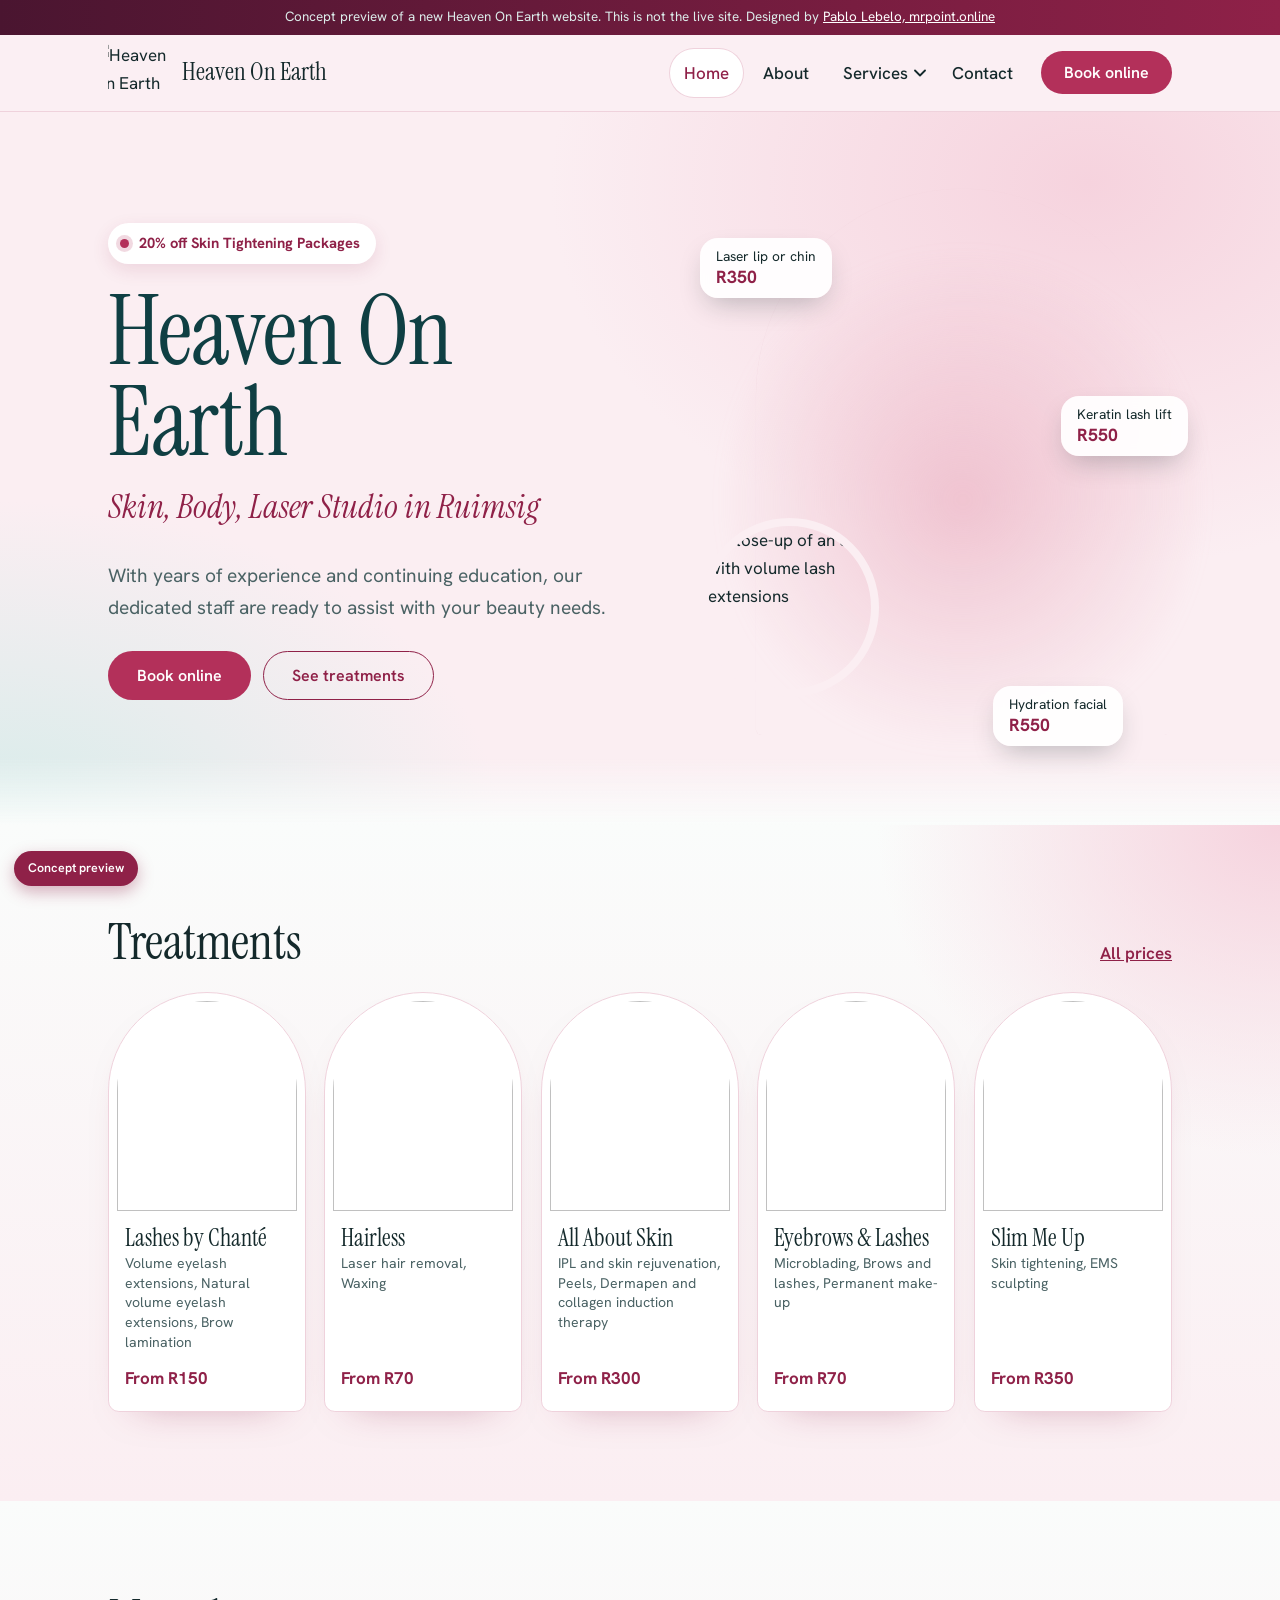
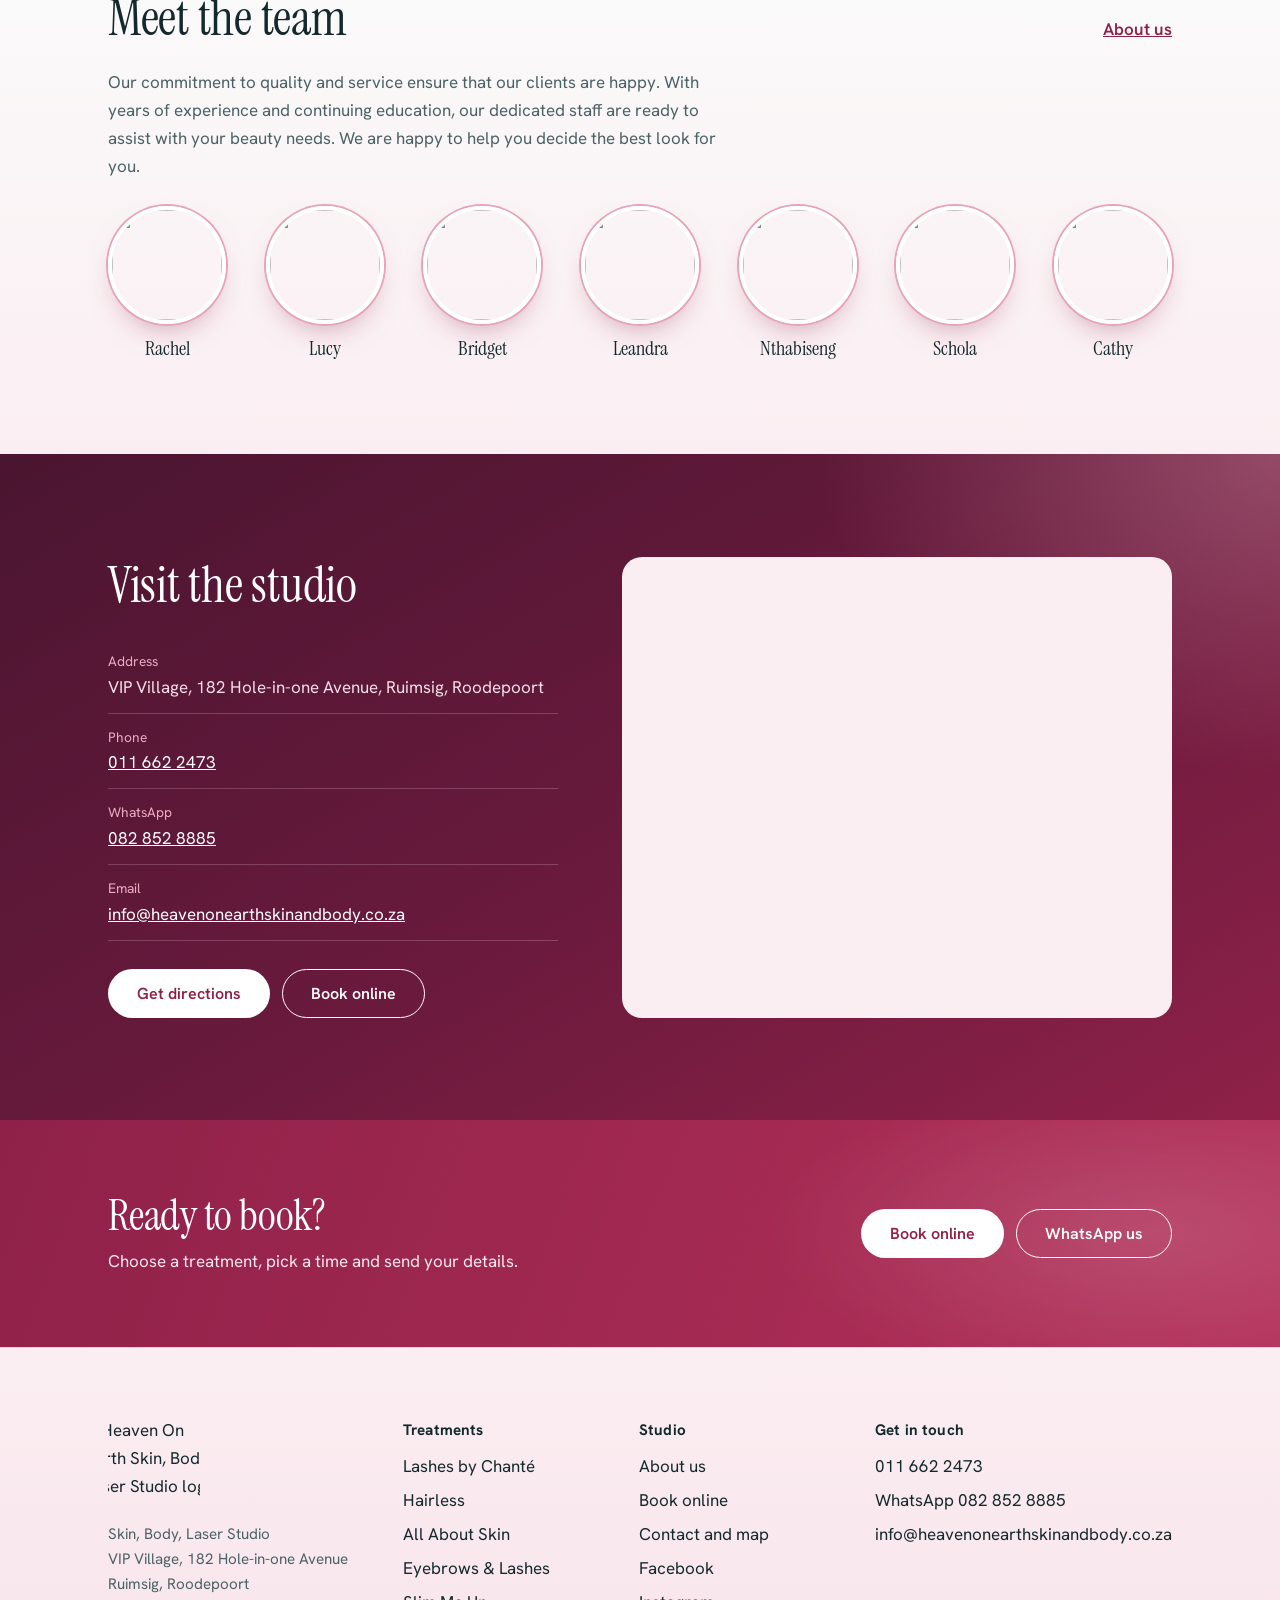
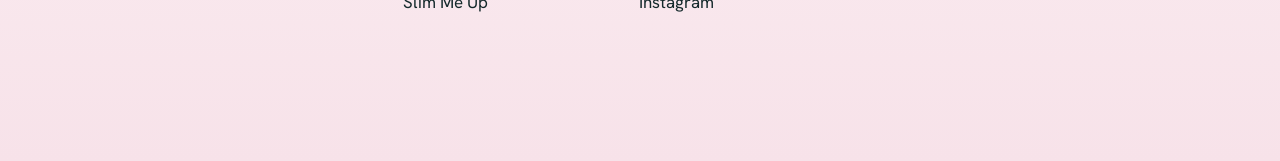
==== index.html @ bbfa70f4 "Make Book now buttons on every price row stand out Solid flamingo pill buttons with a soft glow, ber" ====
<!doctype html>
<html lang="en-ZA">
<head>
<meta charset="utf-8">
<meta name="viewport" content="width=device-width, initial-scale=1">
<title>Skin, body and laser studio in Ruimsig | Heaven On Earth (concept)</title>
<meta name="description" content="Concept website for Heaven On Earth Skin, Body, Laser Studio in Ruimsig, Roodepoort: laser hair removal, skin treatments, lashes, brows and body sculpting.">
<meta name="robots" content="noindex, nofollow">
<meta name="theme-color" content="#0f3f43">
<link rel="icon" href="data:image/svg+xml,%3Csvg xmlns='http://www.w3.org/2000/svg' viewBox='0 0 64 64'%3E%3Ccircle cx='38' cy='26' r='24' fill='%231d7a7f'/%3E%3Ccircle cx='22' cy='42' r='16' fill='%23ebe7e3'/%3E%3C/svg%3E">
<link rel="preconnect" href="https://fonts.googleapis.com"><link rel="preconnect" href="https://fonts.gstatic.com" crossorigin><link rel="stylesheet" href="https://fonts.googleapis.com/css2?family=Hanken+Grotesk:wght@400;500;600;700&family=Instrument+Serif:ital@0;1&display=swap">
<link rel="stylesheet" href="styles.css?v=467ca9be">

</head>
<body>
<a class="skip" href="#main">Skip to content</a>
<div class="concept-bar" role="note">Concept preview of a new Heaven On Earth website. This is not the live site. Designed by <a href="https://mrpoint.online">Pablo Lebelo, mrpoint.online</a></div>
<header class="site-header">
  <div class="wrap bar">
    <a class="brand" href="./" aria-label="Heaven On Earth, home"><span class="logo-crop"><img src="https://heavenonearthskinandbody.co.za/wp-content/uploads/2019/10/Logo-Full-Colour-600x424.png" width="600" height="424" alt="Heaven On Earth Skin, Body, Laser Studio logo"></span><span class="brand-name">Heaven On Earth</span></a>
    <button class="menu-btn" type="button" aria-expanded="false" aria-controls="nav">Menu</button>
    <nav id="nav" aria-label="Main">
      <ul class="nav-list">
        <li><a class="nav-link" href="./" aria-current="page">Home</a></li>
        <li><a class="nav-link" href="about">About</a></li>
        <li class="has-sub">
          <a class="nav-link" href="services">Services</a>
          <button class="sub-toggle" type="button" aria-expanded="false" aria-controls="sub-services"><span class="sr">Show treatment pages</span><svg width="12" height="8" viewBox="0 0 12 8" aria-hidden="true"><path d="M1 1.5l5 5 5-5" fill="none" stroke="currentColor" stroke-width="1.8" stroke-linecap="round" stroke-linejoin="round"/></svg></button>
          <ul class="sub" id="sub-services"><li><a href="lashes-by-chante">Lashes by Chanté</a></li><li><a href="hairless">Hairless</a></li><li><a href="all-about-skin">All About Skin</a></li><li><a href="eyebrows-and-lashes">Eyebrows &amp; Lashes</a></li><li><a href="slim-me-up">Slim Me Up</a></li><li class="sub-all"><a href="services">All treatments</a></li></ul>
        </li>
        <li><a class="nav-link" href="contact">Contact</a></li>
      </ul>
      <a class="btn btn-solid nav-cta" href="book">Book online</a>
    </nav>
  </div>
</header>
<main id="main">
<section class="h2-hero">
  <div class="wrap h2-grid">
    <div class="h2-copy">
      <a class="h2-offer" href="slim-me-up"><span class="dot" aria-hidden="true"></span>20% off Skin Tightening Packages</a>
      <h1>Heaven On Earth</h1>
      <p class="strap">Skin, Body, Laser Studio in Ruimsig</p>
      <p class="lede">With years of experience and continuing education, our dedicated staff are ready to assist with your beauty needs.</p>
      <div class="btn-row"><a class="btn btn-solid" href="book">Book online</a><a class="btn btn-line" href="services">See treatments</a></div>
    </div>
    <div class="h2-visual">
      <div class="arch"><img src="https://heavenonearthskinandbody.co.za/wp-content/uploads/2023/02/Slider_bg3.jpg" width="1280" height="958" alt="Facial treatment being given with a handheld device"></div>
      <div class="h2-orb"><img src="https://heavenonearthskinandbody.co.za/wp-content/uploads/2022/04/Service_Lashes.jpg" width="1080" height="1080" alt="Close-up of an eye with volume lash extensions"></div>
      <a class="chip c1" href="hairless"><span>Laser lip or chin</span><b>R350</b></a><a class="chip c2" href="eyebrows-and-lashes"><span>Keratin lash lift</span><b>R550</b></a><a class="chip c3" href="all-about-skin"><span>Hydration facial</span><b>R550</b></a>
    </div>
  </div>
</section>
<section class="h2-section" aria-labelledby="t-h">
  <div class="wrap">
    <div class="h2-head"><h2 id="t-h">Treatments</h2><a class="text-link" href="services">All prices</a></div>
    <p class="swipe-hint" aria-hidden="true">Swipe to see all five</p>
  </div>
  <div class="cards-wrap"><ul class="cards" aria-label="Treatment areas"><li><a class="tcard" href="lashes-by-chante"><span class="tcard-img"><img src="https://heavenonearthskinandbody.co.za/wp-content/uploads/2022/04/Service_Lashes.jpg" width="1080" height="1080" alt=""></span><span class="tcard-body"><span class="tcard-name">Lashes by Chanté</span><span class="tcard-groups">Volume eyelash extensions, Natural volume eyelash extensions, Brow lamination</span><span class="tcard-from">From R150</span></span></a></li><li><a class="tcard" href="hairless"><span class="tcard-img"><img src="https://heavenonearthskinandbody.co.za/wp-content/uploads/2019/10/WhatsApp-Image-2019-11-12-at-9.52.16-AM.jpeg" width="1080" height="1080" alt=""></span><span class="tcard-body"><span class="tcard-name">Hairless</span><span class="tcard-groups">Laser hair removal, Waxing</span><span class="tcard-from">From R70</span></span></a></li><li><a class="tcard" href="all-about-skin"><span class="tcard-img"><img src="https://heavenonearthskinandbody.co.za/wp-content/uploads/2019/10/Service_skin.jpg" width="834" height="834" alt=""></span><span class="tcard-body"><span class="tcard-name">All About Skin</span><span class="tcard-groups">IPL and skin rejuvenation, Peels, Dermapen and collagen induction therapy</span><span class="tcard-from">From R300</span></span></a></li><li><a class="tcard" href="eyebrows-and-lashes"><span class="tcard-img"><img src="https://heavenonearthskinandbody.co.za/wp-content/uploads/2019/10/Service_EyebrowLashes.jpg" width="834" height="834" alt=""></span><span class="tcard-body"><span class="tcard-name">Eyebrows &amp; Lashes</span><span class="tcard-groups">Microblading, Brows and lashes, Permanent make-up</span><span class="tcard-from">From R70</span></span></a></li><li><a class="tcard" href="slim-me-up"><span class="tcard-img"><img src="https://heavenonearthskinandbody.co.za/wp-content/uploads/2019/10/Service_Slim.jpg" width="1080" height="1080" alt=""></span><span class="tcard-body"><span class="tcard-name">Slim Me Up</span><span class="tcard-groups">Skin tightening, EMS sculpting</span><span class="tcard-from">From R350</span></span></a></li></ul></div>
</section>
<section class="h2-section h2-team" aria-labelledby="team-h">
  <div class="wrap">
    <div class="h2-head"><h2 id="team-h">Meet the team</h2><a class="text-link" href="about">About us</a></div>
    <p class="team-intro">Our commitment to quality and service ensure that our clients are happy. With years of experience and continuing education, our dedicated staff are ready to assist with your beauty needs. We are happy to help you decide the best look for you.</p>
  </div>
  <ul class="mini-team"><li><a href="about"><span class="mini-portrait"><img src="https://heavenonearthskinandbody.co.za/wp-content/uploads/2023/02/Team_Rachel.jpg" width="834" height="1250" alt="" loading="lazy" decoding="async"></span><span class="mini-nm">Rachel</span></a></li><li><a href="about"><span class="mini-portrait"><img src="https://heavenonearthskinandbody.co.za/wp-content/uploads/2023/02/Team_Lucy.jpg" width="834" height="1250" alt="" loading="lazy" decoding="async"></span><span class="mini-nm">Lucy</span></a></li><li><a href="about"><span class="mini-portrait"><img src="https://heavenonearthskinandbody.co.za/wp-content/uploads/2023/02/Team_Bridget.jpg" width="834" height="1250" alt="" loading="lazy" decoding="async"></span><span class="mini-nm">Bridget</span></a></li><li><a href="about"><span class="mini-portrait"><img src="https://heavenonearthskinandbody.co.za/wp-content/uploads/2023/02/Team_Leandra.jpg" width="834" height="1250" alt="" loading="lazy" decoding="async"></span><span class="mini-nm">Leandra</span></a></li><li><a href="about"><span class="mini-portrait"><img src="https://heavenonearthskinandbody.co.za/wp-content/uploads/2023/02/Team_Nthabiseng.jpg" width="834" height="1250" alt="" loading="lazy" decoding="async"></span><span class="mini-nm">Nthabiseng</span></a></li><li><a href="about"><span class="mini-portrait"><img src="https://heavenonearthskinandbody.co.za/wp-content/uploads/2023/02/Team_Schola.jpg" width="401" height="600" alt="" loading="lazy" decoding="async"></span><span class="mini-nm">Schola</span></a></li><li><a href="about"><span class="mini-portrait"><img src="https://heavenonearthskinandbody.co.za/wp-content/uploads/2023/02/Team_Cathy.jpg" width="700" height="1050" alt="" loading="lazy" decoding="async"></span><span class="mini-nm">Cathy</span></a></li></ul>
</section>
<section class="section visit" aria-labelledby="visit-h">
  <div class="wrap visit-grid">
    <div>
      <h2 id="visit-h">Visit the studio</h2>
      <ul class="details">
        <li><span class="k">Address</span>VIP Village, 182 Hole-in-one Avenue, Ruimsig, Roodepoort</li>
        <li><span class="k">Phone</span><a href="tel:+27116622473">011 662 2473</a></li>
        <li><span class="k">WhatsApp</span><a href="https://wa.me/27828528885" rel="noopener">082 852 8885</a></li>
        <li><span class="k">Email</span><a href="mailto:info@heavenonearthskinandbody.co.za">info@heavenonearthskinandbody.co.za</a></li>
      </ul>
      <div class="btn-row"><a class="btn btn-light" href="https://www.google.com/maps/dir/?api=1&destination=VIP+Village%2C+182+Hole-in-one+Avenue%2C+Ruimsig%2C+Roodepoort" rel="noopener">Get directions</a><a class="btn btn-line" style="border-color:#fff;color:#fff" href="book">Book online</a></div>
    </div>
    <iframe class="map" title="Map showing Heaven On Earth Skin, Body, Laser Studio" src="https://www.google.com/maps?q=VIP+Village%2C+182+Hole-in-one+Avenue%2C+Ruimsig%2C+Roodepoort&output=embed" loading="lazy" referrerpolicy="no-referrer-when-downgrade" allowfullscreen></iframe>
  </div>
</section><div class="home-cta">
<section class="cta">
  <div class="wrap">
    <div><h2>Ready to book?</h2><p>Choose a treatment, pick a time and send your details.</p></div>
    <div class="btn-row"><a class="btn btn-light" href="book">Book online</a><a class="btn btn-line" style="border-color:#fff;color:#fff" href="https://wa.me/27828528885" rel="noopener">WhatsApp us</a></div>
  </div>
</section></div>
</main>
<footer class="site-footer">
  <div class="wrap">
    <div class="foot-grid">
      <div class="foot-brand"><span class="logo-crop big"><img src="https://heavenonearthskinandbody.co.za/wp-content/uploads/2019/10/Logo-Full-Colour-600x424.png" width="600" height="424" alt="Heaven On Earth Skin, Body, Laser Studio logo"></span><p>Skin, Body, Laser Studio<br>VIP Village, 182 Hole-in-one Avenue<br>Ruimsig, Roodepoort</p></div>
      <div><h4>Treatments</h4><ul><li><a href="lashes-by-chante">Lashes by Chanté</a></li><li><a href="hairless">Hairless</a></li><li><a href="all-about-skin">All About Skin</a></li><li><a href="eyebrows-and-lashes">Eyebrows &amp; Lashes</a></li><li><a href="slim-me-up">Slim Me Up</a></li></ul></div>
      <div><h4>Studio</h4><ul>
        <li><a href="about">About us</a></li>
        <li><a href="book">Book online</a></li>
        <li><a href="contact">Contact and map</a></li>
        <li><a href="https://www.facebook.com/heavenonearthskinandbody/" rel="noopener">Facebook</a></li>
        <li><a href="https://www.instagram.com/heavenonearthskinandbodystudio/" rel="noopener">Instagram</a></li></ul></div>
      <div><h4>Get in touch</h4><ul>
        <li><a href="tel:+27116622473">011 662 2473</a></li>
        <li><a href="https://wa.me/27828528885" rel="noopener">WhatsApp 082 852 8885</a></li>
        <li><a href="mailto:info@heavenonearthskinandbody.co.za">info@heavenonearthskinandbody.co.za</a></li></ul></div>
    </div>
    <div class="legal">
      <p>Concept website by Pablo Lebelo, <a href="https://mrpoint.online">mrpoint.online</a>, 073 708 6840. Not the official site of Heaven On Earth Skin &amp; Body Studio.</p>
      <p>Treatments, prices, text, photos and logo are from the studio's current website.</p>
    </div>
  </div>
</footer>
<div class="concept-chip" aria-hidden="true">Concept preview</div>
<nav class="dock" aria-label="Quick actions">
  <a href="tel:+27116622473"><svg viewBox="0 0 24 24" aria-hidden="true"><path d="M6.6 10.8a15.1 15.1 0 006.6 6.6l2.2-2.2a1 1 0 011-.25 11.4 11.4 0 003.6.57 1 1 0 011 1V20a1 1 0 01-1 1A17 17 0 013 4a1 1 0 011-1h3.5a1 1 0 011 1c0 1.25.2 2.45.57 3.6a1 1 0 01-.25 1z" fill="currentColor"/></svg>Call</a>
  <a href="https://wa.me/27828528885" rel="noopener"><svg viewBox="0 0 24 24" aria-hidden="true"><path d="M4 20l1.3-3.9A8 8 0 1112 20a8 8 0 01-3.9-1L4 20z" fill="none" stroke="currentColor" stroke-width="1.8" stroke-linejoin="round"/></svg>WhatsApp</a>
  <a class="dock-main" href="book"><svg viewBox="0 0 24 24" aria-hidden="true"><rect x="3.5" y="5" width="17" height="15.5" rx="3" fill="none" stroke="currentColor" stroke-width="1.8"/><path d="M3.5 10h17M8 3v4M16 3v4" stroke="currentColor" stroke-width="1.8" stroke-linecap="round"/></svg>Book online</a>
</nav>
<script src="site.js?v=2053d67a" defer></script>
</body>
</html>
---- styles.css ----
/* Heaven On Earth Skin, Body, Laser Studio: concept styles
   Palette taken from the studio logo (lagoon teal, pearl silver) and the pink backdrop of the team photos. */
:root{
  --teal:#1d7a7f;
  --teal-deep:#0f3f43;
  --ink:#14292b;
  --muted:#4a6264;
  --porcelain:#fafcfb;
  --mist:#e8f1f0;
  --pearl:#ebe7e3;
  --line:#d3dedd;
  --flamingo-tint:#fbeaf0;
  --flamingo:#b3305a;
  --radius:20px;
  --serif:"Instrument Serif","Iowan Old Style",Georgia,serif;
  --sans:"Hanken Grotesk",system-ui,-apple-system,"Segoe UI",Roboto,sans-serif;
}
*,*::before,*::after{box-sizing:border-box}
html{-webkit-text-size-adjust:100%;scroll-behavior:smooth}
body{margin:0;background:var(--porcelain);color:var(--ink);font:400 1.0625rem/1.65 var(--sans);-webkit-font-smoothing:antialiased}
img{max-width:100%;display:block}
a{color:var(--teal-deep)}
a:hover{color:var(--teal)}
h1,h2,h3,h4{font-family:var(--serif);font-weight:400;line-height:1.08;margin:0 0 .5em;letter-spacing:-.005em}
h1{font-size:clamp(3rem,7.4vw,5.6rem);line-height:1}
h2{font-size:clamp(2.1rem,4.4vw,3.2rem)}
h3{font-size:clamp(1.6rem,2.6vw,2rem)}
p{margin:0 0 1em;max-width:62ch}
:focus-visible{outline:3px solid var(--teal);outline-offset:3px;border-radius:6px}
.sr{position:absolute;width:1px;height:1px;overflow:hidden;clip:rect(0 0 0 0);white-space:nowrap}
.skip{position:absolute;left:12px;top:-60px;background:var(--teal-deep);color:#fff;padding:10px 16px;border-radius:10px;z-index:100}
.skip:focus{top:12px;color:#fff}
.wrap{width:100%;max-width:1160px;margin-inline:auto;padding-inline:clamp(20px,5vw,48px)}
.lede{font-size:1.2rem;color:var(--muted);max-width:52ch}

/* concept markers */
.concept-bar{background:var(--teal-deep);color:#dcecea;font-size:.84rem;line-height:1.4;padding:8px 0;text-align:center}
.concept-bar a{color:#fff}
.concept-chip{position:fixed;left:14px;bottom:14px;z-index:60;background:var(--teal-deep);color:#fff;font-size:.78rem;font-weight:600;padding:7px 14px;border-radius:999px;box-shadow:0 4px 14px rgba(15,63,67,.3)}

/* header */
.site-header{position:sticky;top:0;z-index:50;background:rgba(250,252,251,.94);backdrop-filter:saturate(1.2) blur(10px);border-bottom:1px solid var(--line)}
.bar{display:flex;align-items:center;justify-content:space-between;gap:20px;min-height:76px}
.brand{display:flex;align-items:center;gap:14px;text-decoration:none;color:var(--ink)}
.logo-crop{display:block;position:relative;overflow:hidden;width:60px;aspect-ratio:1.02;flex:none}
.logo-crop img{position:absolute;width:152.2%;max-width:none;left:-25%;top:-4.7%;height:auto}
.logo-crop.big{width:92px}
.brand-name{font-family:var(--serif);font-size:1.55rem;line-height:1;white-space:nowrap}
.nav-list{display:flex;align-items:center;gap:6px;list-style:none;margin:0;padding:0}
.nav-list a.nav-link{display:block;padding:10px 14px;text-decoration:none;color:var(--ink);font-weight:500;border-radius:999px}
.nav-list a.nav-link:hover,.nav-list a.nav-link[aria-current="page"]{color:var(--teal);background:var(--mist)}
#nav{display:flex;align-items:center;gap:14px}
.has-sub{position:relative;display:flex;align-items:center}
.sub-toggle{border:0;background:none;padding:8px 6px 8px 0;margin-left:-8px;cursor:pointer;color:var(--ink);line-height:0}
.sub-toggle svg{transition:transform .2s}
.has-sub.open .sub-toggle svg{transform:rotate(180deg)}
.sub{display:none;position:absolute;top:100%;left:-12px;min-width:270px;list-style:none;margin:0;padding:10px;background:#fff;border:1px solid var(--line);border-radius:var(--radius);box-shadow:0 18px 40px rgba(15,63,67,.14)}
.has-sub:hover>.sub,.has-sub.open>.sub,.has-sub:focus-within>.sub{display:block}
.sub a{display:block;padding:10px 14px;border-radius:12px;text-decoration:none;color:var(--ink)}
.sub a:hover,.sub a[aria-current="page"]{background:var(--mist);color:var(--teal-deep)}
.sub .sub-all{border-top:1px solid var(--line);margin-top:6px;padding-top:6px}
.menu-btn{display:none;border:1.5px solid var(--teal-deep);background:none;color:var(--teal-deep);border-radius:999px;padding:9px 18px;font:600 .95rem var(--sans);cursor:pointer}

/* buttons */
.btn{display:inline-block;padding:14px 28px;border-radius:999px;font:600 1rem/1.2 var(--sans);text-decoration:none;border:1.5px solid transparent;cursor:pointer;transition:background .2s,color .2s,border-color .2s}
.btn-solid{background:var(--teal);color:#fff}
.btn-solid:hover{background:var(--teal-deep);color:#fff}
.btn-line{border-color:var(--teal-deep);color:var(--teal-deep);background:transparent}
.btn-line:hover{background:var(--teal-deep);color:#fff}
.btn-light{background:#fff;color:var(--teal-deep)}
.btn-light:hover{background:var(--mist);color:var(--teal-deep)}
.btn-row{display:flex;flex-wrap:wrap;gap:12px;margin-top:28px}
.nav-cta{padding:11px 22px}

/* hero + orbs (the logo is two overlapping circles, so photos sit in circles) */
.hero{padding:clamp(36px,6vw,80px) 0 clamp(48px,7vw,96px)}
.hero-grid{display:grid;grid-template-columns:1.05fr .95fr;gap:clamp(28px,5vw,72px);align-items:center}
.hero h1{margin-bottom:.18em}
.hero .strap{font-family:var(--serif);font-style:italic;font-size:clamp(1.5rem,2.6vw,2rem);color:var(--teal);margin:0 0 1em}
.hero-meta{margin-top:34px;padding-top:20px;border-top:1px solid var(--line);color:var(--muted);font-size:.98rem}
.hero-meta a{color:var(--ink);text-decoration:none;font-weight:600}
.orbs{position:relative;width:min(100%,520px);aspect-ratio:1;margin-inline:auto}
.orb{position:absolute;border-radius:50%;overflow:hidden;animation:orb-in .9s cubic-bezier(.2,.7,.2,1) both}
.orb img{width:100%;height:100%;object-fit:cover}
.orb-main{width:84%;aspect-ratio:1;top:0;right:0}
.orb-side{width:46%;aspect-ratio:1;left:0;bottom:3%;border:9px solid var(--porcelain);animation-delay:.18s;background:var(--porcelain)}
.orb-pearl{container-type:size;background:var(--pearl);display:grid;place-items:center;text-align:center;padding:6%;color:var(--teal-deep);font-family:var(--serif);font-style:italic;line-height:1.15}
.orb-pearl span{font-size:max(12.5px,14cqw);max-width:88%}
@keyframes orb-in{from{opacity:0;transform:scale(.9)}to{opacity:1;transform:none}}

/* offer */
.offer{background:var(--flamingo-tint);border-block:1px solid #f1cfdb}
.offer .wrap{display:flex;flex-wrap:wrap;align-items:center;justify-content:space-between;gap:10px 24px;padding-block:16px}
.offer p{margin:0;max-width:none;font-weight:600}
.offer strong{color:var(--flamingo)}
.offer a{font-weight:600;color:var(--flamingo)}

/* sections */
.section{padding:clamp(56px,8vw,104px) 0}
.section-tint{background:var(--mist)}
.section-head{margin-bottom:clamp(28px,4vw,48px)}
.section-head p{color:var(--muted)}

/* service rows */
.svc-list{list-style:none;margin:0;padding:0}
.svc-row{display:grid;grid-template-columns:176px 1fr auto;gap:clamp(18px,4vw,44px);align-items:center;padding:30px 0;border-top:1px solid var(--line)}
.svc-row:last-child{border-bottom:1px solid var(--line)}
.svc-orb{width:176px;aspect-ratio:1;border-radius:50%;overflow:hidden}
.svc-orb img{width:100%;height:100%;object-fit:cover}
.svc-row h3{margin-bottom:.25em}
.svc-row p{margin:0;color:var(--muted)}
.svc-row .go{font-weight:600;white-space:nowrap}

/* split blocks */
.split{display:grid;grid-template-columns:1fr 1fr;gap:clamp(28px,5vw,72px);align-items:center}
.photo{border-radius:var(--radius);overflow:hidden;background:var(--mist)}
.photo img{width:100%;height:auto}
.text-link{font-weight:600}

/* page header (inner pages) */
.page-head{padding:clamp(40px,6vw,80px) 0 clamp(24px,4vw,44px)}
.crumbs{font-size:.92rem;color:var(--muted);margin-bottom:22px}
.crumbs a{color:var(--muted)}
.crumbs span[aria-current]{color:var(--ink)}
.page-head-grid{display:grid;grid-template-columns:1.1fr .9fr;gap:clamp(24px,5vw,64px);align-items:center}
.page-head .orbs{width:min(100%,400px)}

/* treatment menu (ledger rows) */
.menu-wrap{padding:clamp(28px,4vw,56px) 0 clamp(56px,8vw,96px)}
.tablist{display:none;flex-wrap:wrap;gap:10px;margin-bottom:34px}
.js .tablist{display:flex}
.tab{border:1.5px solid var(--line);background:#fff;color:var(--ink);padding:11px 20px;border-radius:999px;font:600 .98rem var(--sans);cursor:pointer;transition:background .2s,color .2s,border-color .2s}
.tab:hover{border-color:var(--teal)}
.tab[aria-selected="true"],.tab[aria-pressed="true"]{background:var(--teal-deep);border-color:var(--teal-deep);color:#fff}
.js .tabpanel[hidden]{display:none}
.panel-title{font-size:clamp(1.8rem,3vw,2.4rem)}
.js [data-tabs] .tabpanel>.panel-title{display:none}
.menu-sub{font:600 .98rem var(--sans);color:var(--teal);margin:34px 0 4px;letter-spacing:.01em}
.menu-sub:first-of-type{margin-top:8px}
.menu-note{color:var(--muted);max-width:62ch}
.menu-list{list-style:none;margin:0;padding:0}
.menu-row{display:grid;grid-template-columns:1fr auto auto auto;gap:6px 22px;align-items:baseline;padding:15px 0;border-bottom:1px solid var(--line)}
.menu-row .nm{font-weight:500}
.menu-row .du{color:var(--muted);font-size:.94rem;min-width:4.2em;text-align:right}
.menu-row .pr{font-weight:700;font-variant-numeric:tabular-nums;min-width:5.6em;text-align:right;white-space:nowrap}
.menu-row .bk{font-size:.92rem;font-weight:600;white-space:nowrap}
.ems{background:#fff;border:1px solid var(--line);border-radius:var(--radius);padding:clamp(22px,3vw,36px);margin-top:10px}
.ems p{max-width:64ch}

/* cta band */
.cta{background:var(--teal-deep);color:#e9f3f2;padding:clamp(44px,6vw,72px) 0}
.cta .wrap{display:flex;flex-wrap:wrap;align-items:center;justify-content:space-between;gap:20px 40px}
.cta h2{color:#fff;margin:0;font-size:clamp(1.9rem,3.6vw,2.7rem)}
.cta p{margin:.5em 0 0}
.cta .btn-row{margin-top:0}

/* other treatments */
.others{display:flex;flex-wrap:wrap;gap:10px}
.others a{padding:10px 18px;border:1.5px solid var(--line);border-radius:999px;text-decoration:none;font-weight:600;color:var(--ink);background:#fff}
.others a:hover{border-color:var(--teal);color:var(--teal)}

/* team */
.team{list-style:none;margin:0;padding:0;display:grid;grid-template-columns:repeat(auto-fill,minmax(170px,1fr));gap:34px 24px}
.team li{text-align:center}
.team .portrait{width:100%;max-width:190px;aspect-ratio:1;border-radius:50%;overflow:hidden;margin:0 auto 12px;background:var(--mist)}
.team img{width:100%;height:100%;object-fit:cover;object-position:50% 22%}
.team .nm{font-family:var(--serif);font-size:1.5rem}

/* visit band */
.visit{background:var(--teal-deep);color:#e1eeec}
.visit h2{color:#fff}
.visit a{color:#fff}
.visit a:hover{color:#bfe3e0}
.visit-grid{display:grid;grid-template-columns:.9fr 1.1fr;gap:clamp(28px,5vw,64px);align-items:stretch}
.details{list-style:none;margin:0 0 8px;padding:0}
.details li{padding:12px 0;border-bottom:1px solid rgba(255,255,255,.18);overflow-wrap:anywhere}
.details .k{display:block;font-size:.86rem;color:#a9cbc8}
.map{border:0;width:100%;height:100%;min-height:360px;border-radius:var(--radius);background:var(--mist)}

/* contact page */
.contact-grid>*,.visit-grid>*,.split>*,.hero-grid>*,.page-head-grid>*{min-width:0}
.contact-grid{display:grid;grid-template-columns:1fr 1fr;gap:clamp(28px,5vw,64px);align-items:start}
.card{background:#fff;border:1px solid var(--line);border-radius:var(--radius);padding:clamp(22px,3vw,34px)}
.card .details li{border-color:var(--line)}
.card .details .k{color:var(--muted)}
.card .details a{color:var(--teal-deep);font-weight:600}
.field{margin-bottom:18px}
.field label{display:block;font-weight:600;font-size:.96rem;margin-bottom:6px}
.field input,.field textarea,.field select{width:100%;padding:13px 15px;border:1.5px solid var(--line);border-radius:14px;font:inherit;background:#fff;color:var(--ink)}
.field textarea{min-height:130px;resize:vertical}
.field input:focus,.field textarea:focus,.field select:focus{border-color:var(--teal);outline:3px solid rgba(29,122,127,.22);outline-offset:0}
.field .err{color:#a3243f;font-size:.9rem;margin-top:4px;min-height:1.2em}
.field input[aria-invalid="true"],.field textarea[aria-invalid="true"]{border-color:#a3243f}
.form-note{font-size:.92rem;color:var(--muted)}
.notice{margin-top:18px;padding:16px 18px;border-radius:14px;background:var(--mist);border:1px solid var(--line)}
.notice[hidden]{display:none}

/* booking demo */
.book-grid{display:grid;grid-template-columns:1fr 340px;gap:clamp(24px,4vw,56px);align-items:start;padding-bottom:clamp(56px,8vw,96px)}
.stepper{list-style:none;margin:0 0 30px;padding:0;display:flex;flex-wrap:wrap;gap:8px 10px}
.stepper li{display:flex;align-items:center;gap:10px;padding:8px 16px 8px 8px;border-radius:999px;border:1.5px solid var(--line);background:#fff;font-weight:600;font-size:.95rem;color:var(--muted)}
.stepper .n{display:grid;place-items:center;width:28px;height:28px;border-radius:50%;background:var(--mist);font-size:.85rem}
.stepper li[aria-current="step"]{border-color:var(--teal-deep);color:var(--ink)}
.stepper li[aria-current="step"] .n{background:var(--teal-deep);color:#fff}
.stepper li.done .n{background:var(--teal);color:#fff}
.step[hidden]{display:none}
.step h2{font-size:clamp(1.8rem,3vw,2.4rem)}
.pick{list-style:none;margin:0;padding:0}
.pick label{display:grid;grid-template-columns:auto 1fr auto auto;gap:4px 16px;align-items:baseline;padding:14px 12px;border-bottom:1px solid var(--line);cursor:pointer;border-radius:10px}
.pick label:hover{background:var(--mist)}
.pick input{accent-color:var(--teal);width:18px;height:18px;margin:0;transform:translateY(3px)}
.pick .du{color:var(--muted);font-size:.94rem}
.pick .pr{font-weight:700;font-variant-numeric:tabular-nums;white-space:nowrap}
.pick li:has(input:checked) label{background:var(--mist)}
.pick-group{font:600 .98rem var(--sans);color:var(--teal);margin:26px 0 4px}
.dates{display:flex;gap:10px;overflow-x:auto;padding:4px 2px 14px;margin-bottom:12px;scroll-snap-type:x proximity}
.date{flex:none;scroll-snap-align:start;min-width:68px;padding:10px 8px;text-align:center;border:1.5px solid var(--line);border-radius:16px;background:#fff;cursor:pointer;font:inherit;color:var(--ink);line-height:1.25}
.date .wd{display:block;font-size:.82rem;color:var(--muted)}
.date .dn{display:block;font-family:var(--serif);font-size:1.7rem;line-height:1.1}
.date .mo{display:block;font-size:.8rem;color:var(--muted)}
.date[aria-pressed="true"]{background:var(--teal-deep);border-color:var(--teal-deep);color:#fff}
.date[aria-pressed="true"] .wd,.date[aria-pressed="true"] .mo{color:#cfe6e4}
.slots{display:grid;grid-template-columns:repeat(auto-fill,minmax(92px,1fr));gap:10px}
.slot{padding:11px 6px;border:1.5px solid var(--line);border-radius:12px;background:#fff;font:600 .95rem var(--sans);cursor:pointer;color:var(--ink)}
.slot:hover:not(:disabled){border-color:var(--teal)}
.slot[aria-pressed="true"]{background:var(--teal-deep);border-color:var(--teal-deep);color:#fff}
.slot:disabled{color:#8ea3a3;background:var(--mist);text-decoration:line-through;cursor:not-allowed}
.step-actions{display:flex;flex-wrap:wrap;gap:12px;margin-top:28px;align-items:center}
.step-actions .btn[disabled]{opacity:.45;cursor:not-allowed}
.summary{position:sticky;top:96px;background:#fff;border:1px solid var(--line);border-radius:var(--radius);padding:24px}
.summary h2{font-size:1.7rem;margin-bottom:.4em}
.summary dl{margin:0}
.summary dt{font-size:.86rem;color:var(--muted);margin-top:14px}
.summary dd{margin:2px 0 0;font-weight:600}
.summary .demo{margin-top:20px;padding-top:16px;border-top:1px solid var(--line);font-size:.9rem;color:var(--muted)}
.review{list-style:none;padding:0;margin:0 0 6px}
.review li{display:flex;justify-content:space-between;gap:20px;padding:13px 0;border-bottom:1px solid var(--line)}
.review .k{color:var(--muted)}
.review .v{font-weight:600;text-align:right}
.done-box{background:var(--mist);border:1px solid var(--line);border-radius:var(--radius);padding:clamp(24px,4vw,40px)}

/* footer */
.site-footer{background:var(--porcelain);border-top:1px solid var(--line);padding:clamp(40px,6vw,72px) 0 28px}
.foot-grid{display:grid;grid-template-columns:1.3fr 1fr 1fr 1.2fr;gap:30px 40px}
.site-footer h4{font:700 .95rem var(--sans);margin:0 0 12px;letter-spacing:.01em}
.site-footer ul{list-style:none;margin:0;padding:0}
.site-footer li{margin:6px 0}
.site-footer a{text-decoration:none;color:var(--ink)}
.site-footer a:hover{color:var(--teal);text-decoration:underline}
.foot-brand p{color:var(--muted);font-size:.95rem;margin-top:12px}
.legal{margin-top:36px;padding-top:20px;border-top:1px solid var(--line);font-size:.86rem;color:var(--muted);display:flex;flex-wrap:wrap;gap:8px 28px;justify-content:space-between}
.legal p{margin:0;max-width:none}

/* responsive */
@media (max-width:1000px){
  .foot-grid{grid-template-columns:1fr 1fr}
  .book-grid{grid-template-columns:1fr}
  .summary{position:static}
}
@media (max-width:900px){
  .menu-btn{display:inline-block}
  #nav{display:none;position:absolute;left:0;right:0;top:100%;background:var(--porcelain);border-bottom:1px solid var(--line);padding:12px clamp(20px,5vw,48px) 26px;flex-direction:column;align-items:stretch;gap:12px;max-height:calc(100vh - 76px);overflow:auto}
  #nav.open{display:flex}
  .nav-list{flex-direction:column;align-items:stretch;gap:0}
  .nav-list a.nav-link{padding:14px 6px;border-radius:10px}
  .has-sub{flex-wrap:wrap}
  .has-sub>a.nav-link{flex:1}
  .sub-toggle{display:none}
  .sub{display:block;position:static;width:100%;min-width:0;border:0;box-shadow:none;padding:0 0 8px 14px;background:none}
  .nav-cta{text-align:center}
  .hero-grid,.split,.page-head-grid,.visit-grid,.contact-grid{grid-template-columns:1fr}
  .hero .orbs,.page-head .orbs{order:-1;width:min(72%,300px)}
  .svc-row{grid-template-columns:104px minmax(0,1fr);align-items:start}
  .svc-row>div{min-width:0}
  .svc-orb{width:104px}
  .svc-row .go{grid-column:2;justify-self:start;white-space:normal;text-align:center}
  .map{min-height:300px}
}
@media (max-width:640px){
  .brand-name{font-size:1.3rem}
  .logo-crop{width:52px}
  .menu-row{grid-template-columns:1fr auto;gap:2px 14px}
  .menu-row .du{grid-column:1;text-align:left;min-width:0}
  .menu-row .pr{grid-column:2;grid-row:1}
  .menu-row .bk{grid-column:2;grid-row:2;text-align:right}
  .foot-grid{grid-template-columns:1fr}
  .pick label{grid-template-columns:auto 1fr auto}
  .pick .du{grid-column:2;grid-row:2}
  .pick .pr{grid-column:3;grid-row:1}
  .concept-chip{left:10px;bottom:10px}
}
@media (max-width:380px){.brand-name{display:none}}
@media (prefers-reduced-motion:reduce){
  html{scroll-behavior:auto}
  .orb{animation:none}
  *{transition:none!important}
}

/* ===================== v2: feminine depth, pop, compact mobile ===================== */
:root{--blush:#fbeef2;--rose:#e7a3b7;--berry:#8f2148;--flamingo:#b3305a}
.btn-solid{background:var(--flamingo);color:#fff}
.btn-solid:hover{background:var(--berry);color:#fff}
.page-head{background:linear-gradient(180deg,var(--blush) 0%,var(--porcelain) 100%)}
.cta{background:linear-gradient(120deg,var(--teal-deep) 0%,#3c2a3d 55%,var(--berry) 100%)}
.visit{background:linear-gradient(160deg,var(--teal-deep) 0%,#1b3b40 60%,#3a2236 100%)}

/* hero */
.h2-hero{position:relative;overflow:hidden;background:radial-gradient(70% 90% at 85% 10%,#f6d3de 0%,rgba(246,211,222,0) 60%),radial-gradient(60% 70% at 0% 100%,#d7ecea 0%,rgba(215,236,234,0) 65%),var(--blush);padding:clamp(36px,6vw,84px) 0 clamp(44px,6vw,88px)}
.h2-grid{display:grid;grid-template-columns:1.05fr .95fr;gap:clamp(28px,5vw,72px);align-items:center}
.h2-copy>*{min-width:0}
.h2-offer{display:inline-flex;align-items:center;gap:10px;padding:8px 16px 8px 12px;border-radius:999px;background:#fff;color:var(--berry);font-weight:700;font-size:.92rem;text-decoration:none;box-shadow:0 6px 18px rgba(143,33,72,.12);margin-bottom:22px}
.h2-offer:hover{color:var(--flamingo)}
.h2-offer .dot{width:9px;height:9px;border-radius:50%;background:var(--flamingo);box-shadow:0 0 0 4px rgba(179,48,90,.18)}
.h2-hero h1{font-size:clamp(3.1rem,7.6vw,6rem);line-height:.95;margin-bottom:.12em;color:var(--teal-deep)}
.h2-hero .strap{font-family:var(--serif);font-style:italic;font-size:clamp(1.45rem,2.6vw,2.05rem);color:var(--berry);margin:0 0 .8em}
.h2-visual{position:relative;width:min(100%,470px);margin-inline:auto;aspect-ratio:.86}
.arch{position:absolute;inset:0 0 0 12%;border-radius:999px 999px 28px 28px;overflow:hidden;box-shadow:0 30px 60px -20px rgba(143,33,72,.35);animation:arch-in 1s cubic-bezier(.2,.7,.2,1) both}
.arch img{width:100%;height:100%;object-fit:cover;object-position:40% 50%}
.h2-orb{position:absolute;left:0;bottom:7%;width:38%;aspect-ratio:1;border-radius:50%;overflow:hidden;border:8px solid var(--blush);animation:orb-in .9s .25s cubic-bezier(.2,.7,.2,1) both}
.h2-orb img{width:100%;height:100%;object-fit:cover}
.chip{position:absolute;display:flex;flex-direction:column;gap:1px;padding:10px 16px;border-radius:18px;background:rgba(255,255,255,.92);backdrop-filter:blur(6px);box-shadow:0 12px 28px -8px rgba(20,41,43,.28);text-decoration:none;color:var(--ink);font-size:.86rem;line-height:1.25;animation:chip-in .7s cubic-bezier(.2,.7,.2,1) both}
.chip b{font-size:1.1rem;color:var(--berry)}
.chip:hover{transform:translateY(-2px);color:var(--ink)}
.chip.c1{top:9%;left:0;animation-delay:.45s}
.chip.c2{top:38%;right:-4%;animation-delay:.6s}
.chip.c3{bottom:-2%;right:10%;animation-delay:.75s}
@keyframes arch-in{from{opacity:0;clip-path:inset(100% 0 0 0 round 999px 999px 28px 28px)}to{opacity:1;clip-path:inset(0 0 0 0 round 999px 999px 28px 28px)}}
@keyframes chip-in{from{opacity:0;transform:translateY(12px)}to{opacity:1;transform:none}}

/* section heads */
.h2-section{padding:clamp(48px,7vw,96px) 0}
.h2-head{display:flex;align-items:baseline;justify-content:space-between;gap:16px;margin-bottom:22px}
.h2-head h2{margin:0}
.swipe-hint{display:none}

/* treatment arch cards */
.cards-wrap{width:100%;max-width:1160px;margin-inline:auto;padding-inline:clamp(20px,5vw,48px)}
.cards{list-style:none;margin:0;padding:0;display:grid;grid-template-columns:repeat(5,1fr);gap:18px}
.tcard{display:flex;flex-direction:column;height:100%;text-decoration:none;color:var(--ink);background:#fff;border-radius:200px 200px 22px 22px;overflow:hidden;border:1px solid #f0dbe2;transition:transform .25s,box-shadow .25s}
.tcard:hover{transform:translateY(-4px);box-shadow:0 22px 40px -18px rgba(143,33,72,.35);color:var(--ink)}
.tcard-img{display:block;aspect-ratio:.86;overflow:hidden;border-radius:200px 200px 0 0;margin:8px 8px 0}
.tcard-img img{width:100%;height:100%;object-fit:cover}
.tcard-body{display:flex;flex-direction:column;gap:4px;padding:14px 16px 18px;flex:1}
.tcard-name{font-family:var(--serif);font-size:1.5rem;line-height:1.05}
.tcard-groups{font-size:.88rem;color:var(--muted);line-height:1.4}
.tcard-from{margin-top:auto;padding-top:8px;font-weight:700;color:var(--berry)}

/* team strip */
.h2-team{background:linear-gradient(180deg,var(--porcelain),var(--blush))}
.team-intro{color:var(--muted);max-width:62ch;margin-bottom:26px}
.mini-team{list-style:none;margin:0 auto;padding:0 clamp(20px,5vw,48px);max-width:1160px;display:flex;justify-content:space-between;gap:16px}
.mini-team a{display:flex;flex-direction:column;align-items:center;gap:8px;text-decoration:none;color:var(--ink)}
.mini-portrait{display:block;width:118px;aspect-ratio:1;border-radius:50%;overflow:hidden;border:4px solid #fff;box-shadow:0 0 0 2px var(--rose)}
.mini-portrait img{width:100%;height:100%;object-fit:cover;object-position:50% 20%}
.mini-nm{font-family:var(--serif);font-size:1.25rem}

/* mobile dock */
.dock{display:none}

@media (max-width:1000px){.cards{grid-template-columns:repeat(3,1fr)}.mini-team{flex-wrap:wrap;justify-content:center}}
@media (max-width:900px){
  body{padding-bottom:78px}
  .concept-chip{display:none}
  .dock{display:grid;grid-template-columns:1fr 1fr 1.4fr;gap:8px;position:fixed;left:10px;right:10px;bottom:10px;z-index:70;padding:8px;border-radius:22px;background:rgba(255,255,255,.94);backdrop-filter:blur(12px);box-shadow:0 14px 34px -10px rgba(20,41,43,.38);border:1px solid #f0dbe2}
  .dock a{display:flex;flex-direction:column;align-items:center;justify-content:center;gap:2px;padding:7px 4px;border-radius:15px;text-decoration:none;color:var(--teal-deep);font-weight:600;font-size:.8rem}
  .dock svg{width:21px;height:21px}
  .dock .dock-main{flex-direction:row;gap:8px;background:var(--flamingo);color:#fff;font-size:.95rem}
  .dock .dock-main:hover{background:var(--berry);color:#fff}

  /* hero: one screen */
  .h2-hero{padding:18px 0 30px}
  .h2-grid{grid-template-columns:1fr;gap:18px}
  .h2-visual{order:-1;width:min(100%,360px);aspect-ratio:1.18}
  .arch{inset:0 4% 0 22%;border-radius:999px 999px 24px 24px}
  .h2-orb{width:36%;bottom:4%;border-width:6px}
  .chip{font-size:.78rem;padding:8px 12px;border-radius:14px}
  .chip b{font-size:.98rem}
  .chip.c1{top:4%;left:0}
  .chip.c2{top:auto;bottom:6%;right:0}
  .chip.c3{display:none}
  .h2-offer{margin-bottom:12px;font-size:.85rem}
  .h2-hero h1{font-size:clamp(2.7rem,12vw,3.4rem)}
  .h2-hero .strap{font-size:1.3rem;margin-bottom:.5em}
  .h2-hero .lede{font-size:1rem;margin-bottom:0}
  .h2-hero .btn-row{margin-top:18px;display:grid;grid-template-columns:1fr 1fr}
  .h2-hero .btn{text-align:center;padding:13px 10px}

  /* swipe rows */
  .h2-section{padding:36px 0}
  .h2-head{margin-bottom:6px}
  .h2-head h2{font-size:2rem}
  .swipe-hint{display:block;font-size:.85rem;color:var(--muted);margin:0 0 12px}
  .cards-wrap{padding-inline:0}
  .cards{display:flex;overflow-x:auto;scroll-snap-type:x mandatory;gap:12px;padding:4px 20px 12px;scroll-padding-inline:20px;scrollbar-width:none}
  .cards::-webkit-scrollbar,.mini-team::-webkit-scrollbar{display:none}
  .cards li{flex:0 0 62%;scroll-snap-align:start}
  .tcard-name{font-size:1.35rem}
  .team-intro{font-size:.98rem;margin-bottom:16px;display:-webkit-box;-webkit-line-clamp:3;-webkit-box-orient:vertical;overflow:hidden}
  .mini-team{flex-wrap:nowrap;justify-content:flex-start;overflow-x:auto;scroll-snap-type:x proximity;gap:14px;padding:4px 20px 8px;scrollbar-width:none}
  .mini-team li{flex:none;scroll-snap-align:start}
  .mini-portrait{width:84px}
  .mini-nm{font-size:1.05rem}

  /* visit: compact, map smaller, no repeat CTA on home */
  .visit.section{padding:36px 0}
  .visit .details li{padding:9px 0}
  .visit .btn-row{display:grid;grid-template-columns:1fr 1fr;margin-top:18px}
  .visit .btn{text-align:center;padding:13px 8px}
  .visit .map{min-height:220px;height:220px}
  .home-cta{display:none}

  /* compact footer */
  .site-footer{padding:32px 0 20px}
  .foot-grid{grid-template-columns:1fr 1fr;gap:20px}
  .foot-brand{grid-column:1/-1;display:flex;align-items:center;gap:14px}
  .foot-brand p{margin:0}
  .site-footer li{margin:3px 0;font-size:.95rem}
  .foot-grid>div:last-child{grid-column:1/-1}
  .legal{margin-top:20px;padding-top:14px}
}
@media (max-width:420px){.cards li{flex-basis:70%}}
@media (prefers-reduced-motion:reduce){.arch,.h2-orb,.chip{animation:none}.tcard:hover,.chip:hover{transform:none}}

/* v2 fixes */
.visit .btn-light,.cta .btn-light{color:var(--teal-deep)}
.visit .btn-light:hover,.cta .btn-light:hover{color:var(--teal-deep)}
@media (max-width:900px){
  .cards li{flex-basis:54%}
  .tcard-img{aspect-ratio:1.05}
  .tcard-body{padding:10px 14px 14px}
  .tcard-groups{display:-webkit-box;-webkit-line-clamp:2;-webkit-box-orient:vertical;overflow:hidden}
  .visit .details{display:grid;grid-template-columns:1fr 1fr;column-gap:16px}
  .visit .details li:first-child,.visit .details li:last-child{grid-column:1/-1}
  .visit .btn-row{grid-template-columns:1fr}
  .visit .btn-row .btn-line{display:none}
  .foot-grid>div:last-child{display:none}
}
@media (max-width:420px){.cards li{flex-basis:60%}}
@media (max-width:380px){.brand-name{display:inline;font-size:1.15rem}.brand{gap:10px}.logo-crop{width:46px}}
@media (max-width:330px){.brand-name{display:none}}

/* ===================== v3: warm flamingo carried through every page ===================== */
:root{--blush-2:#f6dbe4;--rose-line:#efd2dc;--plum:#4a1530}
a{color:var(--berry)}
a:hover{color:var(--flamingo)}
:focus-visible{outline-color:var(--flamingo)}
.text-link{color:var(--berry)}

/* concept bar + header */
.concept-bar{background:linear-gradient(90deg,var(--plum),var(--berry))}
.site-header{background:rgba(251,238,242,.92);border-bottom-color:var(--rose-line)}
.nav-list a.nav-link:hover,.nav-list a.nav-link[aria-current="page"]{background:#fff;color:var(--berry);box-shadow:0 0 0 1px var(--rose-line)}
.sub{border-color:var(--rose-line);box-shadow:0 18px 40px rgba(143,33,72,.16)}
.sub a:hover,.sub a[aria-current="page"]{background:var(--blush);color:var(--berry)}
.sub .sub-all{border-top-color:var(--rose-line)}
.menu-btn{border-color:var(--berry);color:var(--berry)}

/* buttons */
.btn-line{border-color:var(--berry);color:var(--berry)}
.btn-line:hover{background:var(--berry);border-color:var(--berry);color:#fff}

/* inner page heads get the same glow as the home hero */
.page-head{background:radial-gradient(60% 90% at 88% 0%,#f6d3de 0%,rgba(246,211,222,0) 62%),radial-gradient(55% 80% at 0% 100%,#d7ecea 0%,rgba(215,236,234,0) 65%),var(--blush);padding-bottom:clamp(36px,5vw,64px)}
.page-head h1{color:var(--teal-deep)}
.page-head .orb-side{border-color:var(--blush);background:var(--blush)}
.page-head .orb-main{box-shadow:0 30px 60px -24px rgba(143,33,72,.4)}
.crumbs a{color:var(--berry)}

/* price lists */
.menu-wrap{background:linear-gradient(180deg,var(--porcelain),#fff 40%)}
.tab{border-color:var(--rose-line)}
.tab:hover{border-color:var(--flamingo);color:var(--berry)}
.tab[aria-selected="true"],.tab[aria-pressed="true"]{background:var(--flamingo);border-color:var(--flamingo);color:#fff;box-shadow:0 8px 18px -8px rgba(179,48,90,.55)}
.menu-sub,.pick-group{color:var(--berry)}
.panel-title{color:var(--teal-deep)}
.menu-row{border-bottom-color:var(--rose-line)}
.menu-row .bk{color:var(--flamingo)}
.menu-row:hover{background:linear-gradient(90deg,rgba(251,238,242,0),var(--blush) 30%,rgba(251,238,242,0))}
.ems{border-color:var(--rose-line);background:var(--blush)}
.others a{border-color:var(--rose-line)}
.others a:hover{border-color:var(--flamingo);color:var(--berry)}
.section-tint{background:var(--blush)}

/* home sections */
.h2-section:not(.h2-team){background:radial-gradient(50% 60% at 100% 0%,#fbe3ea 0%,rgba(251,227,234,0) 70%),var(--porcelain)}
.tcard{border-color:var(--rose-line)}
.svc-row{border-top-color:var(--rose-line)}
.svc-row:last-child{border-bottom-color:var(--rose-line)}
.svc-orb{box-shadow:0 0 0 4px #fff,0 0 0 6px var(--rose)}

/* visit + cta bands: deep berry instead of teal */
.visit{background:radial-gradient(60% 80% at 100% 0%,rgba(231,163,183,.35),rgba(231,163,183,0) 60%),linear-gradient(150deg,var(--plum) 0%,#6a1a3d 55%,var(--berry) 100%);color:#f6dfe7}
.visit .details li{border-bottom-color:rgba(255,220,232,.22)}
.visit .details .k{color:#e9aec2}
.visit a:hover{color:#ffd3e1}
.visit .btn-light,.cta .btn-light{color:var(--berry)}
.visit .btn-light:hover,.cta .btn-light:hover{background:var(--blush);color:var(--berry)}
.cta{background:radial-gradient(50% 120% at 90% 50%,rgba(255,255,255,.14),rgba(255,255,255,0) 60%),linear-gradient(110deg,var(--berry) 0%,var(--flamingo) 100%);color:#fde9ef}

/* booking */
.stepper li{border-color:var(--rose-line)}
.stepper .n{background:var(--blush)}
.stepper li[aria-current="step"]{border-color:var(--flamingo)}
.stepper li[aria-current="step"] .n{background:var(--flamingo)}
.stepper li.done .n{background:var(--rose);color:var(--berry)}
.pick label{border-bottom-color:var(--rose-line)}
.pick label:hover,.pick-row:has(input:checked) label{background:var(--blush)}
.pick input{accent-color:var(--flamingo)}
.date,.slot{border-color:var(--rose-line)}
.slot:hover:not(:disabled),.date:hover{border-color:var(--flamingo)}
.date[aria-pressed="true"],.slot[aria-pressed="true"]{background:var(--flamingo);border-color:var(--flamingo)}
.date[aria-pressed="true"] .wd,.date[aria-pressed="true"] .mo{color:#fde0e9}
.slot:disabled{background:#f7f1f3;color:#b59aa4}
.summary{border-color:var(--rose-line);box-shadow:0 24px 50px -30px rgba(143,33,72,.45);overflow:hidden}
.summary h2{margin:-24px -24px 14px;padding:20px 24px;background:var(--blush);color:var(--berry)}
.review li{border-bottom-color:var(--rose-line)}
.done-box{background:var(--blush);border-color:var(--rose-line)}

/* contact */
.card{border-color:var(--rose-line)}
.card .details li{border-color:var(--rose-line)}
.card .details a{color:var(--berry)}
.field input,.field textarea,.field select{border-color:var(--rose-line)}
.field input:focus,.field textarea:focus,.field select:focus{border-color:var(--flamingo);outline-color:rgba(179,48,90,.2)}
.notice{background:var(--blush);border-color:var(--rose-line)}
.map{background:var(--blush)}

/* about */
.team .portrait{box-shadow:0 0 0 5px #fff,0 0 0 7px var(--rose)}
.photo{box-shadow:0 30px 60px -28px rgba(143,33,72,.4)}

/* footer */
.site-footer{background:linear-gradient(180deg,var(--blush),#f7e2e9);border-top-color:var(--rose-line)}
.site-footer a:hover{color:var(--berry)}
.legal{border-top-color:var(--rose-line)}
.dock{border-color:var(--rose-line)}

/* desktop-only extras: more glow and depth on wide screens */
@media (min-width:901px){
  .h2-hero{padding-bottom:clamp(64px,7vw,110px)}
  .h2-hero::after{content:"";position:absolute;left:0;right:0;bottom:-1px;height:70px;background:linear-gradient(180deg,rgba(250,252,251,0),var(--porcelain))}
  .tcard{box-shadow:0 18px 40px -30px rgba(143,33,72,.5)}
  .tcard:hover{box-shadow:0 30px 50px -22px rgba(143,33,72,.45);border-color:var(--rose)}
  .mini-portrait{box-shadow:0 0 0 2px var(--rose),0 14px 30px -14px rgba(143,33,72,.5)}
  .page-head-grid .orbs::before,.h2-visual::before{content:"";position:absolute;inset:8% -6% -6% 6%;border-radius:50%;background:radial-gradient(circle,rgba(231,163,183,.55),rgba(231,163,183,0) 70%);filter:blur(10px);z-index:-1}
  .page-head-grid .orbs,.h2-visual{isolation:isolate}
  .svc-row{padding:34px 24px;margin-inline:-24px;border-radius:24px;transition:background .25s}
  .svc-row:hover{background:var(--blush)}
}
.concept-chip{background:var(--berry);box-shadow:0 6px 16px rgba(143,33,72,.35)}
@media (min-width:901px){
  .menu-wrap{background:linear-gradient(180deg,var(--blush) 0%,#fdf6f8 100%);padding-top:8px}
  .menu-wrap>.wrap{background:#fff;border:1px solid var(--rose-line);border-radius:30px;padding:36px clamp(28px,4vw,52px) 44px;box-shadow:0 30px 60px -40px rgba(143,33,72,.5)}
  .h2-section:not(.h2-team){background:radial-gradient(45% 70% at 100% 0%,#f6d3de 0%,rgba(246,211,222,0) 70%),linear-gradient(180deg,var(--porcelain) 0%,var(--blush) 100%)}
  .book-grid{padding-top:8px}
}
/* grid children must be allowed to shrink, or the date strip widens the page */
.book-grid>*{min-width:0}
h1[tabindex="-1"]:focus,h2[tabindex="-1"]:focus,h3[tabindex="-1"]:focus,.done-box:focus,.notice:focus{outline:none}

/* ===================== v4: smooth motion ===================== */
:root{--ease:cubic-bezier(.22,1,.36,1);--ease-soft:cubic-bezier(.4,0,.2,1)}
html{-webkit-tap-highlight-color:transparent}
.dates{scrollbar-width:none}
.dates::-webkit-scrollbar{display:none}

/* page-to-page: content cross-fades and rises, header, banner and dock stay put */
@view-transition{navigation:auto}
.concept-bar{view-transition-name:concept-bar}
.site-header{view-transition-name:site-header}
.dock{view-transition-name:dock}
.concept-chip{view-transition-name:concept-chip}
::view-transition-old(root){animation:vt-out .22s var(--ease-soft) both}
::view-transition-new(root){animation:vt-in .5s var(--ease) both}
@keyframes vt-out{to{opacity:0;transform:translateY(-6px)}}
@keyframes vt-in{from{opacity:0;transform:translateY(16px)}}

/* page heads and hero copy rise in on load (CSS only, so nothing flickers) */
@keyframes rise{from{opacity:0;transform:translateY(18px)}to{opacity:1;transform:none}}
.page-head .crumbs,.page-head h1,.page-head .lede,.page-head .strap,.page-head .btn-row,.page-head .photo,.h2-copy>*{animation:rise .8s var(--ease) both}
.page-head h1,.h2-copy>h1{animation-delay:.06s}
.page-head .strap,.h2-copy>.strap{animation-delay:.12s}
.page-head .lede,.h2-copy>.lede{animation-delay:.18s}
.page-head .btn-row,.h2-copy>.btn-row{animation-delay:.26s}
.page-head .photo{animation-delay:.2s}
.page-head .orbs .orb{animation-duration:1s}

/* scroll reveal (classes added by site.js only for content below the fold) */
.js .rv{opacity:0;transform:translate3d(0,26px,0);transition:opacity .9s var(--ease),transform .9s var(--ease);transition-delay:calc(var(--d,0) * 85ms);will-change:opacity,transform}
.js .rv.in{opacity:1;transform:none}
.cards>.rv{transform:translate3d(0,34px,0) scale(.97)}
.cards>.rv.in{transform:none}
.mini-team>.rv,.team>.rv{transform:translate3d(0,18px,0) scale(.92)}
.mini-team>.rv.in,.team>.rv.in{transform:none}

/* images fade in as they arrive */
img{transition:opacity .7s var(--ease-soft)}
img.img-wait{opacity:0}

/* header */
.site-header{transition:box-shadow .4s var(--ease-soft),background-color .4s var(--ease-soft)}
.site-header.scrolled{box-shadow:0 10px 30px -18px rgba(143,33,72,.35);background:rgba(251,238,242,.97)}

/* buttons, links, chips: one consistent eased feel */
.btn{transition:background-color .35s var(--ease-soft),color .35s var(--ease-soft),border-color .35s var(--ease-soft),box-shadow .35s var(--ease-soft),transform .35s var(--ease)}
.btn:hover{transform:translateY(-2px)}
.btn-solid:hover{box-shadow:0 12px 24px -12px rgba(143,33,72,.6)}
.btn:active{transform:translateY(0) scale(.97);transition-duration:.1s}
.nav-list a.nav-link,.sub a,.others a,.tab,.date,.slot,.pick label,.text-link,.site-footer a,.dock a{transition:background-color .3s var(--ease-soft),color .3s var(--ease-soft),border-color .3s var(--ease-soft),box-shadow .3s var(--ease-soft),transform .3s var(--ease)}
.tab:active,.date:active,.slot:active:not(:disabled),.dock a:active,.others a:active{transform:scale(.95);transition-duration:.1s}
.tcard{transition:transform .5s var(--ease),box-shadow .5s var(--ease),border-color .4s var(--ease-soft)}
.tcard-img img,.svc-orb img,.photo img,.mini-portrait img,.team .portrait img{transition:transform .8s var(--ease),opacity .7s var(--ease-soft)}
.tcard:hover .tcard-img img,.svc-row:hover .svc-orb img,.photo:hover img{transform:scale(1.06)}
.mini-team a:hover .mini-portrait img,.team li:hover .portrait img{transform:scale(1.08)}
.mini-portrait,.team .portrait{transition:box-shadow .4s var(--ease-soft)}
.mini-team a:hover .mini-portrait{box-shadow:0 0 0 2px var(--flamingo),0 14px 30px -14px rgba(143,33,72,.6)}
.chip{transition:transform .4s var(--ease),box-shadow .4s var(--ease-soft)}
.svc-row .go{transition:background-color .35s var(--ease-soft),color .35s var(--ease-soft),transform .35s var(--ease)}

/* hero: gentle parallax on the main photo and slow floating price chips */
.arch img,.page-head .orb-main img{transform:translate3d(0,var(--py,0px),0) scale(1.1);will-change:transform}
@keyframes float{from{transform:translate3d(0,0,0)}to{transform:translate3d(0,-7px,0)}}
.chip.c1{animation:chip-in .7s .45s var(--ease) both,float 5.5s 1.4s ease-in-out infinite alternate}
.chip.c2{animation:chip-in .7s .6s var(--ease) both,float 6.5s 1.6s ease-in-out infinite alternate}
.chip.c3{animation:chip-in .7s .75s var(--ease) both,float 6s 1.8s ease-in-out infinite alternate}
.chip:hover{animation-play-state:paused}
.h2-offer .dot{animation:pulse 2.4s ease-in-out infinite}
@keyframes pulse{0%,100%{box-shadow:0 0 0 4px rgba(179,48,90,.18)}50%{box-shadow:0 0 0 7px rgba(179,48,90,.05)}}

/* desktop dropdown: fades and drops in instead of snapping */
@media (min-width:901px){
  .sub{display:block;visibility:hidden;opacity:0;transform:translate3d(0,10px,0) scale(.98);transform-origin:20% 0;transition:opacity .25s var(--ease-soft),transform .3s var(--ease),visibility 0s linear .3s;pointer-events:none}
  .has-sub:hover>.sub,.has-sub.open>.sub,.has-sub:focus-within>.sub{display:block;visibility:visible;opacity:1;transform:none;transition-delay:0s;pointer-events:auto}
  .sub li{opacity:0;transform:translate3d(0,6px,0);transition:opacity .3s var(--ease-soft),transform .35s var(--ease)}
  .has-sub:hover .sub li,.has-sub.open .sub li,.has-sub:focus-within .sub li{opacity:1;transform:none}
  .has-sub:hover .sub li:nth-child(2),.has-sub.open .sub li:nth-child(2),.has-sub:focus-within .sub li:nth-child(2){transition-delay:.03s}
  .has-sub:hover .sub li:nth-child(3),.has-sub.open .sub li:nth-child(3),.has-sub:focus-within .sub li:nth-child(3){transition-delay:.06s}
  .has-sub:hover .sub li:nth-child(4),.has-sub.open .sub li:nth-child(4),.has-sub:focus-within .sub li:nth-child(4){transition-delay:.09s}
  .has-sub:hover .sub li:nth-child(5),.has-sub.open .sub li:nth-child(5),.has-sub:focus-within .sub li:nth-child(5){transition-delay:.12s}
  .has-sub:hover .sub li:nth-child(6),.has-sub.open .sub li:nth-child(6),.has-sub:focus-within .sub li:nth-child(6){transition-delay:.15s}
  .sub-toggle svg{transition:transform .35s var(--ease)}
  .has-sub:hover .sub-toggle svg{transform:rotate(180deg)}
}

/* phone menu: slides down, links follow one after another, slides back up on close */
@media (max-width:900px){
  #nav.open{animation:nav-in .42s var(--ease) both;transform-origin:top}
  #nav.open.closing{animation:nav-out .26s var(--ease-soft) both}
  #nav.open .nav-list>li,#nav.open .nav-cta{animation:rise .5s var(--ease) both}
  #nav.open .nav-list>li:nth-child(2){animation-delay:.04s}
  #nav.open .nav-list>li:nth-child(3){animation-delay:.08s}
  #nav.open .nav-list>li:nth-child(4){animation-delay:.12s}
  #nav.open .nav-cta{animation-delay:.16s}
  #nav.open.closing .nav-list>li,#nav.open.closing .nav-cta{animation:none}
  .dock{animation:dock-in .7s .3s var(--ease) both}
  .cards{scroll-behavior:smooth}
}
@keyframes nav-in{from{opacity:0;transform:translate3d(0,-12px,0)}to{opacity:1;transform:none}}
@keyframes nav-out{from{opacity:1;transform:none}to{opacity:0;transform:translate3d(0,-10px,0)}}
@keyframes dock-in{from{opacity:0;transform:translate3d(0,24px,0)}to{opacity:1;transform:none}}

/* tabs, booking steps, lists: content slides in from the direction you moved */
@keyframes in-right{from{opacity:0;transform:translate3d(22px,0,0)}to{opacity:1;transform:none}}
@keyframes in-left{from{opacity:0;transform:translate3d(-22px,0,0)}to{opacity:1;transform:none}}
@keyframes in-up{from{opacity:0;transform:translate3d(0,12px,0)}to{opacity:1;transform:none}}
.panel-in,.step-in{animation:in-right .5s var(--ease) both}
.panel-in-back,.step-in-back{animation:in-left .5s var(--ease) both}
#pick-list.step-in,#slots.step-in,.done-box.step-in{animation:in-up .45s var(--ease) both}
.stepper li{transition:border-color .35s var(--ease-soft),color .35s var(--ease-soft)}
.stepper .n{transition:background-color .35s var(--ease-soft),color .35s var(--ease-soft),transform .4s var(--ease)}
.stepper li[aria-current="step"] .n{transform:scale(1.08)}
@keyframes flash{0%{background:rgba(231,163,183,.55)}100%{background:rgba(231,163,183,0)}}
.summary dd.flash{animation:flash 1s var(--ease-soft);border-radius:6px}
.notice:not([hidden]){animation:in-up .45s var(--ease) both}
.field .err:not(:empty){animation:in-up .3s var(--ease) both}

/* respect people who switch motion off */
@media (prefers-reduced-motion:reduce){
  ::view-transition-group(*),::view-transition-old(*),::view-transition-new(*){animation:none!important}
  *,*::before,*::after{animation:none!important;transition:none!important}
  .arch img,.page-head .orb-main img{transform:none}
  .js .rv{opacity:1;transform:none}
  img.img-wait{opacity:1}
}
/* slide-ins must never widen the page on phones */
main{overflow-x:clip}

/* ===================== v5: Book now buttons that pop ===================== */
.menu-row{grid-template-columns:1fr auto auto auto;align-items:center}
.menu-row .bk{display:inline-flex;align-items:center;justify-content:center;padding:9px 18px;border-radius:999px;background:var(--flamingo);color:#fff;font-weight:700;font-size:.9rem;line-height:1;text-decoration:none;white-space:nowrap;box-shadow:0 8px 18px -8px rgba(179,48,90,.7),inset 0 1px 0 rgba(255,255,255,.25);transition:background-color .3s var(--ease-soft),box-shadow .35s var(--ease-soft),transform .35s var(--ease)}
.menu-row .bk:hover,.menu-row .bk:focus-visible{background:var(--berry);color:#fff;transform:translateY(-2px);box-shadow:0 14px 24px -10px rgba(143,33,72,.75)}
.menu-row .bk:active{transform:translateY(0) scale(.96);transition-duration:.1s}
.menu-row:hover .bk{box-shadow:0 0 0 4px rgba(231,163,183,.45),0 12px 22px -10px rgba(179,48,90,.75)}
.menu-row .pr{font-size:1.05rem}
@media (max-width:640px){
  .menu-row{grid-template-columns:1fr auto;align-items:center;row-gap:8px}
  .menu-row .bk{grid-column:2;grid-row:2;justify-self:end;padding:8px 14px;font-size:.84rem}
}
@media (prefers-reduced-motion:reduce){.menu-row .bk:hover{transform:none}}
@media (max-width:640px){
  .menu-row{grid-template-columns:minmax(0,1fr) auto auto;column-gap:12px;row-gap:2px}
  .menu-row .nm{grid-column:1;grid-row:1}
  .menu-row .du{grid-column:1;grid-row:2}
  .menu-row .pr{grid-column:2;grid-row:1/span 2;align-self:center}
  .menu-row .bk{grid-column:3;grid-row:1/span 2;align-self:center;padding:8px 13px;font-size:.82rem}
}
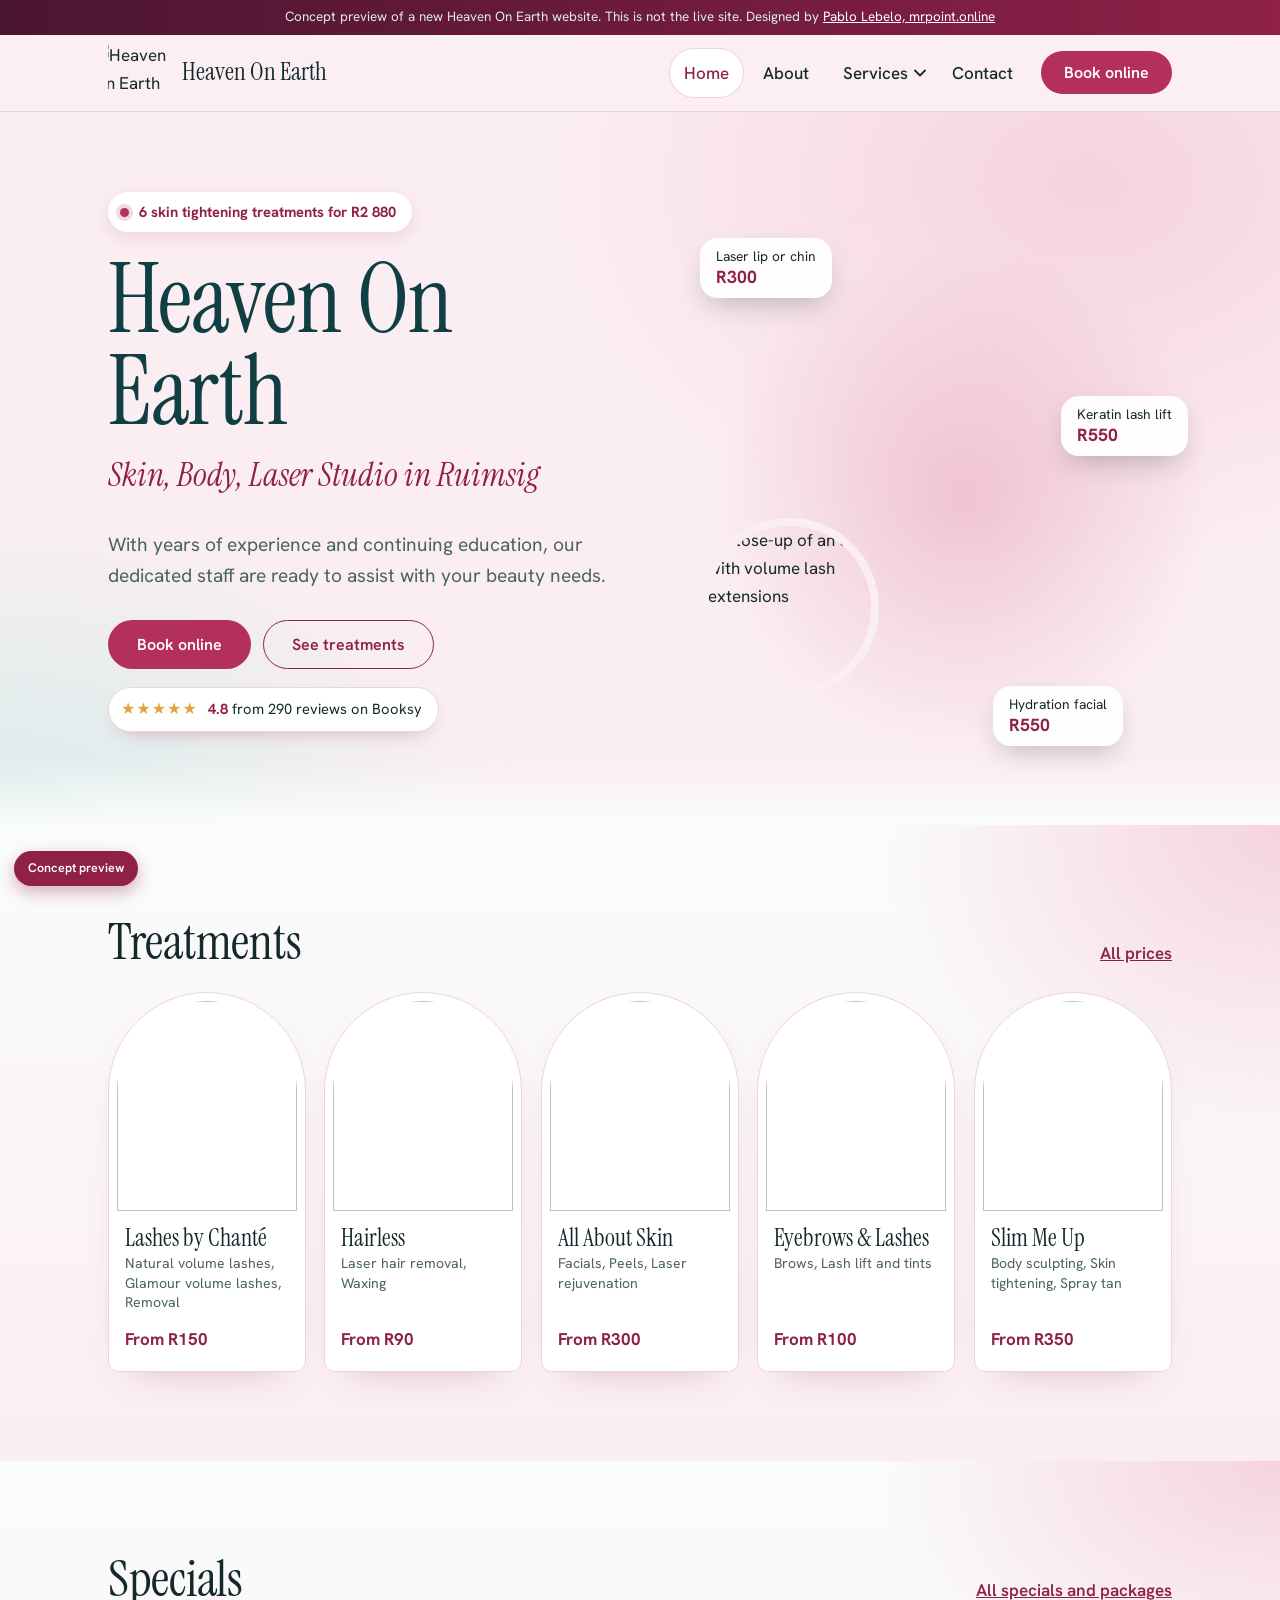
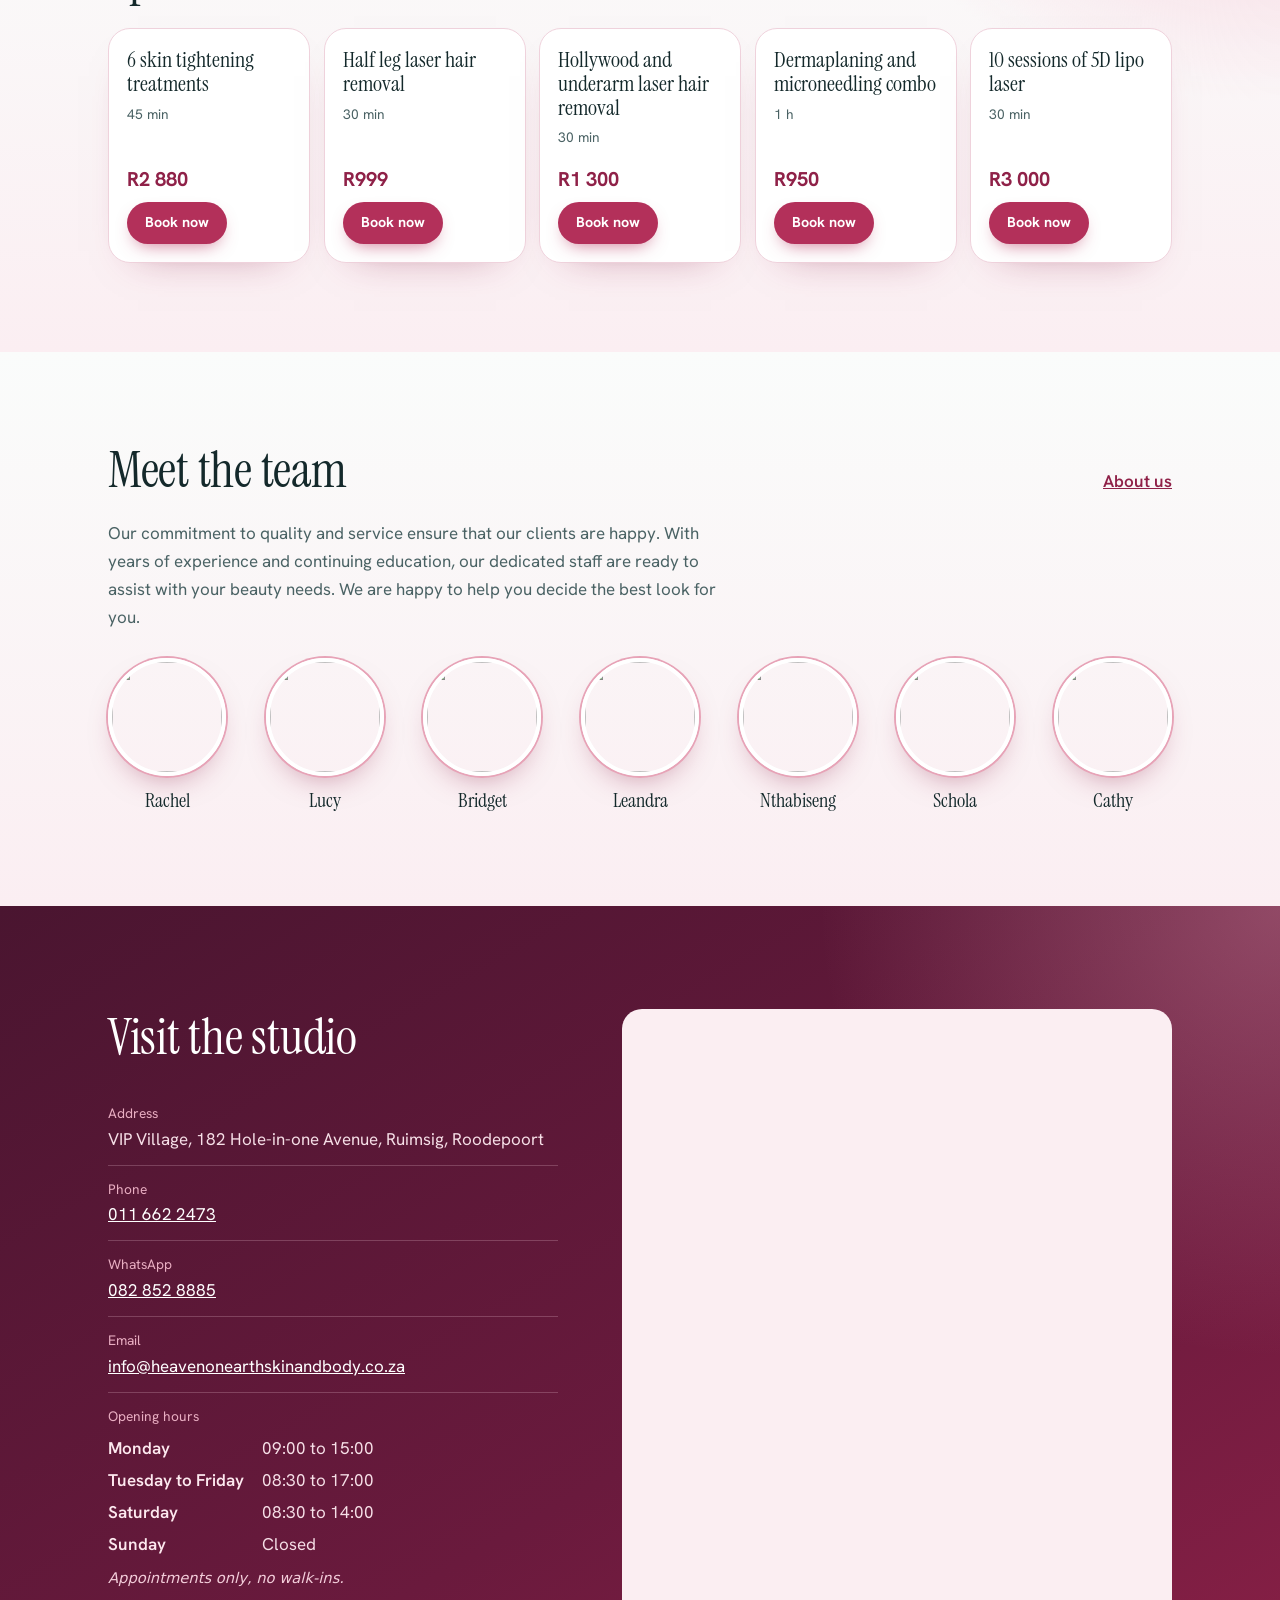
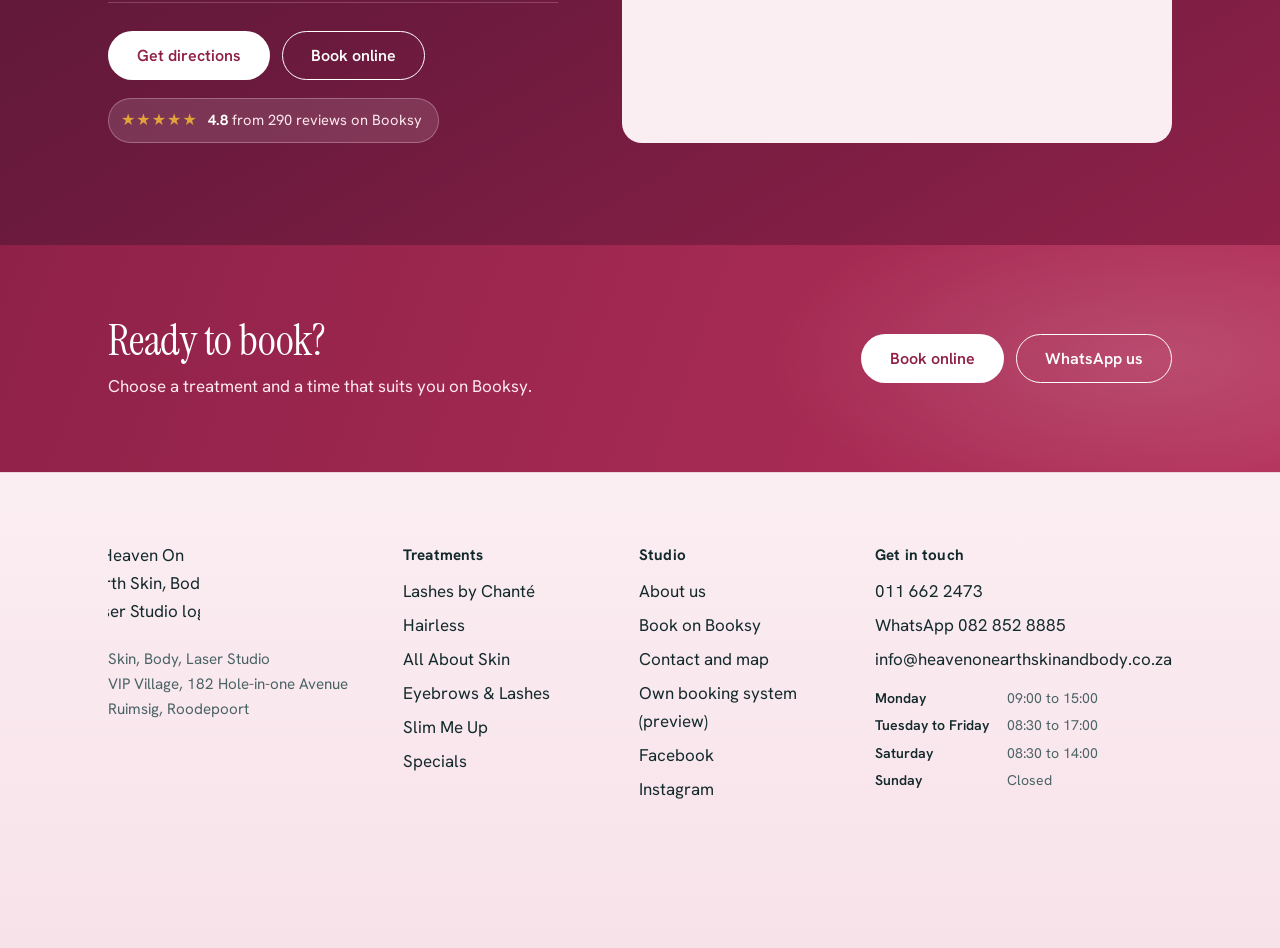
==== commit 15a23287: "Book through her Booksy, prices from her live Booksy menu - Every Book button (header, phone dock, p" ====
--- a/index.html
+++ b/index.html
@@ -9,7 +9,7 @@
 <meta name="theme-color" content="#0f3f43">
 <link rel="icon" href="data:image/svg+xml,%3Csvg xmlns='http://www.w3.org/2000/svg' viewBox='0 0 64 64'%3E%3Ccircle cx='38' cy='26' r='24' fill='%231d7a7f'/%3E%3Ccircle cx='22' cy='42' r='16' fill='%23ebe7e3'/%3E%3C/svg%3E">
 <link rel="preconnect" href="https://fonts.googleapis.com"><link rel="preconnect" href="https://fonts.gstatic.com" crossorigin><link rel="stylesheet" href="https://fonts.googleapis.com/css2?family=Hanken+Grotesk:wght@400;500;600;700&family=Instrument+Serif:ital@0;1&display=swap">
-<link rel="stylesheet" href="styles.css?v=467ca9be">
+<link rel="stylesheet" href="styles.css?v=b2cb8b64">
 
 </head>
 <body>
@@ -26,11 +26,11 @@
         <li class="has-sub">
           <a class="nav-link" href="services">Services</a>
           <button class="sub-toggle" type="button" aria-expanded="false" aria-controls="sub-services"><span class="sr">Show treatment pages</span><svg width="12" height="8" viewBox="0 0 12 8" aria-hidden="true"><path d="M1 1.5l5 5 5-5" fill="none" stroke="currentColor" stroke-width="1.8" stroke-linecap="round" stroke-linejoin="round"/></svg></button>
-          <ul class="sub" id="sub-services"><li><a href="lashes-by-chante">Lashes by Chanté</a></li><li><a href="hairless">Hairless</a></li><li><a href="all-about-skin">All About Skin</a></li><li><a href="eyebrows-and-lashes">Eyebrows &amp; Lashes</a></li><li><a href="slim-me-up">Slim Me Up</a></li><li class="sub-all"><a href="services">All treatments</a></li></ul>
+          <ul class="sub" id="sub-services"><li><a href="lashes-by-chante">Lashes by Chanté</a></li><li><a href="hairless">Hairless</a></li><li><a href="all-about-skin">All About Skin</a></li><li><a href="eyebrows-and-lashes">Eyebrows &amp; Lashes</a></li><li><a href="slim-me-up">Slim Me Up</a></li><li><a href="specials">Specials</a></li><li class="sub-all"><a href="services">All treatments</a></li></ul>
         </li>
         <li><a class="nav-link" href="contact">Contact</a></li>
       </ul>
-      <a class="btn btn-solid nav-cta" href="book">Book online</a>
+      <a class="btn btn-solid nav-cta" href="https://booksy.com/en-za/7335_heaven-on-earth-skin-body-laser-studio_skin-care_54437_roodepoort" target="_blank" rel="noopener">Book online</a>
     </nav>
   </div>
 </header>
@@ -38,16 +38,17 @@
 <section class="h2-hero">
   <div class="wrap h2-grid">
     <div class="h2-copy">
-      <a class="h2-offer" href="slim-me-up"><span class="dot" aria-hidden="true"></span>20% off Skin Tightening Packages</a>
+      <a class="h2-offer" href="specials"><span class="dot" aria-hidden="true"></span>6 skin tightening treatments for R2 880</a>
       <h1>Heaven On Earth</h1>
       <p class="strap">Skin, Body, Laser Studio in Ruimsig</p>
       <p class="lede">With years of experience and continuing education, our dedicated staff are ready to assist with your beauty needs.</p>
-      <div class="btn-row"><a class="btn btn-solid" href="book">Book online</a><a class="btn btn-line" href="services">See treatments</a></div>
+      <div class="btn-row"><a class="btn btn-solid" href="https://booksy.com/en-za/7335_heaven-on-earth-skin-body-laser-studio_skin-care_54437_roodepoort" target="_blank" rel="noopener">Book online</a><a class="btn btn-line" href="services">See treatments</a></div>
+      <a class="rating in-hero" href="https://booksy.com/en-za/7335_heaven-on-earth-skin-body-laser-studio_skin-care_54437_roodepoort" target="_blank" rel="noopener"><span class="stars" aria-hidden="true">★★★★★</span><span><b>4.8</b> from 290 reviews on Booksy</span></a>
     </div>
     <div class="h2-visual">
       <div class="arch"><img src="https://heavenonearthskinandbody.co.za/wp-content/uploads/2023/02/Slider_bg3.jpg" width="1280" height="958" alt="Facial treatment being given with a handheld device"></div>
       <div class="h2-orb"><img src="https://heavenonearthskinandbody.co.za/wp-content/uploads/2022/04/Service_Lashes.jpg" width="1080" height="1080" alt="Close-up of an eye with volume lash extensions"></div>
-      <a class="chip c1" href="hairless"><span>Laser lip or chin</span><b>R350</b></a><a class="chip c2" href="eyebrows-and-lashes"><span>Keratin lash lift</span><b>R550</b></a><a class="chip c3" href="all-about-skin"><span>Hydration facial</span><b>R550</b></a>
+      <a class="chip c1" href="hairless"><span>Laser lip or chin</span><b>R300</b></a><a class="chip c2" href="eyebrows-and-lashes"><span>Keratin lash lift</span><b>R550</b></a><a class="chip c3" href="all-about-skin"><span>Hydration facial</span><b>R550</b></a>
     </div>
   </div>
 </section>
@@ -56,7 +57,13 @@
     <div class="h2-head"><h2 id="t-h">Treatments</h2><a class="text-link" href="services">All prices</a></div>
     <p class="swipe-hint" aria-hidden="true">Swipe to see all five</p>
   </div>
-  <div class="cards-wrap"><ul class="cards" aria-label="Treatment areas"><li><a class="tcard" href="lashes-by-chante"><span class="tcard-img"><img src="https://heavenonearthskinandbody.co.za/wp-content/uploads/2022/04/Service_Lashes.jpg" width="1080" height="1080" alt=""></span><span class="tcard-body"><span class="tcard-name">Lashes by Chanté</span><span class="tcard-groups">Volume eyelash extensions, Natural volume eyelash extensions, Brow lamination</span><span class="tcard-from">From R150</span></span></a></li><li><a class="tcard" href="hairless"><span class="tcard-img"><img src="https://heavenonearthskinandbody.co.za/wp-content/uploads/2019/10/WhatsApp-Image-2019-11-12-at-9.52.16-AM.jpeg" width="1080" height="1080" alt=""></span><span class="tcard-body"><span class="tcard-name">Hairless</span><span class="tcard-groups">Laser hair removal, Waxing</span><span class="tcard-from">From R70</span></span></a></li><li><a class="tcard" href="all-about-skin"><span class="tcard-img"><img src="https://heavenonearthskinandbody.co.za/wp-content/uploads/2019/10/Service_skin.jpg" width="834" height="834" alt=""></span><span class="tcard-body"><span class="tcard-name">All About Skin</span><span class="tcard-groups">IPL and skin rejuvenation, Peels, Dermapen and collagen induction therapy</span><span class="tcard-from">From R300</span></span></a></li><li><a class="tcard" href="eyebrows-and-lashes"><span class="tcard-img"><img src="https://heavenonearthskinandbody.co.za/wp-content/uploads/2019/10/Service_EyebrowLashes.jpg" width="834" height="834" alt=""></span><span class="tcard-body"><span class="tcard-name">Eyebrows &amp; Lashes</span><span class="tcard-groups">Microblading, Brows and lashes, Permanent make-up</span><span class="tcard-from">From R70</span></span></a></li><li><a class="tcard" href="slim-me-up"><span class="tcard-img"><img src="https://heavenonearthskinandbody.co.za/wp-content/uploads/2019/10/Service_Slim.jpg" width="1080" height="1080" alt=""></span><span class="tcard-body"><span class="tcard-name">Slim Me Up</span><span class="tcard-groups">Skin tightening, EMS sculpting</span><span class="tcard-from">From R350</span></span></a></li></ul></div>
+  <div class="cards-wrap"><ul class="cards" aria-label="Treatment areas"><li><a class="tcard" href="lashes-by-chante"><span class="tcard-img"><img src="https://heavenonearthskinandbody.co.za/wp-content/uploads/2022/04/Service_Lashes.jpg" width="1080" height="1080" alt=""></span><span class="tcard-body"><span class="tcard-name">Lashes by Chanté</span><span class="tcard-groups">Natural volume lashes, Glamour volume lashes, Removal</span><span class="tcard-from">From R150</span></span></a></li><li><a class="tcard" href="hairless"><span class="tcard-img"><img src="https://heavenonearthskinandbody.co.za/wp-content/uploads/2019/10/WhatsApp-Image-2019-11-12-at-9.52.16-AM.jpeg" width="1080" height="1080" alt=""></span><span class="tcard-body"><span class="tcard-name">Hairless</span><span class="tcard-groups">Laser hair removal, Waxing</span><span class="tcard-from">From R90</span></span></a></li><li><a class="tcard" href="all-about-skin"><span class="tcard-img"><img src="https://heavenonearthskinandbody.co.za/wp-content/uploads/2019/10/Service_skin.jpg" width="834" height="834" alt=""></span><span class="tcard-body"><span class="tcard-name">All About Skin</span><span class="tcard-groups">Facials, Peels, Laser rejuvenation</span><span class="tcard-from">From R300</span></span></a></li><li><a class="tcard" href="eyebrows-and-lashes"><span class="tcard-img"><img src="https://heavenonearthskinandbody.co.za/wp-content/uploads/2019/10/Service_EyebrowLashes.jpg" width="834" height="834" alt=""></span><span class="tcard-body"><span class="tcard-name">Eyebrows &amp; Lashes</span><span class="tcard-groups">Brows, Lash lift and tints</span><span class="tcard-from">From R100</span></span></a></li><li><a class="tcard" href="slim-me-up"><span class="tcard-img"><img src="https://heavenonearthskinandbody.co.za/wp-content/uploads/2019/10/Service_Slim.jpg" width="1080" height="1080" alt=""></span><span class="tcard-body"><span class="tcard-name">Slim Me Up</span><span class="tcard-groups">Body sculpting, Skin tightening, Spray tan</span><span class="tcard-from">From R350</span></span></a></li></ul></div>
+</section>
+<section class="h2-section h2-specials" aria-labelledby="sp-h">
+  <div class="wrap">
+    <div class="h2-head"><h2 id="sp-h">Specials</h2><a class="text-link" href="specials">All specials and packages</a></div>
+  </div>
+  <div class="cards-wrap"><ul class="specs"><li><div class="spec"><span class="spec-name">6 skin tightening treatments</span><span class="spec-meta">45 min</span><span class="spec-price">R2 880</span><a class="bk" href="https://booksy.com/en-za/7335_heaven-on-earth-skin-body-laser-studio_skin-care_54437_roodepoort" target="_blank" rel="noopener" aria-label="Book 6 skin tightening treatments on Booksy (opens in a new tab)">Book now</a></div></li><li><div class="spec"><span class="spec-name">Half leg laser hair removal</span><span class="spec-meta">30 min</span><span class="spec-price">R999</span><a class="bk" href="https://booksy.com/en-za/7335_heaven-on-earth-skin-body-laser-studio_skin-care_54437_roodepoort" target="_blank" rel="noopener" aria-label="Book Half leg laser hair removal on Booksy (opens in a new tab)">Book now</a></div></li><li><div class="spec"><span class="spec-name">Hollywood and underarm laser hair removal</span><span class="spec-meta">30 min</span><span class="spec-price">R1 300</span><a class="bk" href="https://booksy.com/en-za/7335_heaven-on-earth-skin-body-laser-studio_skin-care_54437_roodepoort" target="_blank" rel="noopener" aria-label="Book Hollywood and underarm laser hair removal on Booksy (opens in a new tab)">Book now</a></div></li><li><div class="spec"><span class="spec-name">Dermaplaning and microneedling combo</span><span class="spec-meta">1 h</span><span class="spec-price">R950</span><a class="bk" href="https://booksy.com/en-za/7335_heaven-on-earth-skin-body-laser-studio_skin-care_54437_roodepoort" target="_blank" rel="noopener" aria-label="Book Dermaplaning and microneedling combo on Booksy (opens in a new tab)">Book now</a></div></li><li><div class="spec"><span class="spec-name">10 sessions of 5D lipo laser</span><span class="spec-meta">30 min</span><span class="spec-price">R3 000</span><a class="bk" href="https://booksy.com/en-za/7335_heaven-on-earth-skin-body-laser-studio_skin-care_54437_roodepoort" target="_blank" rel="noopener" aria-label="Book 10 sessions of 5D lipo laser on Booksy (opens in a new tab)">Book now</a></div></li></ul></div>
 </section>
 <section class="h2-section h2-team" aria-labelledby="team-h">
   <div class="wrap">
@@ -74,16 +81,18 @@
         <li><span class="k">Phone</span><a href="tel:+27116622473">011 662 2473</a></li>
         <li><span class="k">WhatsApp</span><a href="https://wa.me/27828528885" rel="noopener">082 852 8885</a></li>
         <li><span class="k">Email</span><a href="mailto:info@heavenonearthskinandbody.co.za">info@heavenonearthskinandbody.co.za</a></li>
+        <li class="full"><span class="k">Opening hours</span><dl class="hours-list"><dt>Monday</dt><dd>09:00 to 15:00</dd><dt>Tuesday to Friday</dt><dd>08:30 to 17:00</dd><dt>Saturday</dt><dd>08:30 to 14:00</dd><dt>Sunday</dt><dd>Closed</dd></dl><span class="policy">Appointments only, no walk-ins.</span></li>
       </ul>
-      <div class="btn-row"><a class="btn btn-light" href="https://www.google.com/maps/dir/?api=1&destination=VIP+Village%2C+182+Hole-in-one+Avenue%2C+Ruimsig%2C+Roodepoort" rel="noopener">Get directions</a><a class="btn btn-line" style="border-color:#fff;color:#fff" href="book">Book online</a></div>
+      <div class="btn-row"><a class="btn btn-light" href="https://www.google.com/maps/dir/?api=1&destination=VIP+Village%2C+182+Hole-in-one+Avenue%2C+Ruimsig%2C+Roodepoort" rel="noopener">Get directions</a><a class="btn btn-line" style="border-color:#fff;color:#fff" href="https://booksy.com/en-za/7335_heaven-on-earth-skin-body-laser-studio_skin-care_54437_roodepoort" target="_blank" rel="noopener">Book online</a></div>
+      <a class="rating on-dark" href="https://booksy.com/en-za/7335_heaven-on-earth-skin-body-laser-studio_skin-care_54437_roodepoort" target="_blank" rel="noopener"><span class="stars" aria-hidden="true">★★★★★</span><span><b>4.8</b> from 290 reviews on Booksy</span></a>
     </div>
     <iframe class="map" title="Map showing Heaven On Earth Skin, Body, Laser Studio" src="https://www.google.com/maps?q=VIP+Village%2C+182+Hole-in-one+Avenue%2C+Ruimsig%2C+Roodepoort&output=embed" loading="lazy" referrerpolicy="no-referrer-when-downgrade" allowfullscreen></iframe>
   </div>
 </section><div class="home-cta">
 <section class="cta">
   <div class="wrap">
-    <div><h2>Ready to book?</h2><p>Choose a treatment, pick a time and send your details.</p></div>
-    <div class="btn-row"><a class="btn btn-light" href="book">Book online</a><a class="btn btn-line" style="border-color:#fff;color:#fff" href="https://wa.me/27828528885" rel="noopener">WhatsApp us</a></div>
+    <div><h2>Ready to book?</h2><p>Choose a treatment and a time that suits you on Booksy.</p></div>
+    <div class="btn-row"><a class="btn btn-light" href="https://booksy.com/en-za/7335_heaven-on-earth-skin-body-laser-studio_skin-care_54437_roodepoort" target="_blank" rel="noopener">Book online</a><a class="btn btn-line" style="border-color:#fff;color:#fff" href="https://wa.me/27828528885" rel="noopener">WhatsApp us</a></div>
   </div>
 </section></div>
 </main>
@@ -91,21 +100,23 @@
   <div class="wrap">
     <div class="foot-grid">
       <div class="foot-brand"><span class="logo-crop big"><img src="https://heavenonearthskinandbody.co.za/wp-content/uploads/2019/10/Logo-Full-Colour-600x424.png" width="600" height="424" alt="Heaven On Earth Skin, Body, Laser Studio logo"></span><p>Skin, Body, Laser Studio<br>VIP Village, 182 Hole-in-one Avenue<br>Ruimsig, Roodepoort</p></div>
-      <div><h4>Treatments</h4><ul><li><a href="lashes-by-chante">Lashes by Chanté</a></li><li><a href="hairless">Hairless</a></li><li><a href="all-about-skin">All About Skin</a></li><li><a href="eyebrows-and-lashes">Eyebrows &amp; Lashes</a></li><li><a href="slim-me-up">Slim Me Up</a></li></ul></div>
+      <div><h4>Treatments</h4><ul><li><a href="lashes-by-chante">Lashes by Chanté</a></li><li><a href="hairless">Hairless</a></li><li><a href="all-about-skin">All About Skin</a></li><li><a href="eyebrows-and-lashes">Eyebrows &amp; Lashes</a></li><li><a href="slim-me-up">Slim Me Up</a></li><li><a href="specials">Specials</a></li></ul></div>
       <div><h4>Studio</h4><ul>
         <li><a href="about">About us</a></li>
-        <li><a href="book">Book online</a></li>
+        <li><a href="https://booksy.com/en-za/7335_heaven-on-earth-skin-body-laser-studio_skin-care_54437_roodepoort" target="_blank" rel="noopener">Book on Booksy</a></li>
         <li><a href="contact">Contact and map</a></li>
+        <li><a href="booking-preview">Own booking system (preview)</a></li>
         <li><a href="https://www.facebook.com/heavenonearthskinandbody/" rel="noopener">Facebook</a></li>
         <li><a href="https://www.instagram.com/heavenonearthskinandbodystudio/" rel="noopener">Instagram</a></li></ul></div>
       <div><h4>Get in touch</h4><ul>
         <li><a href="tel:+27116622473">011 662 2473</a></li>
         <li><a href="https://wa.me/27828528885" rel="noopener">WhatsApp 082 852 8885</a></li>
-        <li><a href="mailto:info@heavenonearthskinandbody.co.za">info@heavenonearthskinandbody.co.za</a></li></ul></div>
+        <li><a href="mailto:info@heavenonearthskinandbody.co.za">info@heavenonearthskinandbody.co.za</a></li></ul>
+        <dl class="hours-list foot-hours"><dt>Monday</dt><dd>09:00 to 15:00</dd><dt>Tuesday to Friday</dt><dd>08:30 to 17:00</dd><dt>Saturday</dt><dd>08:30 to 14:00</dd><dt>Sunday</dt><dd>Closed</dd></dl></div>
     </div>
     <div class="legal">
       <p>Concept website by Pablo Lebelo, <a href="https://mrpoint.online">mrpoint.online</a>, 073 708 6840. Not the official site of Heaven On Earth Skin &amp; Body Studio.</p>
-      <p>Treatments, prices, text, photos and logo are from the studio's current website.</p>
+      <p>Treatments and prices are from the studio's Booksy menu (November 2026). Text, photos and logo are from its current website.</p>
     </div>
   </div>
 </footer>
@@ -113,8 +124,8 @@
 <nav class="dock" aria-label="Quick actions">
   <a href="tel:+27116622473"><svg viewBox="0 0 24 24" aria-hidden="true"><path d="M6.6 10.8a15.1 15.1 0 006.6 6.6l2.2-2.2a1 1 0 011-.25 11.4 11.4 0 003.6.57 1 1 0 011 1V20a1 1 0 01-1 1A17 17 0 013 4a1 1 0 011-1h3.5a1 1 0 011 1c0 1.25.2 2.45.57 3.6a1 1 0 01-.25 1z" fill="currentColor"/></svg>Call</a>
   <a href="https://wa.me/27828528885" rel="noopener"><svg viewBox="0 0 24 24" aria-hidden="true"><path d="M4 20l1.3-3.9A8 8 0 1112 20a8 8 0 01-3.9-1L4 20z" fill="none" stroke="currentColor" stroke-width="1.8" stroke-linejoin="round"/></svg>WhatsApp</a>
-  <a class="dock-main" href="book"><svg viewBox="0 0 24 24" aria-hidden="true"><rect x="3.5" y="5" width="17" height="15.5" rx="3" fill="none" stroke="currentColor" stroke-width="1.8"/><path d="M3.5 10h17M8 3v4M16 3v4" stroke="currentColor" stroke-width="1.8" stroke-linecap="round"/></svg>Book online</a>
+  <a class="dock-main" href="https://booksy.com/en-za/7335_heaven-on-earth-skin-body-laser-studio_skin-care_54437_roodepoort" target="_blank" rel="noopener"><svg viewBox="0 0 24 24" aria-hidden="true"><rect x="3.5" y="5" width="17" height="15.5" rx="3" fill="none" stroke="currentColor" stroke-width="1.8"/><path d="M3.5 10h17M8 3v4M16 3v4" stroke="currentColor" stroke-width="1.8" stroke-linecap="round"/></svg>Book online</a>
 </nav>
-<script src="site.js?v=2053d67a" defer></script>
+<script src="site.js?v=cdf87589" defer></script>
 </body>
 </html>
--- a/styles.css
+++ b/styles.css
@@ -704,3 +704,53 @@
   .menu-row .pr{grid-column:2;grid-row:1/span 2;align-self:center}
   .menu-row .bk{grid-column:3;grid-row:1/span 2;align-self:center;padding:8px 13px;font-size:.82rem}
 }
+
+/* ===================== v6: Booksy content ===================== */
+/* rating badge */
+.rating{display:inline-flex;align-items:center;gap:10px;margin-top:18px;padding:8px 16px 8px 12px;border-radius:999px;background:#fff;color:var(--ink);text-decoration:none;font-size:.92rem;box-shadow:0 8px 20px -12px rgba(143,33,72,.45);border:1px solid var(--rose-line);transition:transform .35s var(--ease),box-shadow .35s var(--ease-soft)}
+.rating:hover{transform:translateY(-2px);color:var(--ink);box-shadow:0 14px 26px -14px rgba(143,33,72,.55)}
+.rating .stars{color:#e0a43a;letter-spacing:1px;font-size:1rem}
+.rating b{color:var(--berry)}
+.rating.on-dark{background:rgba(255,255,255,.12);border-color:rgba(255,220,232,.3);color:#fde9ef;box-shadow:none}
+.rating.on-dark b{color:#fff}
+.rating.on-dark:hover{background:rgba(255,255,255,.2);color:#fff}
+.h2-copy>.rating{animation:rise .8s .34s var(--ease) both}
+
+/* hours */
+.hours-list{display:grid;grid-template-columns:auto 1fr;gap:4px 18px;margin:6px 0 0}
+.hours-list dt{font-weight:600}
+.hours-list dd{margin:0}
+.visit .hours-list dt{color:#fde9ef}
+.policy{display:block;margin-top:8px;font-size:.92rem;font-style:italic;color:var(--muted)}
+.visit .policy{color:#f3cdda}
+.visit .details li.full{grid-column:1/-1}
+.foot-hours{margin-top:14px;font-size:.88rem;color:var(--muted)}
+.foot-hours dt{font-weight:600;color:var(--ink)}
+.card-sub{font-family:var(--sans);font-size:1rem;font-weight:700;margin:26px 0 8px;color:var(--berry)}
+.amenities{list-style:none;margin:0;padding:0;display:flex;flex-wrap:wrap;gap:8px}
+.amenities li{padding:6px 14px;border-radius:999px;background:var(--blush);border:1px solid var(--rose-line);font-size:.9rem}
+
+/* price rows with descriptions */
+.menu-row .nm{display:flex;flex-direction:column;gap:2px}
+.menu-row .nm-t{font-weight:500}
+.menu-row .ds{font-size:.88rem;color:var(--muted);line-height:1.45;max-width:58ch}
+.menu-row .pr:only-child{display:none}
+
+/* home specials strip */
+.h2-specials{background:radial-gradient(60% 80% at 0% 0%,#f6d3de 0%,rgba(246,211,222,0) 70%),var(--blush)}
+.specs{list-style:none;margin:0;padding:0;display:grid;grid-template-columns:repeat(5,1fr);gap:14px}
+.spec{height:100%;display:flex;flex-direction:column;gap:6px;padding:20px 18px 18px;background:#fff;border:1px solid var(--rose-line);border-radius:22px;box-shadow:0 18px 40px -30px rgba(143,33,72,.55);transition:transform .45s var(--ease),box-shadow .45s var(--ease-soft)}
+.spec:hover{transform:translateY(-4px);box-shadow:0 26px 46px -26px rgba(143,33,72,.55)}
+.spec-name{font-family:var(--serif);font-size:1.35rem;line-height:1.1}
+.spec-meta{font-size:.86rem;color:var(--muted)}
+.spec-price{margin-top:auto;padding-top:8px;font-weight:700;font-size:1.25rem;color:var(--berry)}
+.spec .bk{align-self:flex-start;display:inline-flex;padding:9px 18px;border-radius:999px;background:var(--flamingo);color:#fff;font-weight:700;font-size:.9rem;text-decoration:none;box-shadow:0 8px 18px -8px rgba(179,48,90,.7);transition:background-color .3s var(--ease-soft),transform .35s var(--ease)}
+.spec .bk:hover{background:var(--berry);color:#fff;transform:translateY(-2px)}
+@media (max-width:1000px){.specs{grid-template-columns:repeat(3,1fr)}}
+@media (max-width:900px){
+  .specs{display:flex;overflow-x:auto;scroll-snap-type:x mandatory;gap:12px;padding:4px 20px 12px;scrollbar-width:none}
+  .specs::-webkit-scrollbar{display:none}
+  .specs li{flex:0 0 64%;scroll-snap-align:start}
+  .h2-copy>.rating{margin-top:14px;font-size:.86rem}
+  .menu-row .ds{font-size:.84rem}
+}
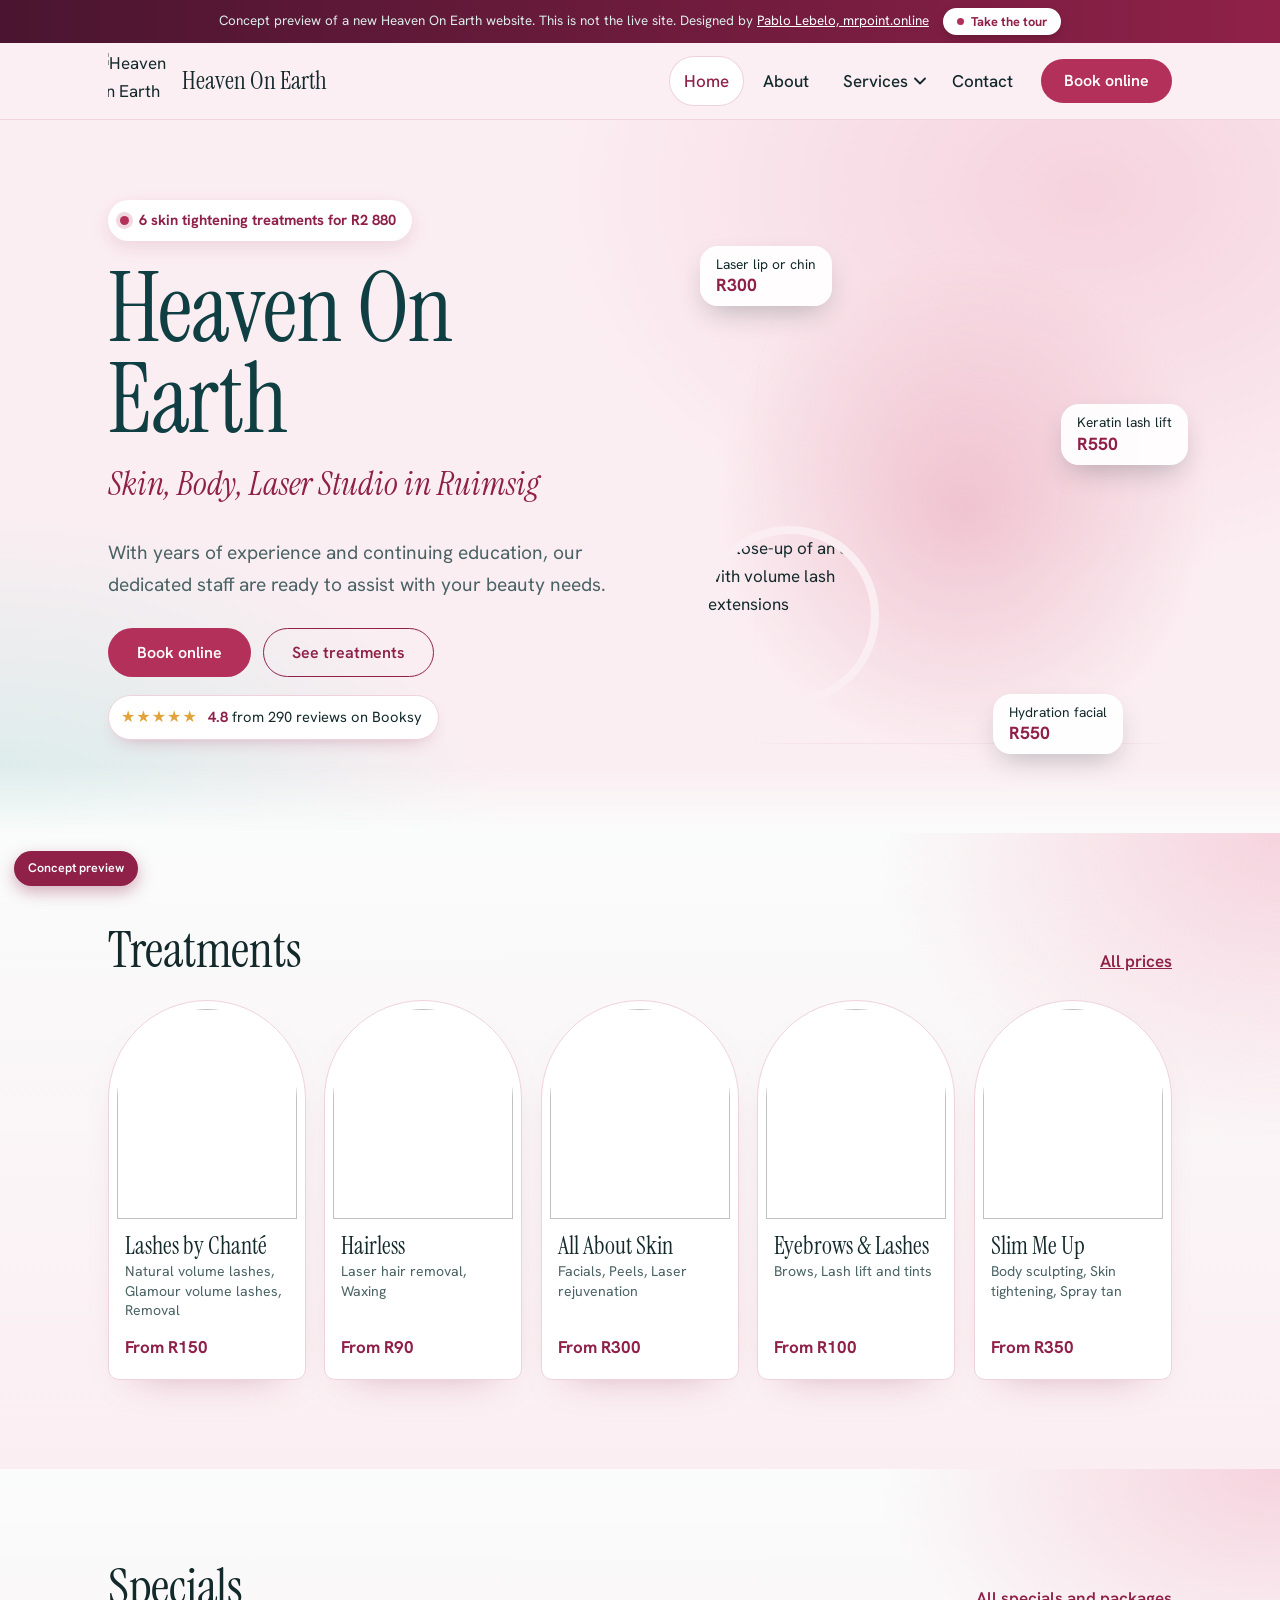
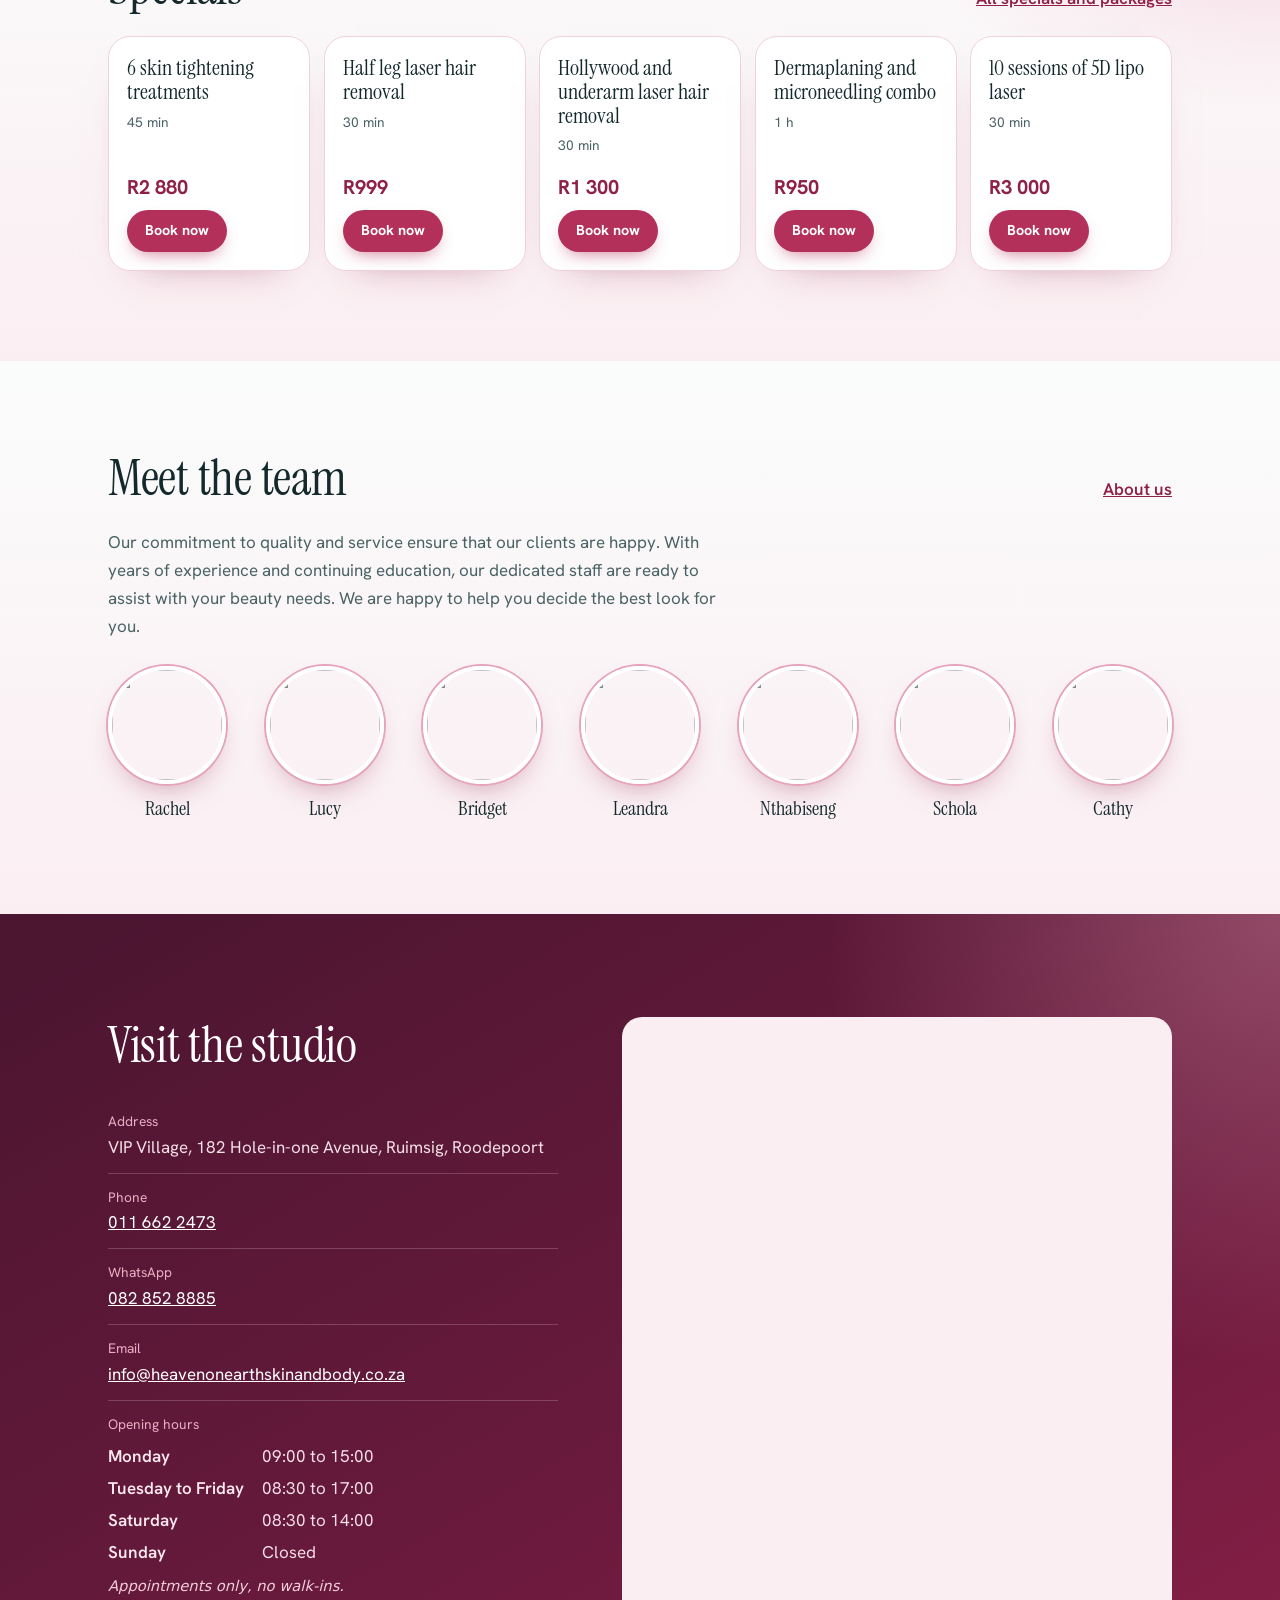
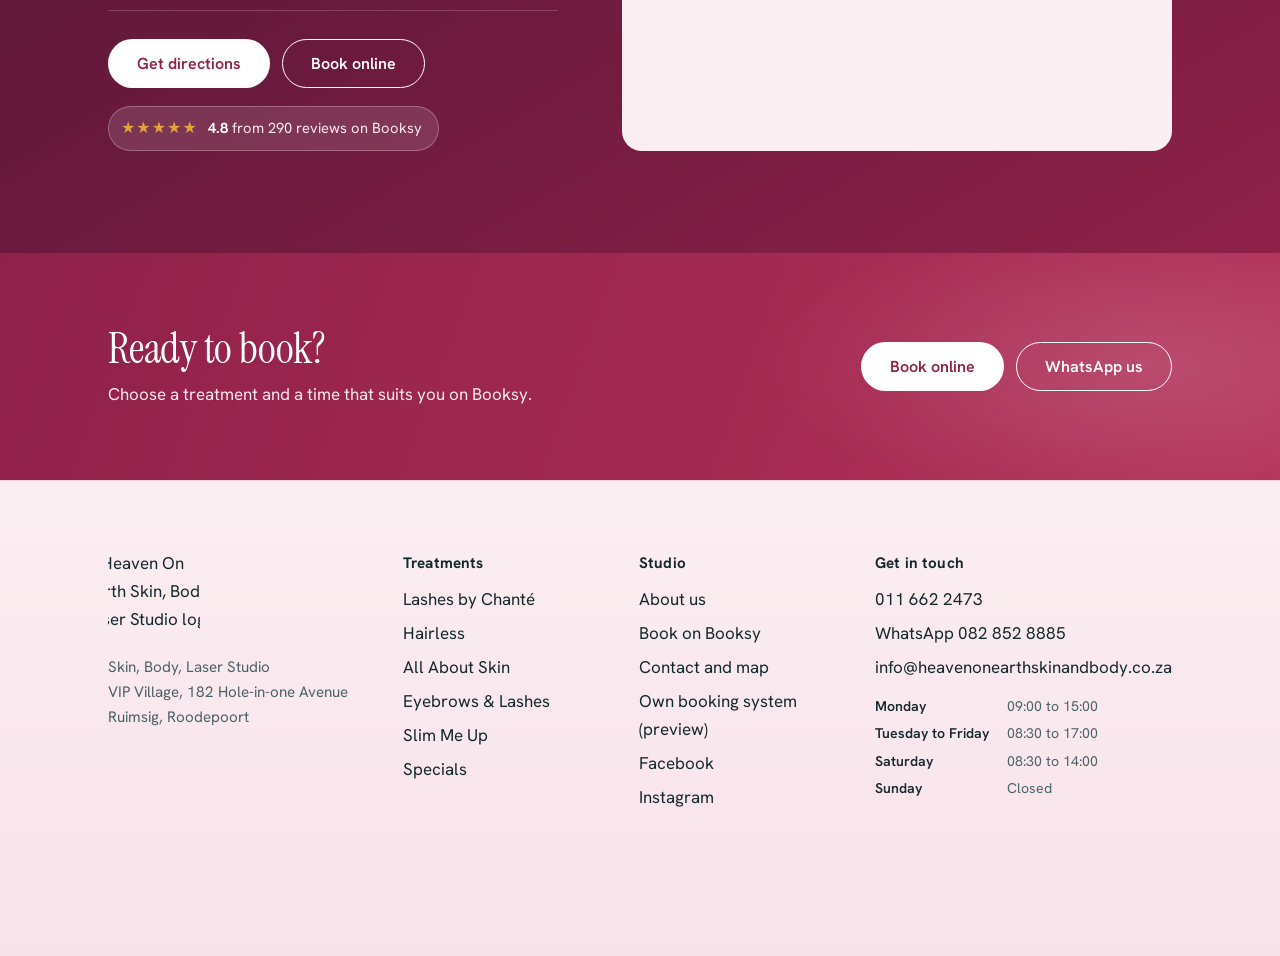
==== commit 0f1513bb: "Add a guided preview tour 15 steps across home, Services menu, treatments, specials, team, visit det" ====
--- a/index.html
+++ b/index.html
@@ -9,12 +9,12 @@
 <meta name="theme-color" content="#0f3f43">
 <link rel="icon" href="data:image/svg+xml,%3Csvg xmlns='http://www.w3.org/2000/svg' viewBox='0 0 64 64'%3E%3Ccircle cx='38' cy='26' r='24' fill='%231d7a7f'/%3E%3Ccircle cx='22' cy='42' r='16' fill='%23ebe7e3'/%3E%3C/svg%3E">
 <link rel="preconnect" href="https://fonts.googleapis.com"><link rel="preconnect" href="https://fonts.gstatic.com" crossorigin><link rel="stylesheet" href="https://fonts.googleapis.com/css2?family=Hanken+Grotesk:wght@400;500;600;700&family=Instrument+Serif:ital@0;1&display=swap">
-<link rel="stylesheet" href="styles.css?v=b2cb8b64">
+<link rel="stylesheet" href="styles.css?v=e060b1e8">
 
 </head>
 <body>
 <a class="skip" href="#main">Skip to content</a>
-<div class="concept-bar" role="note">Concept preview of a new Heaven On Earth website. This is not the live site. Designed by <a href="https://mrpoint.online">Pablo Lebelo, mrpoint.online</a></div>
+<div class="concept-bar" role="note"><span>Concept preview of a new Heaven On Earth website. This is not the live site. Designed by <a href="https://mrpoint.online">Pablo Lebelo, mrpoint.online</a></span><button type="button" class="tour-launch" data-tour-start>Take the tour</button></div>
 <header class="site-header">
   <div class="wrap bar">
     <a class="brand" href="./" aria-label="Heaven On Earth, home"><span class="logo-crop"><img src="https://heavenonearthskinandbody.co.za/wp-content/uploads/2019/10/Logo-Full-Colour-600x424.png" width="600" height="424" alt="Heaven On Earth Skin, Body, Laser Studio logo"></span><span class="brand-name">Heaven On Earth</span></a>
@@ -126,6 +126,7 @@
   <a href="https://wa.me/27828528885" rel="noopener"><svg viewBox="0 0 24 24" aria-hidden="true"><path d="M4 20l1.3-3.9A8 8 0 1112 20a8 8 0 01-3.9-1L4 20z" fill="none" stroke="currentColor" stroke-width="1.8" stroke-linejoin="round"/></svg>WhatsApp</a>
   <a class="dock-main" href="https://booksy.com/en-za/7335_heaven-on-earth-skin-body-laser-studio_skin-care_54437_roodepoort" target="_blank" rel="noopener"><svg viewBox="0 0 24 24" aria-hidden="true"><rect x="3.5" y="5" width="17" height="15.5" rx="3" fill="none" stroke="currentColor" stroke-width="1.8"/><path d="M3.5 10h17M8 3v4M16 3v4" stroke="currentColor" stroke-width="1.8" stroke-linecap="round"/></svg>Book online</a>
 </nav>
-<script src="site.js?v=cdf87589" defer></script>
+<script src="site.js?v=5970271c" defer></script>
+<script src="tour.js?v=af3899d8" defer></script>
 </body>
 </html>
--- a/styles.css
+++ b/styles.css
@@ -754,3 +754,43 @@
   .h2-copy>.rating{margin-top:14px;font-size:.86rem}
   .menu-row .ds{font-size:.84rem}
 }
+/* swipe cards stay card-sized on tablets */
+@media (max-width:900px){.specs li{flex-basis:min(64%,290px)}.cards li{flex-basis:min(54%,260px)}}
+@media (max-width:420px){.cards li{flex-basis:60%}.specs li{flex-basis:70%}}
+
+/* ===================== v7: guided preview tour ===================== */
+.concept-bar{display:flex;align-items:center;justify-content:center;flex-wrap:wrap;gap:6px 14px;padding-inline:12px}
+.tour-launch{border:0;border-radius:999px;padding:5px 14px;background:#fff;color:var(--berry);font:700 .8rem var(--sans);cursor:pointer;box-shadow:0 4px 12px -4px rgba(0,0,0,.35);transition:transform .3s var(--ease),background-color .3s var(--ease-soft)}
+.tour-launch:hover{background:var(--blush);transform:translateY(-1px)}
+.tour-launch::before{content:"";display:inline-block;width:7px;height:7px;border-radius:50%;background:var(--flamingo);margin-right:7px;vertical-align:1px;animation:pulse 2.4s ease-in-out infinite}
+
+.tour-shade{position:fixed;inset:0;z-index:180;background:rgba(40,12,26,.55);opacity:0;pointer-events:none;transition:opacity .35s var(--ease-soft)}
+.tour-shade.on{opacity:1;pointer-events:auto}
+.tour-spot{position:fixed;left:0;top:0;z-index:181;border-radius:22px;pointer-events:none;box-shadow:0 0 0 3px var(--flamingo),0 0 0 9999px rgba(40,12,26,.55);transition:transform .5s var(--ease),width .5s var(--ease),height .5s var(--ease),opacity .3s var(--ease-soft);will-change:transform,width,height}
+.tour-card{position:fixed;z-index:190;width:min(380px,calc(100vw - 32px));padding:20px 22px 18px;background:#fff;color:var(--ink);border-radius:24px;border:1px solid var(--rose-line);box-shadow:0 30px 70px -20px rgba(40,12,26,.55);outline:none;transition:left .45s var(--ease),top .45s var(--ease)}
+.tour-card.in{animation:tour-in .45s var(--ease) both}
+@keyframes tour-in{from{opacity:0;transform:translate3d(0,12px,0) scale(.97)}to{opacity:1;transform:none}}
+.tour-card.center{left:50%!important;top:50%!important;transform:translate(-50%,-50%);width:min(440px,calc(100vw - 32px));animation:tour-in-center .5s var(--ease) both;transition:none}
+@keyframes tour-in-center{from{opacity:0;transform:translate(-50%,-46%) scale(.97)}to{opacity:1;transform:translate(-50%,-50%)}}
+.tour-card.sheet:not(.center){left:12px!important;right:12px;top:auto!important;bottom:92px;width:auto}
+.tour-top{display:flex;align-items:center;justify-content:space-between;margin-bottom:8px}
+.tour-count{font-size:.82rem;font-weight:700;color:var(--berry)}
+.tour-x{border:0;background:var(--blush);color:var(--berry);width:32px;height:32px;border-radius:50%;font-size:1.3rem;line-height:1;cursor:pointer}
+.tour-x:hover{background:var(--blush-2)}
+.tour-bar{height:4px;border-radius:4px;background:var(--blush);overflow:hidden;margin-bottom:14px}
+.tour-bar span{display:block;height:100%;background:linear-gradient(90deg,var(--rose),var(--flamingo));border-radius:4px;transition:width .5s var(--ease)}
+.tour-title{font-size:1.7rem;margin:0 0 .3em;color:var(--teal-deep)}
+.tour-text{margin:0;color:var(--muted);font-size:1rem;line-height:1.55}
+.tour-actions{display:flex;flex-wrap:wrap;gap:10px;margin-top:18px;justify-content:flex-end}
+.tour-actions .btn{padding:11px 20px;font-size:.95rem}
+.tour-actions .tour-back{margin-right:auto}
+.tour-actions .tour-back[hidden]{display:none}
+.touring .concept-chip{display:none}
+@media (max-width:699px){
+  .tour-card{padding:16px 18px 14px;border-radius:20px}
+  .tour-title{font-size:1.4rem}
+  .tour-text{font-size:.95rem}
+  .tour-actions{margin-top:14px}
+  .tour-actions .btn{padding:10px 16px}
+}
+@media (prefers-reduced-motion:reduce){.tour-spot,.tour-card,.tour-bar span{transition:none}}
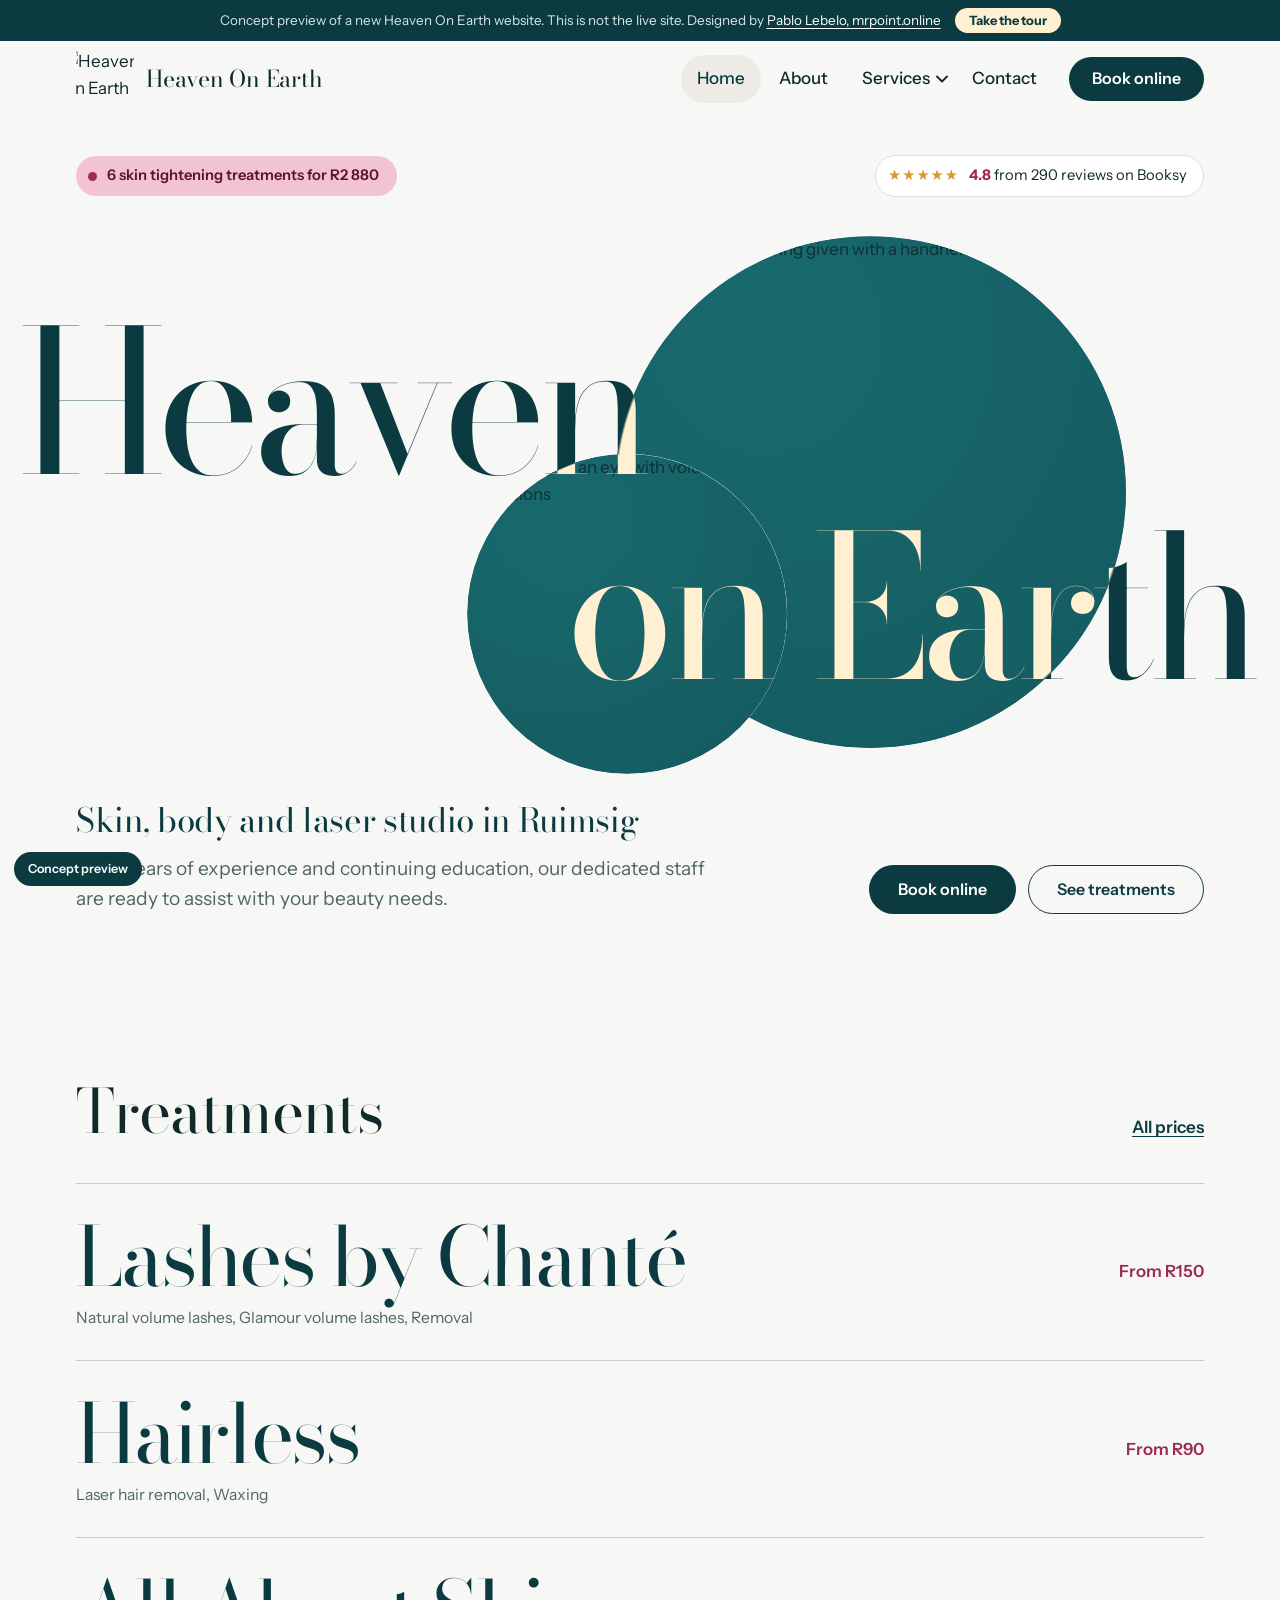
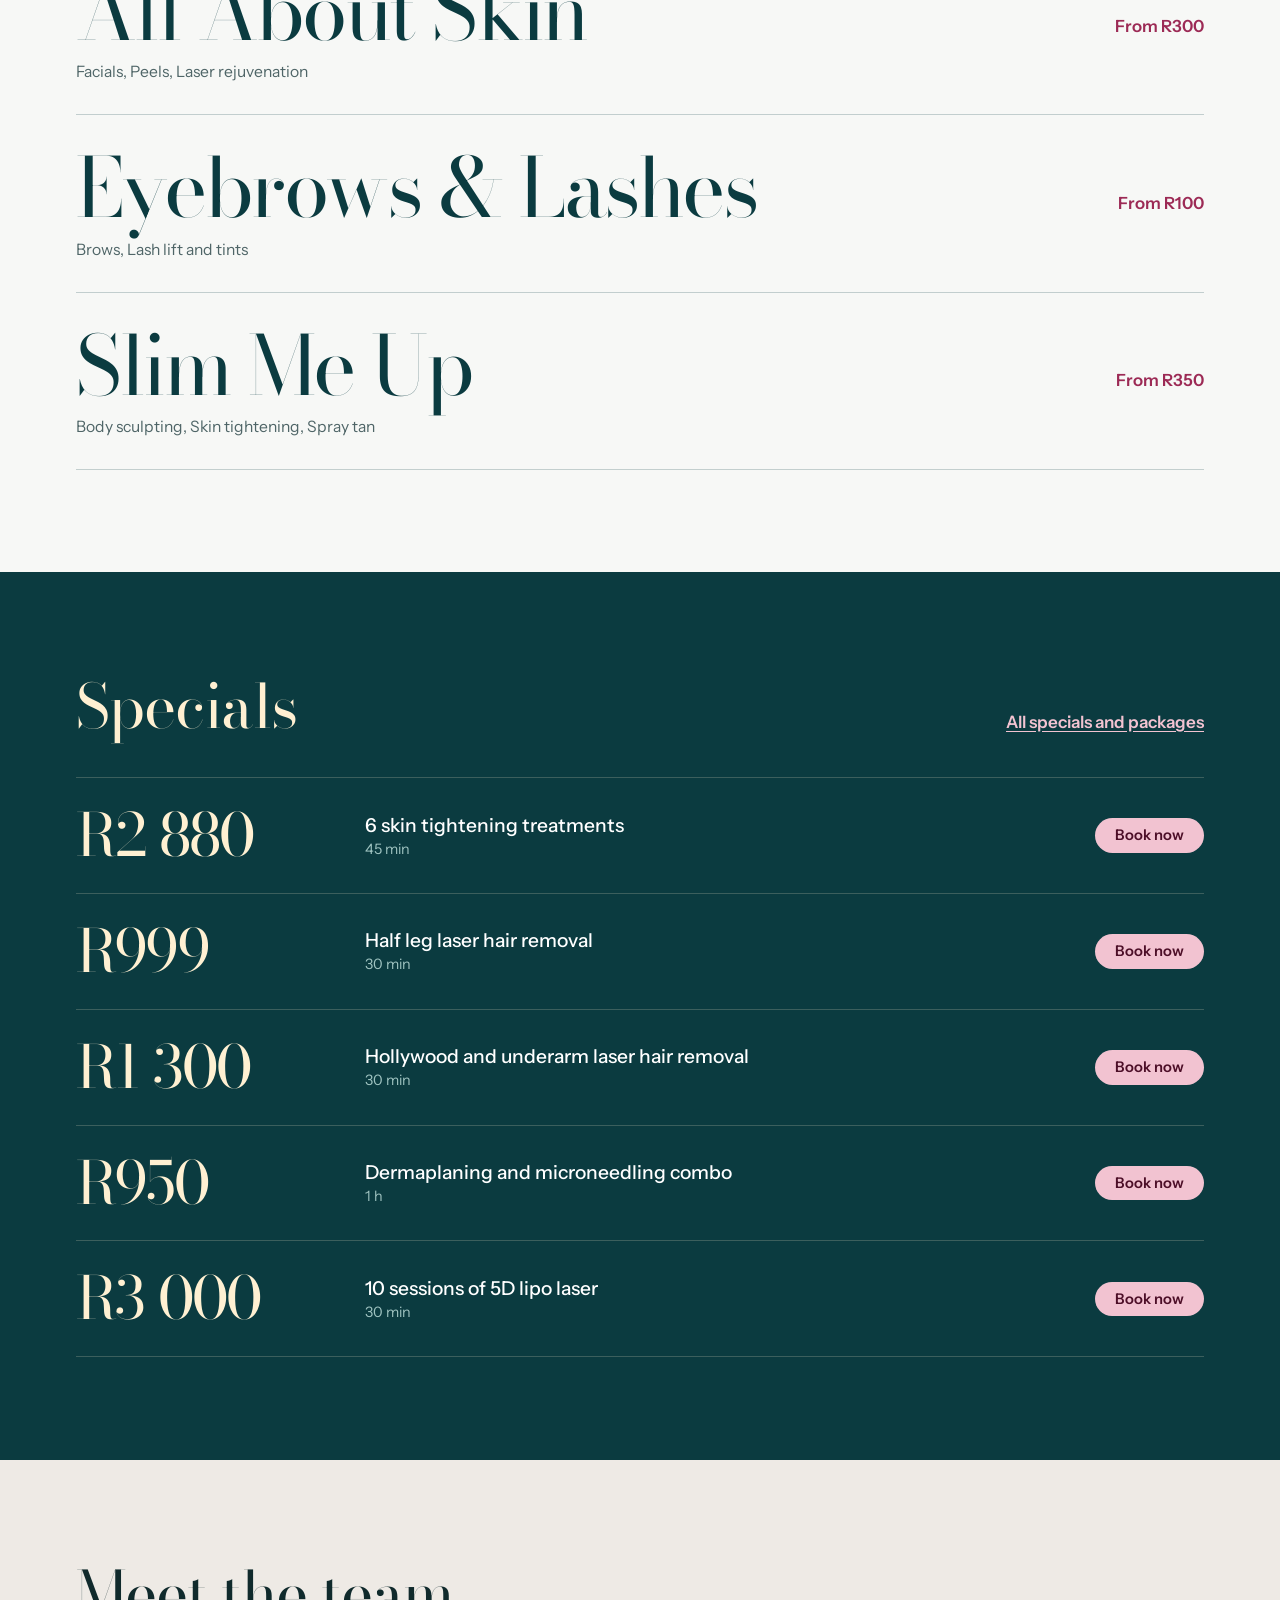
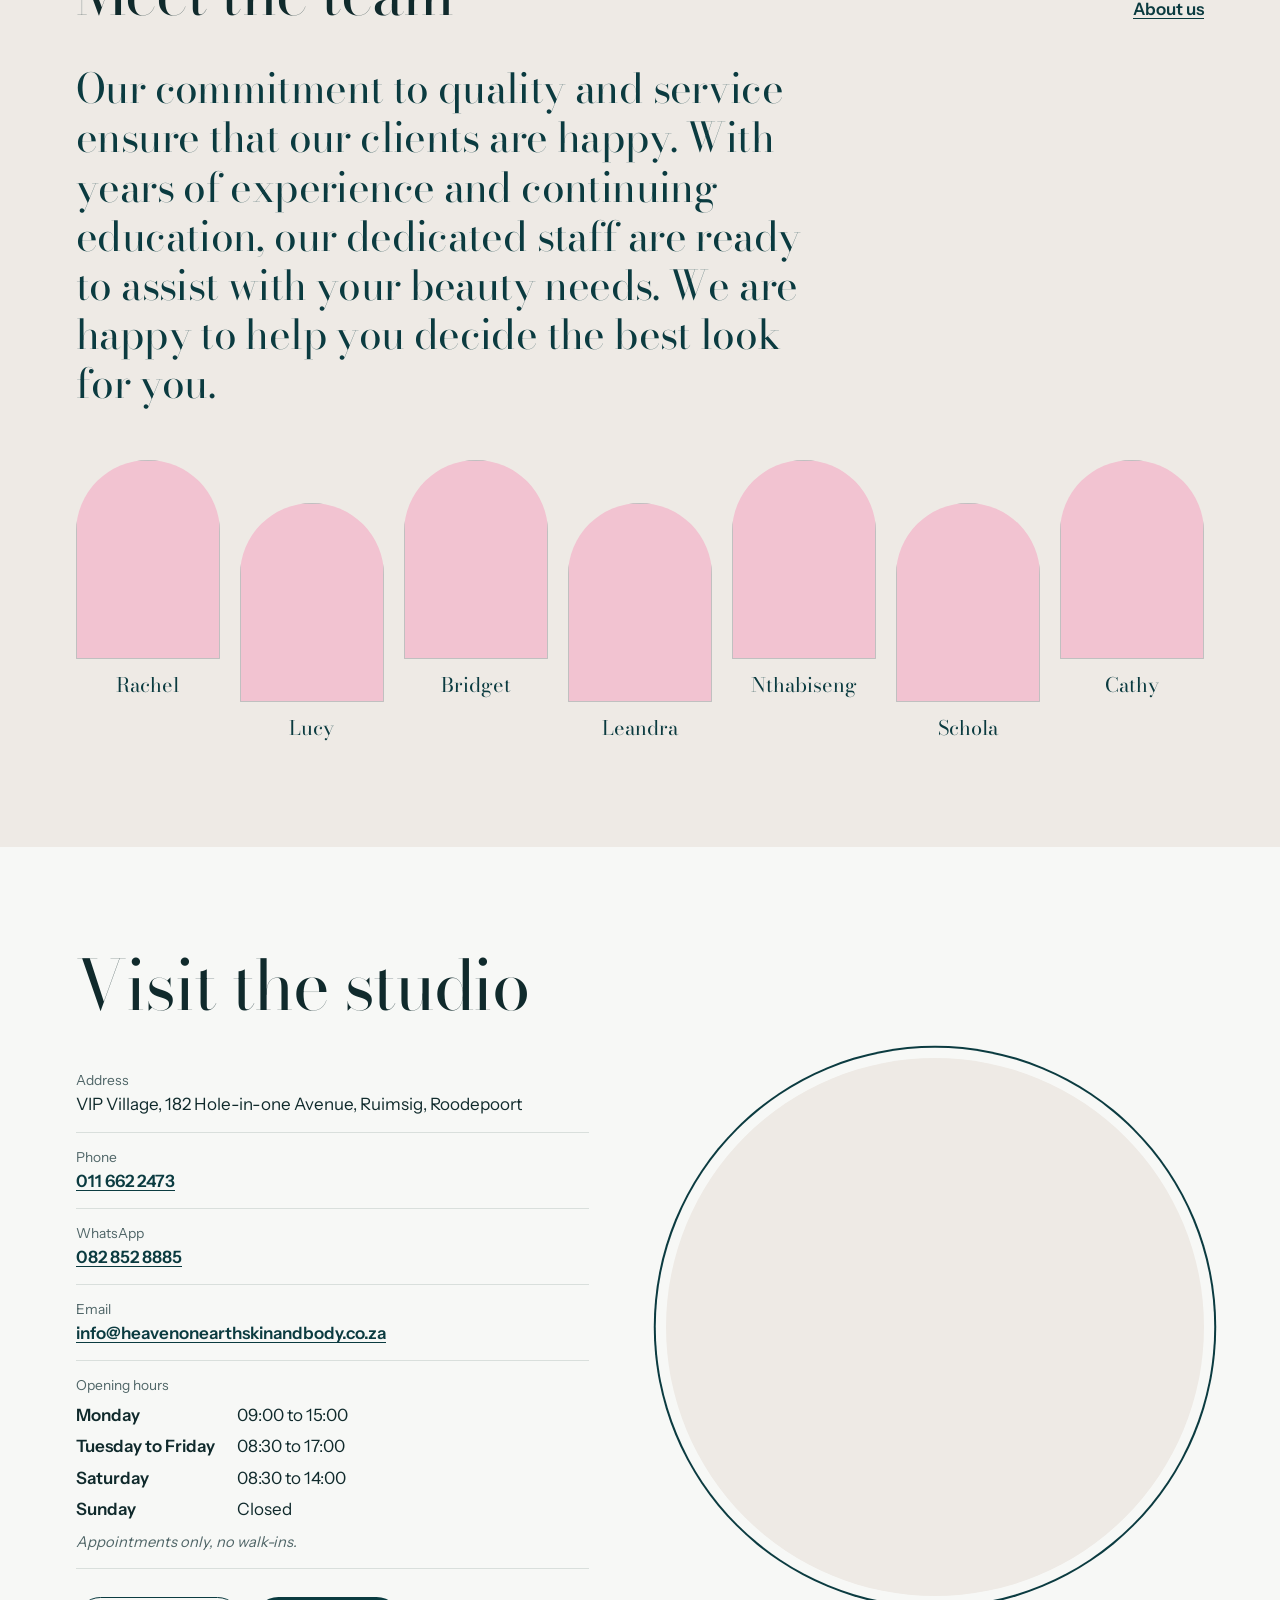
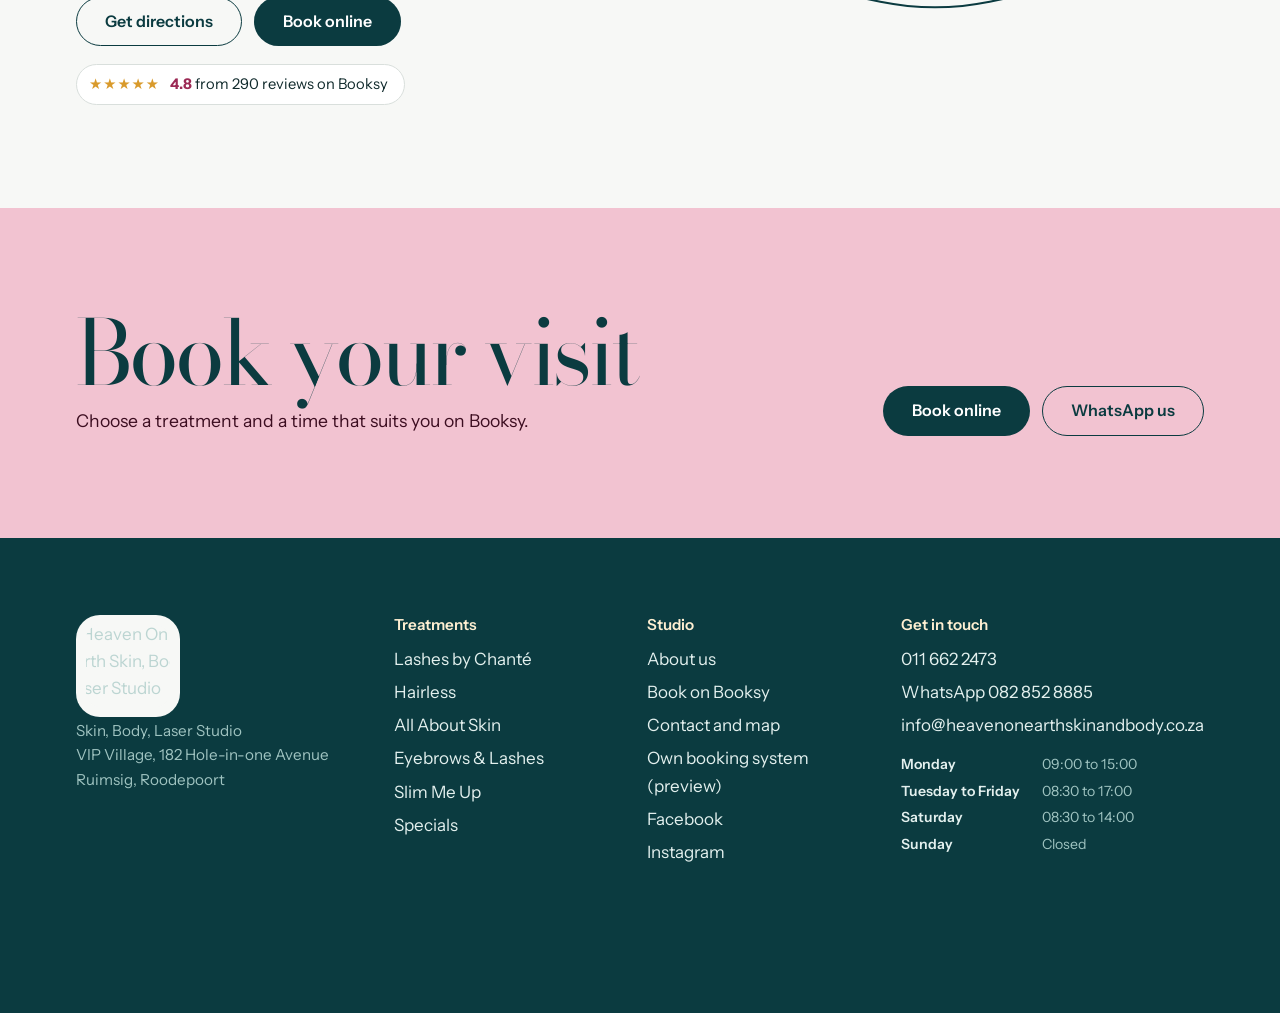
==== commit 0ed10f49: "Redesign: circle-led hero, typographic treatment index, Bodoni Moda and Instrument Sans, restyled in" ====
--- a/index.html
+++ b/index.html
@@ -6,10 +6,12 @@
 <title>Skin, body and laser studio in Ruimsig | Heaven On Earth (concept)</title>
 <meta name="description" content="Concept website for Heaven On Earth Skin, Body, Laser Studio in Ruimsig, Roodepoort: laser hair removal, skin treatments, lashes, brows and body sculpting.">
 <meta name="robots" content="noindex, nofollow">
-<meta name="theme-color" content="#0f3f43">
-<link rel="icon" href="data:image/svg+xml,%3Csvg xmlns='http://www.w3.org/2000/svg' viewBox='0 0 64 64'%3E%3Ccircle cx='38' cy='26' r='24' fill='%231d7a7f'/%3E%3Ccircle cx='22' cy='42' r='16' fill='%23ebe7e3'/%3E%3C/svg%3E">
-<link rel="preconnect" href="https://fonts.googleapis.com"><link rel="preconnect" href="https://fonts.gstatic.com" crossorigin><link rel="stylesheet" href="https://fonts.googleapis.com/css2?family=Hanken+Grotesk:wght@400;500;600;700&family=Instrument+Serif:ital@0;1&display=swap">
-<link rel="stylesheet" href="styles.css?v=e060b1e8">
+<meta name="theme-color" content="#0b3b40">
+<link rel="icon" href="data:image/svg+xml,%3Csvg xmlns='http://www.w3.org/2000/svg' viewBox='0 0 64 64'%3E%3Ccircle cx='38' cy='26' r='24' fill='%231d7a7f'/%3E%3Ccircle cx='22' cy='42' r='16' fill='%23f2c3d1'/%3E%3C/svg%3E">
+<link rel="preload" href="fonts/bodoni-moda-latin-opsz-normal.woff2" as="font" type="font/woff2" crossorigin><link rel="preload" href="fonts/instrument-sans-latin-wght-normal.woff2" as="font" type="font/woff2" crossorigin>
+<link rel="stylesheet" href="styles.css?v=959898f2">
+<script>/* skipped page transitions are harmless: keep them out of the error log */
+["pageswap","pagereveal"].forEach(function(n){addEventListener(n,function(e){var v=e.viewTransition;if(v)["ready","finished","updateCallbackDone"].forEach(function(k){v[k]&&v[k].catch&&v[k].catch(function(){})})})});</script>
 
 </head>
 <body>
@@ -35,40 +37,41 @@
   </div>
 </header>
 <main id="main">
-<section class="h2-hero">
-  <div class="wrap h2-grid">
-    <div class="h2-copy">
-      <a class="h2-offer" href="specials"><span class="dot" aria-hidden="true"></span>6 skin tightening treatments for R2 880</a>
-      <h1>Heaven On Earth</h1>
-      <p class="strap">Skin, Body, Laser Studio in Ruimsig</p>
+<section class="hero" aria-label="Heaven On Earth">
+  <div class="wrap hero-top">
+    <a class="offer-pill" href="specials"><span class="dot" aria-hidden="true"></span>6 skin tightening treatments for R2 880</a>
+    <a class="rating " href="https://booksy.com/en-za/7335_heaven-on-earth-skin-body-laser-studio_skin-care_54437_roodepoort" target="_blank" rel="noopener"><span class="stars" aria-hidden="true">★★★★★</span><span><b>4.8</b> from 290 reviews on Booksy</span></a>
+  </div>
+  <div class="stage" data-stage>
+    <div class="disc disc-a"><img src="https://heavenonearthskinandbody.co.za/wp-content/uploads/2023/02/Slider_bg3.jpg" width="1280" height="958" alt="Facial treatment being given with a handheld device"></div>
+    <div class="disc disc-b"><img src="https://heavenonearthskinandbody.co.za/wp-content/uploads/2022/04/Service_Lashes.jpg" width="1080" height="1080" alt="Close-up of an eye with volume lash extensions"></div>
+    <h1 class="wordmark"><span class="w1">Heaven</span><span class="w2">on Earth</span></h1>
+    <div class="wordmark wordmark-inv" aria-hidden="true"><span class="w1">Heaven</span><span class="w2">on Earth</span></div>
+  </div>
+  <div class="wrap hero-foot">
+    <div>
+      <p class="strap">Skin, body and laser studio in Ruimsig</p>
       <p class="lede">With years of experience and continuing education, our dedicated staff are ready to assist with your beauty needs.</p>
-      <div class="btn-row"><a class="btn btn-solid" href="https://booksy.com/en-za/7335_heaven-on-earth-skin-body-laser-studio_skin-care_54437_roodepoort" target="_blank" rel="noopener">Book online</a><a class="btn btn-line" href="services">See treatments</a></div>
-      <a class="rating in-hero" href="https://booksy.com/en-za/7335_heaven-on-earth-skin-body-laser-studio_skin-care_54437_roodepoort" target="_blank" rel="noopener"><span class="stars" aria-hidden="true">★★★★★</span><span><b>4.8</b> from 290 reviews on Booksy</span></a>
     </div>
-    <div class="h2-visual">
-      <div class="arch"><img src="https://heavenonearthskinandbody.co.za/wp-content/uploads/2023/02/Slider_bg3.jpg" width="1280" height="958" alt="Facial treatment being given with a handheld device"></div>
-      <div class="h2-orb"><img src="https://heavenonearthskinandbody.co.za/wp-content/uploads/2022/04/Service_Lashes.jpg" width="1080" height="1080" alt="Close-up of an eye with volume lash extensions"></div>
-      <a class="chip c1" href="hairless"><span>Laser lip or chin</span><b>R300</b></a><a class="chip c2" href="eyebrows-and-lashes"><span>Keratin lash lift</span><b>R550</b></a><a class="chip c3" href="all-about-skin"><span>Hydration facial</span><b>R550</b></a>
-    </div>
+    <div class="hero-actions"><div class="btn-row"><a class="btn btn-solid" href="https://booksy.com/en-za/7335_heaven-on-earth-skin-body-laser-studio_skin-care_54437_roodepoort" target="_blank" rel="noopener">Book online</a><a class="btn btn-line" href="services">See treatments</a></div></div>
   </div>
 </section>
-<section class="h2-section" aria-labelledby="t-h">
+<section class="section treatments" aria-labelledby="t-h">
   <div class="wrap">
-    <div class="h2-head"><h2 id="t-h">Treatments</h2><a class="text-link" href="services">All prices</a></div>
-    <p class="swipe-hint" aria-hidden="true">Swipe to see all five</p>
+    <div class="sec-head"><h2 id="t-h">Treatments</h2><a class="text-link" href="services">All prices</a></div>
+    <ul class="tx" aria-label="Treatment areas"><li><a class="tx-row" href="lashes-by-chante" data-peek="https://heavenonearthskinandbody.co.za/wp-content/uploads/2022/04/Service_Lashes.jpg"><span class="tx-thumb"><img src="https://heavenonearthskinandbody.co.za/wp-content/uploads/2022/04/Service_Lashes.jpg" width="1080" height="1080" alt="" loading="lazy" decoding="async"></span><span class="tx-name">Lashes by Chanté</span><span class="tx-groups">Natural volume lashes, Glamour volume lashes, Removal</span><span class="tx-from">From R150</span></a></li><li><a class="tx-row" href="hairless" data-peek="https://heavenonearthskinandbody.co.za/wp-content/uploads/2019/10/WhatsApp-Image-2019-11-12-at-9.52.16-AM.jpeg"><span class="tx-thumb"><img src="https://heavenonearthskinandbody.co.za/wp-content/uploads/2019/10/WhatsApp-Image-2019-11-12-at-9.52.16-AM.jpeg" width="1080" height="1080" alt="" loading="lazy" decoding="async"></span><span class="tx-name">Hairless</span><span class="tx-groups">Laser hair removal, Waxing</span><span class="tx-from">From R90</span></a></li><li><a class="tx-row" href="all-about-skin" data-peek="https://heavenonearthskinandbody.co.za/wp-content/uploads/2019/10/Service_skin.jpg"><span class="tx-thumb"><img src="https://heavenonearthskinandbody.co.za/wp-content/uploads/2019/10/Service_skin.jpg" width="834" height="834" alt="" loading="lazy" decoding="async"></span><span class="tx-name">All About Skin</span><span class="tx-groups">Facials, Peels, Laser rejuvenation</span><span class="tx-from">From R300</span></a></li><li><a class="tx-row" href="eyebrows-and-lashes" data-peek="https://heavenonearthskinandbody.co.za/wp-content/uploads/2019/10/Service_EyebrowLashes.jpg"><span class="tx-thumb"><img src="https://heavenonearthskinandbody.co.za/wp-content/uploads/2019/10/Service_EyebrowLashes.jpg" width="834" height="834" alt="" loading="lazy" decoding="async"></span><span class="tx-name">Eyebrows &amp; Lashes</span><span class="tx-groups">Brows, Lash lift and tints</span><span class="tx-from">From R100</span></a></li><li><a class="tx-row" href="slim-me-up" data-peek="https://heavenonearthskinandbody.co.za/wp-content/uploads/2019/10/Service_Slim.jpg"><span class="tx-thumb"><img src="https://heavenonearthskinandbody.co.za/wp-content/uploads/2019/10/Service_Slim.jpg" width="1080" height="1080" alt="" loading="lazy" decoding="async"></span><span class="tx-name">Slim Me Up</span><span class="tx-groups">Body sculpting, Skin tightening, Spray tan</span><span class="tx-from">From R350</span></a></li></ul>
   </div>
-  <div class="cards-wrap"><ul class="cards" aria-label="Treatment areas"><li><a class="tcard" href="lashes-by-chante"><span class="tcard-img"><img src="https://heavenonearthskinandbody.co.za/wp-content/uploads/2022/04/Service_Lashes.jpg" width="1080" height="1080" alt=""></span><span class="tcard-body"><span class="tcard-name">Lashes by Chanté</span><span class="tcard-groups">Natural volume lashes, Glamour volume lashes, Removal</span><span class="tcard-from">From R150</span></span></a></li><li><a class="tcard" href="hairless"><span class="tcard-img"><img src="https://heavenonearthskinandbody.co.za/wp-content/uploads/2019/10/WhatsApp-Image-2019-11-12-at-9.52.16-AM.jpeg" width="1080" height="1080" alt=""></span><span class="tcard-body"><span class="tcard-name">Hairless</span><span class="tcard-groups">Laser hair removal, Waxing</span><span class="tcard-from">From R90</span></span></a></li><li><a class="tcard" href="all-about-skin"><span class="tcard-img"><img src="https://heavenonearthskinandbody.co.za/wp-content/uploads/2019/10/Service_skin.jpg" width="834" height="834" alt=""></span><span class="tcard-body"><span class="tcard-name">All About Skin</span><span class="tcard-groups">Facials, Peels, Laser rejuvenation</span><span class="tcard-from">From R300</span></span></a></li><li><a class="tcard" href="eyebrows-and-lashes"><span class="tcard-img"><img src="https://heavenonearthskinandbody.co.za/wp-content/uploads/2019/10/Service_EyebrowLashes.jpg" width="834" height="834" alt=""></span><span class="tcard-body"><span class="tcard-name">Eyebrows &amp; Lashes</span><span class="tcard-groups">Brows, Lash lift and tints</span><span class="tcard-from">From R100</span></span></a></li><li><a class="tcard" href="slim-me-up"><span class="tcard-img"><img src="https://heavenonearthskinandbody.co.za/wp-content/uploads/2019/10/Service_Slim.jpg" width="1080" height="1080" alt=""></span><span class="tcard-body"><span class="tcard-name">Slim Me Up</span><span class="tcard-groups">Body sculpting, Skin tightening, Spray tan</span><span class="tcard-from">From R350</span></span></a></li></ul></div>
 </section>
-<section class="h2-section h2-specials" aria-labelledby="sp-h">
+<section class="section specials" aria-labelledby="sp-h">
   <div class="wrap">
-    <div class="h2-head"><h2 id="sp-h">Specials</h2><a class="text-link" href="specials">All specials and packages</a></div>
+    <div class="sec-head"><h2 id="sp-h">Specials</h2><a class="text-link" href="specials">All specials and packages</a></div>
+    <ul class="sp-list"><li class="sp-row"><span class="sp-price">R2 880</span><span class="sp-name">6 skin tightening treatments<span class="sp-meta">45 min</span></span><span class="bk-wrap"><a class="bk" href="https://booksy.com/en-za/7335_heaven-on-earth-skin-body-laser-studio_skin-care_54437_roodepoort" target="_blank" rel="noopener" aria-label="Book 6 skin tightening treatments on Booksy (opens in a new tab)">Book now</a></span></li><li class="sp-row"><span class="sp-price">R999</span><span class="sp-name">Half leg laser hair removal<span class="sp-meta">30 min</span></span><span class="bk-wrap"><a class="bk" href="https://booksy.com/en-za/7335_heaven-on-earth-skin-body-laser-studio_skin-care_54437_roodepoort" target="_blank" rel="noopener" aria-label="Book Half leg laser hair removal on Booksy (opens in a new tab)">Book now</a></span></li><li class="sp-row"><span class="sp-price">R1 300</span><span class="sp-name">Hollywood and underarm laser hair removal<span class="sp-meta">30 min</span></span><span class="bk-wrap"><a class="bk" href="https://booksy.com/en-za/7335_heaven-on-earth-skin-body-laser-studio_skin-care_54437_roodepoort" target="_blank" rel="noopener" aria-label="Book Hollywood and underarm laser hair removal on Booksy (opens in a new tab)">Book now</a></span></li><li class="sp-row"><span class="sp-price">R950</span><span class="sp-name">Dermaplaning and microneedling combo<span class="sp-meta">1 h</span></span><span class="bk-wrap"><a class="bk" href="https://booksy.com/en-za/7335_heaven-on-earth-skin-body-laser-studio_skin-care_54437_roodepoort" target="_blank" rel="noopener" aria-label="Book Dermaplaning and microneedling combo on Booksy (opens in a new tab)">Book now</a></span></li><li class="sp-row"><span class="sp-price">R3 000</span><span class="sp-name">10 sessions of 5D lipo laser<span class="sp-meta">30 min</span></span><span class="bk-wrap"><a class="bk" href="https://booksy.com/en-za/7335_heaven-on-earth-skin-body-laser-studio_skin-care_54437_roodepoort" target="_blank" rel="noopener" aria-label="Book 10 sessions of 5D lipo laser on Booksy (opens in a new tab)">Book now</a></span></li></ul>
   </div>
-  <div class="cards-wrap"><ul class="specs"><li><div class="spec"><span class="spec-name">6 skin tightening treatments</span><span class="spec-meta">45 min</span><span class="spec-price">R2 880</span><a class="bk" href="https://booksy.com/en-za/7335_heaven-on-earth-skin-body-laser-studio_skin-care_54437_roodepoort" target="_blank" rel="noopener" aria-label="Book 6 skin tightening treatments on Booksy (opens in a new tab)">Book now</a></div></li><li><div class="spec"><span class="spec-name">Half leg laser hair removal</span><span class="spec-meta">30 min</span><span class="spec-price">R999</span><a class="bk" href="https://booksy.com/en-za/7335_heaven-on-earth-skin-body-laser-studio_skin-care_54437_roodepoort" target="_blank" rel="noopener" aria-label="Book Half leg laser hair removal on Booksy (opens in a new tab)">Book now</a></div></li><li><div class="spec"><span class="spec-name">Hollywood and underarm laser hair removal</span><span class="spec-meta">30 min</span><span class="spec-price">R1 300</span><a class="bk" href="https://booksy.com/en-za/7335_heaven-on-earth-skin-body-laser-studio_skin-care_54437_roodepoort" target="_blank" rel="noopener" aria-label="Book Hollywood and underarm laser hair removal on Booksy (opens in a new tab)">Book now</a></div></li><li><div class="spec"><span class="spec-name">Dermaplaning and microneedling combo</span><span class="spec-meta">1 h</span><span class="spec-price">R950</span><a class="bk" href="https://booksy.com/en-za/7335_heaven-on-earth-skin-body-laser-studio_skin-care_54437_roodepoort" target="_blank" rel="noopener" aria-label="Book Dermaplaning and microneedling combo on Booksy (opens in a new tab)">Book now</a></div></li><li><div class="spec"><span class="spec-name">10 sessions of 5D lipo laser</span><span class="spec-meta">30 min</span><span class="spec-price">R3 000</span><a class="bk" href="https://booksy.com/en-za/7335_heaven-on-earth-skin-body-laser-studio_skin-care_54437_roodepoort" target="_blank" rel="noopener" aria-label="Book 10 sessions of 5D lipo laser on Booksy (opens in a new tab)">Book now</a></div></li></ul></div>
 </section>
-<section class="h2-section h2-team" aria-labelledby="team-h">
+<section class="section crew" aria-labelledby="team-h">
   <div class="wrap">
-    <div class="h2-head"><h2 id="team-h">Meet the team</h2><a class="text-link" href="about">About us</a></div>
-    <p class="team-intro">Our commitment to quality and service ensure that our clients are happy. With years of experience and continuing education, our dedicated staff are ready to assist with your beauty needs. We are happy to help you decide the best look for you.</p>
+    <div class="sec-head"><h2 id="team-h">Meet the team</h2><a class="text-link" href="about">About us</a></div>
+    <p class="crew-intro">Our commitment to quality and service ensure that our clients are happy. With years of experience and continuing education, our dedicated staff are ready to assist with your beauty needs. We are happy to help you decide the best look for you.</p>
   </div>
   <ul class="mini-team"><li><a href="about"><span class="mini-portrait"><img src="https://heavenonearthskinandbody.co.za/wp-content/uploads/2023/02/Team_Rachel.jpg" width="834" height="1250" alt="" loading="lazy" decoding="async"></span><span class="mini-nm">Rachel</span></a></li><li><a href="about"><span class="mini-portrait"><img src="https://heavenonearthskinandbody.co.za/wp-content/uploads/2023/02/Team_Lucy.jpg" width="834" height="1250" alt="" loading="lazy" decoding="async"></span><span class="mini-nm">Lucy</span></a></li><li><a href="about"><span class="mini-portrait"><img src="https://heavenonearthskinandbody.co.za/wp-content/uploads/2023/02/Team_Bridget.jpg" width="834" height="1250" alt="" loading="lazy" decoding="async"></span><span class="mini-nm">Bridget</span></a></li><li><a href="about"><span class="mini-portrait"><img src="https://heavenonearthskinandbody.co.za/wp-content/uploads/2023/02/Team_Leandra.jpg" width="834" height="1250" alt="" loading="lazy" decoding="async"></span><span class="mini-nm">Leandra</span></a></li><li><a href="about"><span class="mini-portrait"><img src="https://heavenonearthskinandbody.co.za/wp-content/uploads/2023/02/Team_Nthabiseng.jpg" width="834" height="1250" alt="" loading="lazy" decoding="async"></span><span class="mini-nm">Nthabiseng</span></a></li><li><a href="about"><span class="mini-portrait"><img src="https://heavenonearthskinandbody.co.za/wp-content/uploads/2023/02/Team_Schola.jpg" width="401" height="600" alt="" loading="lazy" decoding="async"></span><span class="mini-nm">Schola</span></a></li><li><a href="about"><span class="mini-portrait"><img src="https://heavenonearthskinandbody.co.za/wp-content/uploads/2023/02/Team_Cathy.jpg" width="700" height="1050" alt="" loading="lazy" decoding="async"></span><span class="mini-nm">Cathy</span></a></li></ul>
 </section>
@@ -83,16 +86,16 @@
         <li><span class="k">Email</span><a href="mailto:info@heavenonearthskinandbody.co.za">info@heavenonearthskinandbody.co.za</a></li>
         <li class="full"><span class="k">Opening hours</span><dl class="hours-list"><dt>Monday</dt><dd>09:00 to 15:00</dd><dt>Tuesday to Friday</dt><dd>08:30 to 17:00</dd><dt>Saturday</dt><dd>08:30 to 14:00</dd><dt>Sunday</dt><dd>Closed</dd></dl><span class="policy">Appointments only, no walk-ins.</span></li>
       </ul>
-      <div class="btn-row"><a class="btn btn-light" href="https://www.google.com/maps/dir/?api=1&destination=VIP+Village%2C+182+Hole-in-one+Avenue%2C+Ruimsig%2C+Roodepoort" rel="noopener">Get directions</a><a class="btn btn-line" style="border-color:#fff;color:#fff" href="https://booksy.com/en-za/7335_heaven-on-earth-skin-body-laser-studio_skin-care_54437_roodepoort" target="_blank" rel="noopener">Book online</a></div>
-      <a class="rating on-dark" href="https://booksy.com/en-za/7335_heaven-on-earth-skin-body-laser-studio_skin-care_54437_roodepoort" target="_blank" rel="noopener"><span class="stars" aria-hidden="true">★★★★★</span><span><b>4.8</b> from 290 reviews on Booksy</span></a>
+      <div class="btn-row"><a class="btn btn-line" href="https://www.google.com/maps/dir/?api=1&destination=VIP+Village%2C+182+Hole-in-one+Avenue%2C+Ruimsig%2C+Roodepoort" rel="noopener">Get directions</a><a class="btn btn-solid" href="https://booksy.com/en-za/7335_heaven-on-earth-skin-body-laser-studio_skin-care_54437_roodepoort" target="_blank" rel="noopener">Book online</a></div>
+      <a class="rating " href="https://booksy.com/en-za/7335_heaven-on-earth-skin-body-laser-studio_skin-care_54437_roodepoort" target="_blank" rel="noopener"><span class="stars" aria-hidden="true">★★★★★</span><span><b>4.8</b> from 290 reviews on Booksy</span></a>
     </div>
     <iframe class="map" title="Map showing Heaven On Earth Skin, Body, Laser Studio" src="https://www.google.com/maps?q=VIP+Village%2C+182+Hole-in-one+Avenue%2C+Ruimsig%2C+Roodepoort&output=embed" loading="lazy" referrerpolicy="no-referrer-when-downgrade" allowfullscreen></iframe>
   </div>
 </section><div class="home-cta">
 <section class="cta">
   <div class="wrap">
-    <div><h2>Ready to book?</h2><p>Choose a treatment and a time that suits you on Booksy.</p></div>
-    <div class="btn-row"><a class="btn btn-light" href="https://booksy.com/en-za/7335_heaven-on-earth-skin-body-laser-studio_skin-care_54437_roodepoort" target="_blank" rel="noopener">Book online</a><a class="btn btn-line" style="border-color:#fff;color:#fff" href="https://wa.me/27828528885" rel="noopener">WhatsApp us</a></div>
+    <div><h2>Book your visit</h2><p>Choose a treatment and a time that suits you on Booksy.</p></div>
+    <div class="btn-row"><a class="btn btn-light" href="https://booksy.com/en-za/7335_heaven-on-earth-skin-body-laser-studio_skin-care_54437_roodepoort" target="_blank" rel="noopener">Book online</a><a class="btn btn-line" href="https://wa.me/27828528885" rel="noopener">WhatsApp us</a></div>
   </div>
 </section></div>
 </main>
@@ -115,7 +118,7 @@
         <dl class="hours-list foot-hours"><dt>Monday</dt><dd>09:00 to 15:00</dd><dt>Tuesday to Friday</dt><dd>08:30 to 17:00</dd><dt>Saturday</dt><dd>08:30 to 14:00</dd><dt>Sunday</dt><dd>Closed</dd></dl></div>
     </div>
     <div class="legal">
-      <p>Concept website by Pablo Lebelo, <a href="https://mrpoint.online">mrpoint.online</a>, 073 708 6840. Not the official site of Heaven On Earth Skin &amp; Body Studio.</p>
+      <p>Concept website by Pablo Lebelo, <a href="https://mrpoint.online">mrpoint.online</a>, <a href="tel:+27604521037">060 452 1037</a>. Not the official site of Heaven On Earth Skin &amp; Body Studio.</p>
       <p>Treatments and prices are from the studio's Booksy menu (November 2026). Text, photos and logo are from its current website.</p>
     </div>
   </div>
@@ -126,7 +129,7 @@
   <a href="https://wa.me/27828528885" rel="noopener"><svg viewBox="0 0 24 24" aria-hidden="true"><path d="M4 20l1.3-3.9A8 8 0 1112 20a8 8 0 01-3.9-1L4 20z" fill="none" stroke="currentColor" stroke-width="1.8" stroke-linejoin="round"/></svg>WhatsApp</a>
   <a class="dock-main" href="https://booksy.com/en-za/7335_heaven-on-earth-skin-body-laser-studio_skin-care_54437_roodepoort" target="_blank" rel="noopener"><svg viewBox="0 0 24 24" aria-hidden="true"><rect x="3.5" y="5" width="17" height="15.5" rx="3" fill="none" stroke="currentColor" stroke-width="1.8"/><path d="M3.5 10h17M8 3v4M16 3v4" stroke="currentColor" stroke-width="1.8" stroke-linecap="round"/></svg>Book online</a>
 </nav>
-<script src="site.js?v=5970271c" defer></script>
-<script src="tour.js?v=af3899d8" defer></script>
+<script src="site.js?v=f3a2aed3" defer></script>
+<script src="tour.js?v=9c69a6c0" defer></script>
 </body>
 </html>
--- a/styles.css
+++ b/styles.css
@@ -1,189 +1,321 @@
-/* Heaven On Earth Skin, Body, Laser Studio: concept styles
-   Palette taken from the studio logo (lagoon teal, pearl silver) and the pink backdrop of the team photos. */
+/* Heaven On Earth Skin, Body, Laser Studio: concept styles, edition 2
+   Idea: the logo is two overlapping circles, so the site is built from circles and light.
+   Lagoon and teal come from the logo, pearl from its silver, rose from the team photo backdrop. */
+
+@font-face{font-family:"Bodoni Moda";font-style:normal;font-weight:400 900;font-display:swap;src:url(fonts/bodoni-moda-latin-opsz-normal.woff2) format("woff2")}
+@font-face{font-family:"Bodoni Moda";font-style:italic;font-weight:400 900;font-display:swap;src:url(fonts/bodoni-moda-latin-opsz-italic.woff2) format("woff2")}
+@font-face{font-family:"Instrument Sans";font-style:normal;font-weight:400 700;font-display:swap;src:url(fonts/instrument-sans-latin-wght-normal.woff2) format("woff2")}
+
+@property --k{syntax:"<number>";inherits:true;initial-value:1}
+
 :root{
+  --lagoon:#0b3b40;
   --teal:#1d7a7f;
-  --teal-deep:#0f3f43;
-  --ink:#14292b;
-  --muted:#4a6264;
-  --porcelain:#fafcfb;
-  --mist:#e8f1f0;
-  --pearl:#ebe7e3;
-  --line:#d3dedd;
-  --flamingo-tint:#fbeaf0;
-  --flamingo:#b3305a;
-  --radius:20px;
-  --serif:"Instrument Serif","Iowan Old Style",Georgia,serif;
-  --sans:"Hanken Grotesk",system-ui,-apple-system,"Segoe UI",Roboto,sans-serif;
+  --pearl:#eeeae5;
+  --rose:#f2c3d1;
+  --halo:#fff0d2;
+  --berry:#9c2a55;
+  --ink:#102a2c;
+  --muted:#4f6567;
+  --paper:#f7f8f6;
+  --line:#d9dfdc;
+  --rose-line:#ecd0d9;
+  --blush:#fbeef2;
+  --blush-2:#f6dbe4;
+  --mist:#e8efed;
+  --radius:18px;
+  --display:"Bodoni Moda","Didot","Bodoni 72",Georgia,serif;
+  --sans:"Instrument Sans",system-ui,-apple-system,"Segoe UI",Roboto,sans-serif;
+  --ease:cubic-bezier(.22,1,.36,1);
+  --ease-soft:cubic-bezier(.4,0,.2,1);
+  /* legacy names used by the booking and tour scripts' markup */
+  --teal-deep:var(--lagoon);--porcelain:var(--paper);--flamingo:var(--berry);--serif:var(--display);
 }
 *,*::before,*::after{box-sizing:border-box}
-html{-webkit-text-size-adjust:100%;scroll-behavior:smooth}
-body{margin:0;background:var(--porcelain);color:var(--ink);font:400 1.0625rem/1.65 var(--sans);-webkit-font-smoothing:antialiased}
-img{max-width:100%;display:block}
-a{color:var(--teal-deep)}
-a:hover{color:var(--teal)}
-h1,h2,h3,h4{font-family:var(--serif);font-weight:400;line-height:1.08;margin:0 0 .5em;letter-spacing:-.005em}
-h1{font-size:clamp(3rem,7.4vw,5.6rem);line-height:1}
-h2{font-size:clamp(2.1rem,4.4vw,3.2rem)}
+html{-webkit-text-size-adjust:100%;scroll-behavior:smooth;-webkit-tap-highlight-color:transparent}
+body{margin:0;background:var(--paper);color:var(--ink);font:400 1.0625rem/1.6 var(--sans);-webkit-font-smoothing:antialiased}
+main{overflow-x:clip}
+img{max-width:100%;display:block;transition:opacity .7s var(--ease-soft)}
+img.img-wait{opacity:0}
+a{color:var(--lagoon);text-underline-offset:.2em}
+a:hover{color:var(--berry)}
+h1,h2,h3,h4{font-family:var(--display);font-weight:400;line-height:1.05;margin:0 0 .5em;letter-spacing:-.015em}
+h1{font-size:clamp(3rem,7vw,5.4rem);line-height:.98}
+h2{font-size:clamp(2.2rem,5vw,3.8rem)}
 h3{font-size:clamp(1.6rem,2.6vw,2rem)}
 p{margin:0 0 1em;max-width:62ch}
-:focus-visible{outline:3px solid var(--teal);outline-offset:3px;border-radius:6px}
+:focus-visible{outline:3px solid var(--berry);outline-offset:3px;border-radius:6px}
 .sr{position:absolute;width:1px;height:1px;overflow:hidden;clip:rect(0 0 0 0);white-space:nowrap}
-.skip{position:absolute;left:12px;top:-60px;background:var(--teal-deep);color:#fff;padding:10px 16px;border-radius:10px;z-index:100}
+.skip{position:absolute;left:12px;top:-60px;background:var(--lagoon);color:#fff;padding:10px 16px;border-radius:10px;z-index:200}
 .skip:focus{top:12px;color:#fff}
-.wrap{width:100%;max-width:1160px;margin-inline:auto;padding-inline:clamp(20px,5vw,48px)}
-.lede{font-size:1.2rem;color:var(--muted);max-width:52ch}
-
-/* concept markers */
-.concept-bar{background:var(--teal-deep);color:#dcecea;font-size:.84rem;line-height:1.4;padding:8px 0;text-align:center}
+.wrap{width:100%;max-width:1240px;margin-inline:auto;padding-inline:clamp(20px,5vw,56px)}
+.lede{font-size:1.2rem;color:var(--muted);max-width:50ch}
+.contact-grid>*,.visit-grid>*,.split>*,.page-head-grid>*,.hero-foot>*{min-width:0}
+
+/* concept markers (kept: this is a pitch, not the live site) */
+.concept-bar{display:flex;align-items:center;justify-content:center;flex-wrap:wrap;gap:6px 14px;padding:8px 12px;background:var(--lagoon);color:#d6e7e5;font-size:.84rem;line-height:1.4;text-align:center}
 .concept-bar a{color:#fff}
-.concept-chip{position:fixed;left:14px;bottom:14px;z-index:60;background:var(--teal-deep);color:#fff;font-size:.78rem;font-weight:600;padding:7px 14px;border-radius:999px;box-shadow:0 4px 14px rgba(15,63,67,.3)}
+.tour-launch{border:0;border-radius:999px;padding:5px 14px;background:var(--halo);color:var(--lagoon);font:700 .8rem var(--sans);cursor:pointer;transition:transform .3s var(--ease)}
+.tour-launch:hover{transform:translateY(-1px)}
+.concept-chip{position:fixed;left:14px;bottom:14px;z-index:60;background:var(--lagoon);color:#fff;font-size:.78rem;font-weight:600;padding:7px 14px;border-radius:999px}
 
 /* header */
-.site-header{position:sticky;top:0;z-index:50;background:rgba(250,252,251,.94);backdrop-filter:saturate(1.2) blur(10px);border-bottom:1px solid var(--line)}
+.site-header{position:sticky;top:0;z-index:50;background:rgba(247,248,246,.9);backdrop-filter:saturate(1.3) blur(12px);-webkit-backdrop-filter:saturate(1.3) blur(12px);transition:box-shadow .4s var(--ease-soft)}
+.site-header.scrolled{box-shadow:0 1px 0 var(--line)}
 .bar{display:flex;align-items:center;justify-content:space-between;gap:20px;min-height:76px}
-.brand{display:flex;align-items:center;gap:14px;text-decoration:none;color:var(--ink)}
-.logo-crop{display:block;position:relative;overflow:hidden;width:60px;aspect-ratio:1.02;flex:none}
+.brand{display:flex;align-items:center;gap:12px;text-decoration:none;color:var(--ink)}
+.logo-crop{display:block;position:relative;overflow:hidden;width:58px;aspect-ratio:1.02;flex:none}
 .logo-crop img{position:absolute;width:152.2%;max-width:none;left:-25%;top:-4.7%;height:auto}
 .logo-crop.big{width:92px}
-.brand-name{font-family:var(--serif);font-size:1.55rem;line-height:1;white-space:nowrap}
-.nav-list{display:flex;align-items:center;gap:6px;list-style:none;margin:0;padding:0}
-.nav-list a.nav-link{display:block;padding:10px 14px;text-decoration:none;color:var(--ink);font-weight:500;border-radius:999px}
-.nav-list a.nav-link:hover,.nav-list a.nav-link[aria-current="page"]{color:var(--teal);background:var(--mist)}
-#nav{display:flex;align-items:center;gap:14px}
+.brand-name{font-family:var(--display);font-size:1.45rem;line-height:1;white-space:nowrap;letter-spacing:-.01em}
+#nav{display:flex;align-items:center;gap:16px}
+.nav-list{display:flex;align-items:center;gap:2px;list-style:none;margin:0;padding:0}
+.nav-list a.nav-link{display:block;padding:10px 16px;text-decoration:none;color:var(--ink);font-weight:500;border-radius:999px;transition:background-color .3s var(--ease-soft),color .3s var(--ease-soft)}
+.nav-list a.nav-link:hover,.nav-list a.nav-link[aria-current="page"]{background:var(--pearl);color:var(--lagoon)}
 .has-sub{position:relative;display:flex;align-items:center}
-.sub-toggle{border:0;background:none;padding:8px 6px 8px 0;margin-left:-8px;cursor:pointer;color:var(--ink);line-height:0}
-.sub-toggle svg{transition:transform .2s}
+.sub-toggle{border:0;background:none;padding:8px 6px 8px 0;margin-left:-10px;cursor:pointer;color:var(--ink);line-height:0}
+.sub-toggle svg{transition:transform .35s var(--ease)}
 .has-sub.open .sub-toggle svg{transform:rotate(180deg)}
-.sub{display:none;position:absolute;top:100%;left:-12px;min-width:270px;list-style:none;margin:0;padding:10px;background:#fff;border:1px solid var(--line);border-radius:var(--radius);box-shadow:0 18px 40px rgba(15,63,67,.14)}
-.has-sub:hover>.sub,.has-sub.open>.sub,.has-sub:focus-within>.sub{display:block}
+.sub{position:absolute;top:100%;left:-12px;min-width:270px;list-style:none;margin:0;padding:10px;background:var(--paper);border:1px solid var(--line);border-radius:var(--radius);box-shadow:0 24px 50px -24px rgba(11,59,64,.35)}
 .sub a{display:block;padding:10px 14px;border-radius:12px;text-decoration:none;color:var(--ink)}
-.sub a:hover,.sub a[aria-current="page"]{background:var(--mist);color:var(--teal-deep)}
+.sub a:hover,.sub a[aria-current="page"]{background:var(--pearl);color:var(--lagoon)}
 .sub .sub-all{border-top:1px solid var(--line);margin-top:6px;padding-top:6px}
-.menu-btn{display:none;border:1.5px solid var(--teal-deep);background:none;color:var(--teal-deep);border-radius:999px;padding:9px 18px;font:600 .95rem var(--sans);cursor:pointer}
+.menu-btn{display:none;border:1.5px solid var(--lagoon);background:none;color:var(--lagoon);border-radius:999px;padding:9px 18px;font:600 .95rem var(--sans);cursor:pointer}
 
 /* buttons */
-.btn{display:inline-block;padding:14px 28px;border-radius:999px;font:600 1rem/1.2 var(--sans);text-decoration:none;border:1.5px solid transparent;cursor:pointer;transition:background .2s,color .2s,border-color .2s}
-.btn-solid{background:var(--teal);color:#fff}
-.btn-solid:hover{background:var(--teal-deep);color:#fff}
-.btn-line{border-color:var(--teal-deep);color:var(--teal-deep);background:transparent}
-.btn-line:hover{background:var(--teal-deep);color:#fff}
-.btn-light{background:#fff;color:var(--teal-deep)}
-.btn-light:hover{background:var(--mist);color:var(--teal-deep)}
+.btn{display:inline-block;padding:14px 28px;border-radius:999px;font:600 1rem/1.2 var(--sans);text-decoration:none;border:1.5px solid transparent;cursor:pointer;transition:background-color .35s var(--ease-soft),color .35s var(--ease-soft),border-color .35s var(--ease-soft),transform .35s var(--ease)}
+.btn:hover{transform:translateY(-2px)}
+.btn:active{transform:scale(.97);transition-duration:.1s}
+.btn-solid{background:var(--lagoon);color:#fff}
+.btn-solid:hover{background:var(--teal);color:#fff}
+.btn-line{border-color:var(--lagoon);color:var(--lagoon);background:transparent}
+.btn-line:hover{background:var(--lagoon);color:#fff}
+.btn-light{background:var(--halo);color:var(--lagoon)}
+.btn-light:hover{background:#fff;color:var(--lagoon)}
+.btn-berry{background:var(--berry);color:#fff}
+.btn-berry:hover{background:#7d1f43;color:#fff}
 .btn-row{display:flex;flex-wrap:wrap;gap:12px;margin-top:28px}
 .nav-cta{padding:11px 22px}
-
-/* hero + orbs (the logo is two overlapping circles, so photos sit in circles) */
-.hero{padding:clamp(36px,6vw,80px) 0 clamp(48px,7vw,96px)}
-.hero-grid{display:grid;grid-template-columns:1.05fr .95fr;gap:clamp(28px,5vw,72px);align-items:center}
-.hero h1{margin-bottom:.18em}
-.hero .strap{font-family:var(--serif);font-style:italic;font-size:clamp(1.5rem,2.6vw,2rem);color:var(--teal);margin:0 0 1em}
-.hero-meta{margin-top:34px;padding-top:20px;border-top:1px solid var(--line);color:var(--muted);font-size:.98rem}
-.hero-meta a{color:var(--ink);text-decoration:none;font-weight:600}
-.orbs{position:relative;width:min(100%,520px);aspect-ratio:1;margin-inline:auto}
-.orb{position:absolute;border-radius:50%;overflow:hidden;animation:orb-in .9s cubic-bezier(.2,.7,.2,1) both}
-.orb img{width:100%;height:100%;object-fit:cover}
-.orb-main{width:84%;aspect-ratio:1;top:0;right:0}
-.orb-side{width:46%;aspect-ratio:1;left:0;bottom:3%;border:9px solid var(--porcelain);animation-delay:.18s;background:var(--porcelain)}
-.orb-pearl{container-type:size;background:var(--pearl);display:grid;place-items:center;text-align:center;padding:6%;color:var(--teal-deep);font-family:var(--serif);font-style:italic;line-height:1.15}
-.orb-pearl span{font-size:max(12.5px,14cqw);max-width:88%}
-@keyframes orb-in{from{opacity:0;transform:scale(.9)}to{opacity:1;transform:none}}
-
-/* offer */
-.offer{background:var(--flamingo-tint);border-block:1px solid #f1cfdb}
-.offer .wrap{display:flex;flex-wrap:wrap;align-items:center;justify-content:space-between;gap:10px 24px;padding-block:16px}
-.offer p{margin:0;max-width:none;font-weight:600}
-.offer strong{color:var(--flamingo)}
-.offer a{font-weight:600;color:var(--flamingo)}
-
-/* sections */
-.section{padding:clamp(56px,8vw,104px) 0}
-.section-tint{background:var(--mist)}
+.text-link{font-weight:600}
+
+/* rating */
+.rating{display:inline-flex;align-items:center;gap:10px;padding:8px 16px 8px 12px;border-radius:999px;background:#fff;color:var(--ink);text-decoration:none;font-size:.92rem;border:1px solid var(--line);transition:transform .35s var(--ease)}
+.rating:hover{transform:translateY(-2px);color:var(--ink)}
+.rating .stars{color:#d99a2b;letter-spacing:1px}
+.rating b{color:var(--berry)}
+.rating.on-dark{background:rgba(255,255,255,.1);border-color:rgba(255,240,210,.3);color:var(--halo)}
+.rating.on-dark b{color:#fff}
+
+/* =========================== HOME HERO =========================== */
+.hero{padding:clamp(20px,3vw,40px) 0 clamp(36px,5vw,72px);background:var(--paper)}
+.hero-top{display:flex;justify-content:space-between;align-items:center;gap:12px 24px;flex-wrap:wrap;margin-bottom:clamp(8px,2vw,20px)}
+.offer-pill{display:inline-flex;align-items:center;gap:10px;padding:8px 18px 8px 12px;border-radius:999px;background:var(--rose);color:#5c1230;font-weight:600;font-size:.92rem;text-decoration:none}
+.offer-pill:hover{color:#5c1230;background:#eeb2c4}
+.offer-pill .dot{width:9px;height:9px;border-radius:50%;background:var(--berry);animation:pulse 2.6s ease-in-out infinite}
+@keyframes pulse{0%,100%{box-shadow:0 0 0 3px rgba(156,42,85,.25)}50%{box-shadow:0 0 0 8px rgba(156,42,85,0)}}
+
+.stage{
+  --px:0;--py:0;
+  /* centres and diameters in container width units, so the circles and their mask stay in sync */
+  --ax:calc(68cqw + var(--px) * -1.4cqw);--ay:calc(21.5cqw + var(--py) * -1.4cqw);--ad:40cqw;
+  --bx:calc(49cqw + var(--px) * 2.6cqw);--by:calc(31cqw + var(--py) * 2.6cqw);--bd:25cqw;
+  position:relative;container-type:inline-size;aspect-ratio:16/7;width:100%;max-width:1480px;margin-inline:auto;animation:iris 1.5s .1s var(--ease) both
+}
+@keyframes iris{from{--k:0}to{--k:1}}
+.disc{position:absolute;border-radius:50%;overflow:hidden;background:var(--teal);clip-path:circle(calc(50% * var(--k)))}
+.disc img{width:100%;height:100%;object-fit:cover}
+.disc::after{content:"";position:absolute;inset:0;background:linear-gradient(rgba(11,59,64,.26),rgba(11,59,64,.26)),radial-gradient(circle at 30% 20%,rgba(11,59,64,0),rgba(11,59,64,.34))}
+.disc-a{width:var(--ad);height:var(--ad);left:calc(var(--ax) - var(--ad) / 2);top:calc(var(--ay) - var(--ad) / 2)}
+.disc-a img{object-position:45% 40%}
+.disc-b{width:var(--bd);height:var(--bd);left:calc(var(--bx) - var(--bd) / 2);top:calc(var(--by) - var(--bd) / 2);box-shadow:0 0 0 .9cqw var(--paper)}
+.wordmark{position:absolute;inset:0;margin:0;font-family:var(--display);font-weight:400;font-size:15.5cqw;line-height:.84;letter-spacing:-.045em;color:var(--lagoon);pointer-events:none;animation:rise 1s .5s var(--ease) both}
+.wordmark span{position:absolute;white-space:nowrap}
+.wordmark .w1{left:1.5cqw;top:8cqw}
+.wordmark .w2{right:2cqw;top:24cqw}
+/* the same words again in halo, visible only where a circle sits underneath: the type inverts across the photos */
+.wordmark-inv{color:var(--halo);animation:none;
+  -webkit-mask-image:radial-gradient(circle calc(var(--ad) / 2 * var(--k)) at var(--ax) var(--ay),#000 99%,transparent 100%),radial-gradient(circle calc(var(--bd) / 2 * var(--k)) at var(--bx) var(--by),#000 99%,transparent 100%);
+  mask-image:radial-gradient(circle calc(var(--ad) / 2 * var(--k)) at var(--ax) var(--ay),#000 99%,transparent 100%),radial-gradient(circle calc(var(--bd) / 2 * var(--k)) at var(--bx) var(--by),#000 99%,transparent 100%)}
+.hero-foot{display:grid;grid-template-columns:1fr auto;gap:20px 48px;align-items:end;margin-top:clamp(8px,2vw,24px)}
+.strap{font-family:var(--display);font-size:clamp(1.5rem,2.6vw,2.2rem);line-height:1.15;color:var(--lagoon);margin:0 0 .4em;letter-spacing:-.01em}
+.hero-foot .lede{margin:0}
+.hero-actions{display:flex;flex-direction:column;align-items:flex-end;gap:16px}
+.hero-actions .btn-row{margin:0}
+@keyframes rise{from{opacity:0;transform:translateY(18px)}to{opacity:1;transform:none}}
+
+/* =========================== SECTION BASICS =========================== */
+.section{padding:clamp(56px,8vw,108px) 0}
+.sec-head{display:flex;align-items:baseline;justify-content:space-between;gap:16px;margin-bottom:clamp(20px,3vw,40px)}
+.sec-head h2{margin:0}
 .section-head{margin-bottom:clamp(28px,4vw,48px)}
 .section-head p{color:var(--muted)}
-
-/* service rows */
-.svc-list{list-style:none;margin:0;padding:0}
-.svc-row{display:grid;grid-template-columns:176px 1fr auto;gap:clamp(18px,4vw,44px);align-items:center;padding:30px 0;border-top:1px solid var(--line)}
-.svc-row:last-child{border-bottom:1px solid var(--line)}
-.svc-orb{width:176px;aspect-ratio:1;border-radius:50%;overflow:hidden}
-.svc-orb img{width:100%;height:100%;object-fit:cover}
-.svc-row h3{margin-bottom:.25em}
-.svc-row p{margin:0;color:var(--muted)}
-.svc-row .go{font-weight:600;white-space:nowrap}
-
-/* split blocks */
-.split{display:grid;grid-template-columns:1fr 1fr;gap:clamp(28px,5vw,72px);align-items:center}
-.photo{border-radius:var(--radius);overflow:hidden;background:var(--mist)}
-.photo img{width:100%;height:auto}
-.text-link{font-weight:600}
-
-/* page header (inner pages) */
-.page-head{padding:clamp(40px,6vw,80px) 0 clamp(24px,4vw,44px)}
+.section-tint{background:var(--pearl)}
+
+/* treatment index */
+.tx{list-style:none;margin:0;padding:0;border-bottom:1px solid rgba(11,59,64,.22)}
+.tx-row{display:grid;grid-template-columns:minmax(0,1fr) auto;align-items:center;gap:6px 32px;padding:clamp(18px,2.4vw,30px) 0;border-top:1px solid rgba(11,59,64,.22);text-decoration:none;color:var(--lagoon);position:relative;transition:color .4s var(--ease-soft),padding .5s var(--ease)}
+.tx-name{font-family:var(--display);font-size:clamp(2.3rem,6.4vw,5.6rem);line-height:1.04;letter-spacing:-.03em;grid-column:1}
+.tx-groups{grid-column:1;color:var(--muted);font-size:.98rem;max-width:56ch;transition:color .4s}
+.tx-from{grid-column:2;grid-row:1/span 2;font-weight:600;font-size:1.05rem;white-space:nowrap;color:var(--berry)}
+.tx-thumb{display:none}
+@media (hover:hover) and (pointer:fine){
+  .tx:hover .tx-row:not(:hover){color:rgba(11,59,64,.35)}
+  .tx-row:hover{padding-left:clamp(10px,2vw,28px);color:var(--lagoon)}
+  .tx-row:hover .tx-from{color:var(--berry)}
+}
+.peek{position:fixed;left:0;top:0;width:min(26vw,340px);aspect-ratio:1;border-radius:50%;overflow:hidden;pointer-events:none;z-index:40;opacity:0;transform:translate3d(-999px,-999px,0) scale(.6);transition:opacity .35s var(--ease-soft);box-shadow:0 30px 60px -24px rgba(11,59,64,.55)}
+.peek.on{opacity:1}
+.peek img{position:absolute;inset:0;width:100%;height:100%;object-fit:cover;opacity:0;transition:opacity .35s var(--ease-soft)}
+.peek img.on{opacity:1}
+
+/* specials */
+.specials{background:var(--lagoon);color:#dcebe9}
+.specials h2{color:var(--halo)}
+.specials .text-link{color:var(--rose)}
+.sp-list{list-style:none;margin:0;padding:0}
+.sp-row{display:grid;grid-template-columns:minmax(150px,.7fr) minmax(0,2fr) auto;gap:6px clamp(16px,4vw,56px);align-items:center;padding:clamp(18px,2.2vw,28px) 0;border-top:1px solid rgba(255,240,210,.2)}
+.sp-row:last-child{border-bottom:1px solid rgba(255,240,210,.2)}
+.sp-price{font-family:var(--display);font-size:clamp(2.2rem,4.6vw,3.8rem);line-height:1;color:var(--halo);letter-spacing:-.03em;white-space:nowrap}
+.sp-name{font-size:1.2rem;font-weight:500;color:#fff;line-height:1.3}
+.sp-meta{display:block;font-size:.9rem;font-weight:400;color:#9fc3c0;margin-top:2px}
+.bk{display:inline-flex;align-items:center;justify-content:center;padding:10px 20px;border-radius:999px;background:var(--berry);color:#fff;font-weight:600;font-size:.92rem;line-height:1;text-decoration:none;white-space:nowrap;transition:background-color .3s var(--ease-soft),transform .35s var(--ease)}
+.bk:hover,.bk:focus-visible{background:#7d1f43;color:#fff;transform:translateY(-2px)}
+.specials .bk{background:var(--rose);color:#4d0f28}
+.specials .bk:hover{background:#fff;color:#4d0f28}
+
+/* team on home */
+.crew{background:var(--pearl)}
+.crew-intro{font-family:var(--display);font-size:clamp(1.6rem,3.2vw,2.6rem);line-height:1.2;letter-spacing:-.015em;max-width:30ch;margin:0 0 clamp(28px,4vw,56px);color:var(--lagoon)}
+.mini-team{list-style:none;margin:0 auto;padding:0 clamp(20px,5vw,56px);max-width:1240px;display:grid;grid-template-columns:repeat(7,1fr);gap:clamp(10px,1.6vw,22px);align-items:start}
+.mini-team li:nth-child(even){margin-top:clamp(20px,3.4vw,48px)}
+.mini-team a{display:block;text-decoration:none;color:var(--lagoon)}
+.mini-portrait{display:block;aspect-ratio:.72;border-radius:999px 999px 12px 12px;overflow:hidden;background:var(--rose)}
+.mini-portrait img{width:100%;height:100%;object-fit:cover;object-position:50% 18%;transition:transform .9s var(--ease),opacity .7s}
+.mini-team a:hover .mini-portrait img{transform:scale(1.06)}
+.mini-nm{display:block;margin-top:10px;font-family:var(--display);font-size:1.25rem;text-align:center}
+
+/* visit */
+.visit{background:var(--paper)}
+.visit-grid{display:grid;grid-template-columns:1fr minmax(0,1.05fr);gap:clamp(28px,6vw,96px);align-items:center}
+.visit h2{font-size:clamp(2.4rem,5.4vw,4.4rem)}
+.details{list-style:none;margin:0 0 8px;padding:0}
+.details li{padding:13px 0;border-bottom:1px solid var(--line);overflow-wrap:anywhere}
+.details .k{display:block;font-size:.86rem;color:var(--muted)}
+.details a{font-weight:600}
+.hours-list{display:grid;grid-template-columns:auto 1fr;gap:4px 22px;margin:6px 0 0}
+.hours-list dt{font-weight:600}
+.hours-list dd{margin:0}
+.policy{display:block;margin-top:8px;font-size:.92rem;font-style:italic;color:var(--muted)}
+.map{border:0;width:100%;height:100%;min-height:360px;border-radius:var(--radius);background:var(--pearl)}
+.visit .map{aspect-ratio:1;height:auto;border-radius:50%;min-height:0;box-shadow:0 0 0 .8vw var(--paper),0 0 0 calc(.8vw + 2px) var(--lagoon)}
+.visit .btn-line{border-color:var(--lagoon);color:var(--lagoon)}
+.visit .btn-line:hover{color:#fff}
+.visit .rating{margin-top:18px}
+
+/* closing call to action */
+.cta{background:var(--rose);color:#3c0d20;padding:clamp(56px,8vw,112px) 0}
+.cta .wrap{display:flex;flex-wrap:wrap;align-items:flex-end;justify-content:space-between;gap:24px 48px}
+.cta h2{margin:0;font-size:clamp(2.6rem,7vw,6rem);line-height:.95;letter-spacing:-.035em;color:var(--lagoon);max-width:14ch}
+.cta p{margin:.7em 0 0;font-size:1.1rem}
+.cta .btn-row{margin:0}
+.cta .btn-light{background:var(--lagoon);color:#fff}
+.cta .btn-light:hover{background:var(--teal);color:#fff}
+.cta .btn-line{border-color:var(--lagoon);color:var(--lagoon)}
+.cta .btn-line:hover{background:var(--lagoon);color:#fff}
+
+/* footer */
+.site-footer{background:var(--lagoon);color:#bcd5d2;padding:clamp(44px,6vw,80px) 0 28px}
+.foot-grid{display:grid;grid-template-columns:1.3fr 1fr 1fr 1.2fr;gap:30px 40px}
+.site-footer h4{font:600 .95rem var(--sans);margin:0 0 12px;color:var(--halo);letter-spacing:0}
+.site-footer ul{list-style:none;margin:0;padding:0}
+.site-footer li{margin:6px 0}
+.site-footer a{text-decoration:none;color:#e3f0ee}
+.site-footer a:hover{color:var(--rose);text-decoration:underline}
+.foot-brand p{color:#9fc3c0;font-size:.95rem;margin-top:12px}
+.foot-brand .logo-crop{background:var(--paper);border-radius:14px;width:84px;margin:10px;box-shadow:0 0 0 10px var(--paper)}
+.foot-hours{margin-top:14px;font-size:.88rem;color:#9fc3c0}
+.foot-hours dt{font-weight:600;color:#e3f0ee}
+.legal{margin-top:40px;padding-top:20px;border-top:1px solid rgba(255,240,210,.2);font-size:.86rem;color:#8db3b0;display:flex;flex-wrap:wrap;gap:8px 28px;justify-content:space-between}
+.legal p{margin:0;max-width:none}
+.legal a{color:#e3f0ee}
+
+/* mobile dock */
+.dock{display:none}
+
+/* =========================== INNER PAGES =========================== */
+.page-head{background:var(--pearl);padding:clamp(36px,5vw,72px) 0 clamp(32px,5vw,64px);overflow:hidden}
 .crumbs{font-size:.92rem;color:var(--muted);margin-bottom:22px}
 .crumbs a{color:var(--muted)}
 .crumbs span[aria-current]{color:var(--ink)}
+.page-head h1{font-size:clamp(3rem,8vw,6.6rem);line-height:.92;letter-spacing:-.04em;color:var(--lagoon)}
 .page-head-grid{display:grid;grid-template-columns:1.1fr .9fr;gap:clamp(24px,5vw,64px);align-items:center}
-.page-head .orbs{width:min(100%,400px)}
-
-/* treatment menu (ledger rows) */
+.orbs{position:relative;width:min(100%,420px);aspect-ratio:1;margin-inline:auto}
+.orb{position:absolute;border-radius:50%;overflow:hidden;animation:orb-in 1s var(--ease) both}
+.orb img{width:100%;height:100%;object-fit:cover}
+.orb-main{width:84%;aspect-ratio:1;top:0;right:0}
+.orb-side{width:46%;aspect-ratio:1;left:0;bottom:3%;box-shadow:0 0 0 8px var(--pearl);animation-delay:.18s;background:var(--pearl)}
+.orb-pearl{container-type:size;background:var(--rose);display:grid;place-items:center;text-align:center;padding:6%;color:var(--lagoon);font-family:var(--display);line-height:1.15}
+.orb-pearl span{font-size:max(12.5px,13cqw);max-width:88%}
+@keyframes orb-in{from{opacity:0;transform:scale(.9)}to{opacity:1;transform:none}}
+.split{display:grid;grid-template-columns:1fr 1fr;gap:clamp(28px,5vw,72px);align-items:center}
+.photo{border-radius:50% 50% var(--radius) var(--radius);overflow:hidden;background:var(--mist)}
+.photo img{width:100%;height:auto}
+.offer{background:var(--rose);color:#4d0f28}
+.offer .wrap{display:flex;flex-wrap:wrap;align-items:center;justify-content:space-between;gap:10px 24px;padding-block:16px}
+.offer p{margin:0;max-width:none;font-weight:600}
+.offer a{font-weight:600;color:#4d0f28}
+
+.svc-list{list-style:none;margin:0;padding:0}
+.svc-row{display:grid;grid-template-columns:150px 1fr auto;gap:clamp(18px,4vw,44px);align-items:center;padding:28px 0;border-top:1px solid var(--line)}
+.svc-row:last-child{border-bottom:1px solid var(--line)}
+.svc-orb{width:150px;aspect-ratio:1;border-radius:50%;overflow:hidden}
+.svc-orb img{width:100%;height:100%;object-fit:cover;transition:transform .8s var(--ease)}
+.svc-row:hover .svc-orb img{transform:scale(1.07)}
+.svc-row h3{margin-bottom:.25em;font-size:clamp(1.8rem,3.4vw,2.8rem);letter-spacing:-.02em}
+.svc-row p{margin:0;color:var(--muted)}
+.svc-row .go{font-weight:600;white-space:nowrap}
+
+/* treatment menu */
 .menu-wrap{padding:clamp(28px,4vw,56px) 0 clamp(56px,8vw,96px)}
 .tablist{display:none;flex-wrap:wrap;gap:10px;margin-bottom:34px}
 .js .tablist{display:flex}
-.tab{border:1.5px solid var(--line);background:#fff;color:var(--ink);padding:11px 20px;border-radius:999px;font:600 .98rem var(--sans);cursor:pointer;transition:background .2s,color .2s,border-color .2s}
+.tab{border:1.5px solid var(--line);background:#fff;color:var(--ink);padding:11px 20px;border-radius:999px;font:600 .98rem var(--sans);cursor:pointer;transition:background-color .3s var(--ease-soft),color .3s,border-color .3s,transform .2s}
 .tab:hover{border-color:var(--teal)}
-.tab[aria-selected="true"],.tab[aria-pressed="true"]{background:var(--teal-deep);border-color:var(--teal-deep);color:#fff}
+.tab:active{transform:scale(.95)}
+.tab[aria-selected="true"]{background:var(--lagoon);border-color:var(--lagoon);color:#fff}
 .js .tabpanel[hidden]{display:none}
-.panel-title{font-size:clamp(1.8rem,3vw,2.4rem)}
+.panel-title{font-size:clamp(1.9rem,3.2vw,2.6rem)}
 .js [data-tabs] .tabpanel>.panel-title{display:none}
-.menu-sub{font:600 .98rem var(--sans);color:var(--teal);margin:34px 0 4px;letter-spacing:.01em}
+.menu-sub{font:600 .98rem var(--sans);color:var(--teal);margin:34px 0 4px}
 .menu-sub:first-of-type{margin-top:8px}
 .menu-note{color:var(--muted);max-width:62ch}
 .menu-list{list-style:none;margin:0;padding:0}
-.menu-row{display:grid;grid-template-columns:1fr auto auto auto;gap:6px 22px;align-items:baseline;padding:15px 0;border-bottom:1px solid var(--line)}
-.menu-row .nm{font-weight:500}
+.menu-row{display:grid;grid-template-columns:1fr auto auto auto;gap:6px 22px;align-items:center;padding:16px 0;border-bottom:1px solid var(--line)}
+.menu-row .nm{display:flex;flex-direction:column;gap:2px;font-weight:500}
+.menu-row .nm-t{font-weight:500}
+.menu-row .ds{font-size:.88rem;color:var(--muted);line-height:1.45;max-width:58ch;font-weight:400}
 .menu-row .du{color:var(--muted);font-size:.94rem;min-width:4.2em;text-align:right}
-.menu-row .pr{font-weight:700;font-variant-numeric:tabular-nums;min-width:5.6em;text-align:right;white-space:nowrap}
-.menu-row .bk{font-size:.92rem;font-weight:600;white-space:nowrap}
+.menu-row .pr{font-family:var(--display);font-weight:500;font-size:1.35rem;font-variant-numeric:lining-nums tabular-nums;min-width:5.2em;text-align:right;white-space:nowrap;color:var(--lagoon)}
+.menu-row .pr:only-child{display:none}
 .ems{background:#fff;border:1px solid var(--line);border-radius:var(--radius);padding:clamp(22px,3vw,36px);margin-top:10px}
 .ems p{max-width:64ch}
-
-/* cta band */
-.cta{background:var(--teal-deep);color:#e9f3f2;padding:clamp(44px,6vw,72px) 0}
-.cta .wrap{display:flex;flex-wrap:wrap;align-items:center;justify-content:space-between;gap:20px 40px}
-.cta h2{color:#fff;margin:0;font-size:clamp(1.9rem,3.6vw,2.7rem)}
-.cta p{margin:.5em 0 0}
-.cta .btn-row{margin-top:0}
-
-/* other treatments */
 .others{display:flex;flex-wrap:wrap;gap:10px}
-.others a{padding:10px 18px;border:1.5px solid var(--line);border-radius:999px;text-decoration:none;font-weight:600;color:var(--ink);background:#fff}
-.others a:hover{border-color:var(--teal);color:var(--teal)}
-
-/* team */
-.team{list-style:none;margin:0;padding:0;display:grid;grid-template-columns:repeat(auto-fill,minmax(170px,1fr));gap:34px 24px}
-.team li{text-align:center}
-.team .portrait{width:100%;max-width:190px;aspect-ratio:1;border-radius:50%;overflow:hidden;margin:0 auto 12px;background:var(--mist)}
-.team img{width:100%;height:100%;object-fit:cover;object-position:50% 22%}
-.team .nm{font-family:var(--serif);font-size:1.5rem}
-
-/* visit band */
-.visit{background:var(--teal-deep);color:#e1eeec}
-.visit h2{color:#fff}
-.visit a{color:#fff}
-.visit a:hover{color:#bfe3e0}
-.visit-grid{display:grid;grid-template-columns:.9fr 1.1fr;gap:clamp(28px,5vw,64px);align-items:stretch}
-.details{list-style:none;margin:0 0 8px;padding:0}
-.details li{padding:12px 0;border-bottom:1px solid rgba(255,255,255,.18);overflow-wrap:anywhere}
-.details .k{display:block;font-size:.86rem;color:#a9cbc8}
-.map{border:0;width:100%;height:100%;min-height:360px;border-radius:var(--radius);background:var(--mist)}
-
-/* contact page */
-.contact-grid>*,.visit-grid>*,.split>*,.hero-grid>*,.page-head-grid>*{min-width:0}
+.others a{padding:10px 18px;border:1.5px solid var(--lagoon);border-radius:999px;text-decoration:none;font-weight:600;color:var(--lagoon);background:transparent;transition:background-color .3s,color .3s}
+.others a:hover{background:var(--lagoon);color:#fff}
+
+/* team page */
+.team{list-style:none;margin:0;padding:0;display:grid;grid-template-columns:repeat(auto-fill,minmax(180px,1fr));gap:34px 24px}
+.team .portrait{width:100%;aspect-ratio:.78;border-radius:999px 999px 14px 14px;overflow:hidden;margin:0 auto 12px;background:var(--rose)}
+.team img{width:100%;height:100%;object-fit:cover;object-position:50% 20%;transition:transform .9s var(--ease),opacity .7s}
+.team li:hover img{transform:scale(1.06)}
+.team .nm{display:block;text-align:center;font-family:var(--display);font-size:1.5rem}
+
+/* contact */
 .contact-grid{display:grid;grid-template-columns:1fr 1fr;gap:clamp(28px,5vw,64px);align-items:start}
-.card{background:#fff;border:1px solid var(--line);border-radius:var(--radius);padding:clamp(22px,3vw,34px)}
-.card .details li{border-color:var(--line)}
-.card .details .k{color:var(--muted)}
-.card .details a{color:var(--teal-deep);font-weight:600}
+.card{background:#fff;border:1px solid var(--line);border-radius:var(--radius);padding:clamp(22px,3vw,36px)}
+.card-sub{font-family:var(--sans);font-size:1rem;font-weight:700;margin:26px 0 8px;color:var(--lagoon)}
+.amenities{list-style:none;margin:0;padding:0;display:flex;flex-wrap:wrap;gap:8px}
+.amenities li{padding:6px 14px;border-radius:999px;background:var(--pearl);font-size:.9rem}
 .field{margin-bottom:18px}
 .field label{display:block;font-weight:600;font-size:.96rem;margin-bottom:6px}
 .field input,.field textarea,.field select{width:100%;padding:13px 15px;border:1.5px solid var(--line);border-radius:14px;font:inherit;background:#fff;color:var(--ink)}
@@ -192,43 +324,45 @@
 .field .err{color:#a3243f;font-size:.9rem;margin-top:4px;min-height:1.2em}
 .field input[aria-invalid="true"],.field textarea[aria-invalid="true"]{border-color:#a3243f}
 .form-note{font-size:.92rem;color:var(--muted)}
-.notice{margin-top:18px;padding:16px 18px;border-radius:14px;background:var(--mist);border:1px solid var(--line)}
+.notice{margin-top:18px;padding:16px 18px;border-radius:14px;background:var(--pearl)}
 .notice[hidden]{display:none}
 
 /* booking demo */
-.book-grid{display:grid;grid-template-columns:1fr 340px;gap:clamp(24px,4vw,56px);align-items:start;padding-bottom:clamp(56px,8vw,96px)}
+.book-grid{display:grid;grid-template-columns:1fr 340px;gap:clamp(24px,4vw,56px);align-items:start;padding:clamp(28px,4vw,48px) clamp(20px,5vw,56px) clamp(56px,8vw,96px)}
+.book-grid>*{min-width:0}
 .stepper{list-style:none;margin:0 0 30px;padding:0;display:flex;flex-wrap:wrap;gap:8px 10px}
-.stepper li{display:flex;align-items:center;gap:10px;padding:8px 16px 8px 8px;border-radius:999px;border:1.5px solid var(--line);background:#fff;font-weight:600;font-size:.95rem;color:var(--muted)}
-.stepper .n{display:grid;place-items:center;width:28px;height:28px;border-radius:50%;background:var(--mist);font-size:.85rem}
-.stepper li[aria-current="step"]{border-color:var(--teal-deep);color:var(--ink)}
-.stepper li[aria-current="step"] .n{background:var(--teal-deep);color:#fff}
-.stepper li.done .n{background:var(--teal);color:#fff}
+.stepper li{display:flex;align-items:center;gap:10px;padding:8px 16px 8px 8px;border-radius:999px;border:1.5px solid var(--line);background:#fff;font-weight:600;font-size:.95rem;color:var(--muted);transition:border-color .35s,color .35s}
+.stepper .n{display:grid;place-items:center;width:28px;height:28px;border-radius:50%;background:var(--pearl);font-size:.85rem;transition:background-color .35s,color .35s,transform .4s var(--ease)}
+.stepper li[aria-current="step"]{border-color:var(--lagoon);color:var(--ink)}
+.stepper li[aria-current="step"] .n{background:var(--lagoon);color:#fff;transform:scale(1.08)}
+.stepper li.done .n{background:var(--rose);color:#4d0f28}
 .step[hidden]{display:none}
-.step h2{font-size:clamp(1.8rem,3vw,2.4rem)}
+.step h2{font-size:clamp(1.9rem,3.2vw,2.6rem)}
 .pick{list-style:none;margin:0;padding:0}
 .pick label{display:grid;grid-template-columns:auto 1fr auto auto;gap:4px 16px;align-items:baseline;padding:14px 12px;border-bottom:1px solid var(--line);cursor:pointer;border-radius:10px}
-.pick label:hover{background:var(--mist)}
-.pick input{accent-color:var(--teal);width:18px;height:18px;margin:0;transform:translateY(3px)}
+.pick label:hover,.pick-row:has(input:checked) label{background:var(--pearl)}
+.pick input{accent-color:var(--lagoon);width:18px;height:18px;margin:0;transform:translateY(3px)}
 .pick .du{color:var(--muted);font-size:.94rem}
 .pick .pr{font-weight:700;font-variant-numeric:tabular-nums;white-space:nowrap}
-.pick li:has(input:checked) label{background:var(--mist)}
 .pick-group{font:600 .98rem var(--sans);color:var(--teal);margin:26px 0 4px}
-.dates{display:flex;gap:10px;overflow-x:auto;padding:4px 2px 14px;margin-bottom:12px;scroll-snap-type:x proximity}
-.date{flex:none;scroll-snap-align:start;min-width:68px;padding:10px 8px;text-align:center;border:1.5px solid var(--line);border-radius:16px;background:#fff;cursor:pointer;font:inherit;color:var(--ink);line-height:1.25}
+.dates{display:flex;gap:10px;overflow-x:auto;padding:4px 2px 14px;margin-bottom:12px;scroll-snap-type:x proximity;scrollbar-width:none}
+.dates::-webkit-scrollbar{display:none}
+.date{flex:none;scroll-snap-align:start;min-width:68px;padding:10px 8px;text-align:center;border:1.5px solid var(--line);border-radius:999px;background:#fff;cursor:pointer;font:inherit;color:var(--ink);line-height:1.25}
 .date .wd{display:block;font-size:.82rem;color:var(--muted)}
-.date .dn{display:block;font-family:var(--serif);font-size:1.7rem;line-height:1.1}
+.date .dn{display:block;font-family:var(--display);font-size:1.7rem;line-height:1.1}
 .date .mo{display:block;font-size:.8rem;color:var(--muted)}
-.date[aria-pressed="true"]{background:var(--teal-deep);border-color:var(--teal-deep);color:#fff}
+.date:hover{border-color:var(--teal)}
+.date[aria-pressed="true"]{background:var(--lagoon);border-color:var(--lagoon);color:#fff}
 .date[aria-pressed="true"] .wd,.date[aria-pressed="true"] .mo{color:#cfe6e4}
 .slots{display:grid;grid-template-columns:repeat(auto-fill,minmax(92px,1fr));gap:10px}
-.slot{padding:11px 6px;border:1.5px solid var(--line);border-radius:12px;background:#fff;font:600 .95rem var(--sans);cursor:pointer;color:var(--ink)}
+.slot{padding:11px 6px;border:1.5px solid var(--line);border-radius:999px;background:#fff;font:600 .95rem var(--sans);cursor:pointer;color:var(--ink)}
 .slot:hover:not(:disabled){border-color:var(--teal)}
-.slot[aria-pressed="true"]{background:var(--teal-deep);border-color:var(--teal-deep);color:#fff}
+.slot[aria-pressed="true"]{background:var(--lagoon);border-color:var(--lagoon);color:#fff}
 .slot:disabled{color:#8ea3a3;background:var(--mist);text-decoration:line-through;cursor:not-allowed}
 .step-actions{display:flex;flex-wrap:wrap;gap:12px;margin-top:28px;align-items:center}
 .step-actions .btn[disabled]{opacity:.45;cursor:not-allowed}
-.summary{position:sticky;top:96px;background:#fff;border:1px solid var(--line);border-radius:var(--radius);padding:24px}
-.summary h2{font-size:1.7rem;margin-bottom:.4em}
+.summary{position:sticky;top:96px;background:#fff;border:1px solid var(--line);border-radius:var(--radius);padding:24px;overflow:hidden}
+.summary h2{font-size:1.7rem;margin:-24px -24px 14px;padding:20px 24px;background:var(--pearl);color:var(--lagoon)}
 .summary dl{margin:0}
 .summary dt{font-size:.86rem;color:var(--muted);margin-top:14px}
 .summary dd{margin:2px 0 0;font-weight:600}
@@ -237,537 +371,131 @@
 .review li{display:flex;justify-content:space-between;gap:20px;padding:13px 0;border-bottom:1px solid var(--line)}
 .review .k{color:var(--muted)}
 .review .v{font-weight:600;text-align:right}
-.done-box{background:var(--mist);border:1px solid var(--line);border-radius:var(--radius);padding:clamp(24px,4vw,40px)}
-
-/* footer */
-.site-footer{background:var(--porcelain);border-top:1px solid var(--line);padding:clamp(40px,6vw,72px) 0 28px}
-.foot-grid{display:grid;grid-template-columns:1.3fr 1fr 1fr 1.2fr;gap:30px 40px}
-.site-footer h4{font:700 .95rem var(--sans);margin:0 0 12px;letter-spacing:.01em}
-.site-footer ul{list-style:none;margin:0;padding:0}
-.site-footer li{margin:6px 0}
-.site-footer a{text-decoration:none;color:var(--ink)}
-.site-footer a:hover{color:var(--teal);text-decoration:underline}
-.foot-brand p{color:var(--muted);font-size:.95rem;margin-top:12px}
-.legal{margin-top:36px;padding-top:20px;border-top:1px solid var(--line);font-size:.86rem;color:var(--muted);display:flex;flex-wrap:wrap;gap:8px 28px;justify-content:space-between}
-.legal p{margin:0;max-width:none}
-
-/* responsive */
-@media (max-width:1000px){
-  .foot-grid{grid-template-columns:1fr 1fr}
-  .book-grid{grid-template-columns:1fr}
-  .summary{position:static}
-}
-@media (max-width:900px){
-  .menu-btn{display:inline-block}
-  #nav{display:none;position:absolute;left:0;right:0;top:100%;background:var(--porcelain);border-bottom:1px solid var(--line);padding:12px clamp(20px,5vw,48px) 26px;flex-direction:column;align-items:stretch;gap:12px;max-height:calc(100vh - 76px);overflow:auto}
-  #nav.open{display:flex}
-  .nav-list{flex-direction:column;align-items:stretch;gap:0}
-  .nav-list a.nav-link{padding:14px 6px;border-radius:10px}
-  .has-sub{flex-wrap:wrap}
-  .has-sub>a.nav-link{flex:1}
-  .sub-toggle{display:none}
-  .sub{display:block;position:static;width:100%;min-width:0;border:0;box-shadow:none;padding:0 0 8px 14px;background:none}
-  .nav-cta{text-align:center}
-  .hero-grid,.split,.page-head-grid,.visit-grid,.contact-grid{grid-template-columns:1fr}
-  .hero .orbs,.page-head .orbs{order:-1;width:min(72%,300px)}
-  .svc-row{grid-template-columns:104px minmax(0,1fr);align-items:start}
-  .svc-row>div{min-width:0}
-  .svc-orb{width:104px}
-  .svc-row .go{grid-column:2;justify-self:start;white-space:normal;text-align:center}
-  .map{min-height:300px}
-}
-@media (max-width:640px){
-  .brand-name{font-size:1.3rem}
-  .logo-crop{width:52px}
-  .menu-row{grid-template-columns:1fr auto;gap:2px 14px}
-  .menu-row .du{grid-column:1;text-align:left;min-width:0}
-  .menu-row .pr{grid-column:2;grid-row:1}
-  .menu-row .bk{grid-column:2;grid-row:2;text-align:right}
-  .foot-grid{grid-template-columns:1fr}
-  .pick label{grid-template-columns:auto 1fr auto}
-  .pick .du{grid-column:2;grid-row:2}
-  .pick .pr{grid-column:3;grid-row:1}
-  .concept-chip{left:10px;bottom:10px}
-}
-@media (max-width:380px){.brand-name{display:none}}
-@media (prefers-reduced-motion:reduce){
-  html{scroll-behavior:auto}
-  .orb{animation:none}
-  *{transition:none!important}
-}
-
-/* ===================== v2: feminine depth, pop, compact mobile ===================== */
-:root{--blush:#fbeef2;--rose:#e7a3b7;--berry:#8f2148;--flamingo:#b3305a}
-.btn-solid{background:var(--flamingo);color:#fff}
-.btn-solid:hover{background:var(--berry);color:#fff}
-.page-head{background:linear-gradient(180deg,var(--blush) 0%,var(--porcelain) 100%)}
-.cta{background:linear-gradient(120deg,var(--teal-deep) 0%,#3c2a3d 55%,var(--berry) 100%)}
-.visit{background:linear-gradient(160deg,var(--teal-deep) 0%,#1b3b40 60%,#3a2236 100%)}
-
-/* hero */
-.h2-hero{position:relative;overflow:hidden;background:radial-gradient(70% 90% at 85% 10%,#f6d3de 0%,rgba(246,211,222,0) 60%),radial-gradient(60% 70% at 0% 100%,#d7ecea 0%,rgba(215,236,234,0) 65%),var(--blush);padding:clamp(36px,6vw,84px) 0 clamp(44px,6vw,88px)}
-.h2-grid{display:grid;grid-template-columns:1.05fr .95fr;gap:clamp(28px,5vw,72px);align-items:center}
-.h2-copy>*{min-width:0}
-.h2-offer{display:inline-flex;align-items:center;gap:10px;padding:8px 16px 8px 12px;border-radius:999px;background:#fff;color:var(--berry);font-weight:700;font-size:.92rem;text-decoration:none;box-shadow:0 6px 18px rgba(143,33,72,.12);margin-bottom:22px}
-.h2-offer:hover{color:var(--flamingo)}
-.h2-offer .dot{width:9px;height:9px;border-radius:50%;background:var(--flamingo);box-shadow:0 0 0 4px rgba(179,48,90,.18)}
-.h2-hero h1{font-size:clamp(3.1rem,7.6vw,6rem);line-height:.95;margin-bottom:.12em;color:var(--teal-deep)}
-.h2-hero .strap{font-family:var(--serif);font-style:italic;font-size:clamp(1.45rem,2.6vw,2.05rem);color:var(--berry);margin:0 0 .8em}
-.h2-visual{position:relative;width:min(100%,470px);margin-inline:auto;aspect-ratio:.86}
-.arch{position:absolute;inset:0 0 0 12%;border-radius:999px 999px 28px 28px;overflow:hidden;box-shadow:0 30px 60px -20px rgba(143,33,72,.35);animation:arch-in 1s cubic-bezier(.2,.7,.2,1) both}
-.arch img{width:100%;height:100%;object-fit:cover;object-position:40% 50%}
-.h2-orb{position:absolute;left:0;bottom:7%;width:38%;aspect-ratio:1;border-radius:50%;overflow:hidden;border:8px solid var(--blush);animation:orb-in .9s .25s cubic-bezier(.2,.7,.2,1) both}
-.h2-orb img{width:100%;height:100%;object-fit:cover}
-.chip{position:absolute;display:flex;flex-direction:column;gap:1px;padding:10px 16px;border-radius:18px;background:rgba(255,255,255,.92);backdrop-filter:blur(6px);box-shadow:0 12px 28px -8px rgba(20,41,43,.28);text-decoration:none;color:var(--ink);font-size:.86rem;line-height:1.25;animation:chip-in .7s cubic-bezier(.2,.7,.2,1) both}
-.chip b{font-size:1.1rem;color:var(--berry)}
-.chip:hover{transform:translateY(-2px);color:var(--ink)}
-.chip.c1{top:9%;left:0;animation-delay:.45s}
-.chip.c2{top:38%;right:-4%;animation-delay:.6s}
-.chip.c3{bottom:-2%;right:10%;animation-delay:.75s}
-@keyframes arch-in{from{opacity:0;clip-path:inset(100% 0 0 0 round 999px 999px 28px 28px)}to{opacity:1;clip-path:inset(0 0 0 0 round 999px 999px 28px 28px)}}
-@keyframes chip-in{from{opacity:0;transform:translateY(12px)}to{opacity:1;transform:none}}
-
-/* section heads */
-.h2-section{padding:clamp(48px,7vw,96px) 0}
-.h2-head{display:flex;align-items:baseline;justify-content:space-between;gap:16px;margin-bottom:22px}
-.h2-head h2{margin:0}
-.swipe-hint{display:none}
-
-/* treatment arch cards */
-.cards-wrap{width:100%;max-width:1160px;margin-inline:auto;padding-inline:clamp(20px,5vw,48px)}
-.cards{list-style:none;margin:0;padding:0;display:grid;grid-template-columns:repeat(5,1fr);gap:18px}
-.tcard{display:flex;flex-direction:column;height:100%;text-decoration:none;color:var(--ink);background:#fff;border-radius:200px 200px 22px 22px;overflow:hidden;border:1px solid #f0dbe2;transition:transform .25s,box-shadow .25s}
-.tcard:hover{transform:translateY(-4px);box-shadow:0 22px 40px -18px rgba(143,33,72,.35);color:var(--ink)}
-.tcard-img{display:block;aspect-ratio:.86;overflow:hidden;border-radius:200px 200px 0 0;margin:8px 8px 0}
-.tcard-img img{width:100%;height:100%;object-fit:cover}
-.tcard-body{display:flex;flex-direction:column;gap:4px;padding:14px 16px 18px;flex:1}
-.tcard-name{font-family:var(--serif);font-size:1.5rem;line-height:1.05}
-.tcard-groups{font-size:.88rem;color:var(--muted);line-height:1.4}
-.tcard-from{margin-top:auto;padding-top:8px;font-weight:700;color:var(--berry)}
-
-/* team strip */
-.h2-team{background:linear-gradient(180deg,var(--porcelain),var(--blush))}
-.team-intro{color:var(--muted);max-width:62ch;margin-bottom:26px}
-.mini-team{list-style:none;margin:0 auto;padding:0 clamp(20px,5vw,48px);max-width:1160px;display:flex;justify-content:space-between;gap:16px}
-.mini-team a{display:flex;flex-direction:column;align-items:center;gap:8px;text-decoration:none;color:var(--ink)}
-.mini-portrait{display:block;width:118px;aspect-ratio:1;border-radius:50%;overflow:hidden;border:4px solid #fff;box-shadow:0 0 0 2px var(--rose)}
-.mini-portrait img{width:100%;height:100%;object-fit:cover;object-position:50% 20%}
-.mini-nm{font-family:var(--serif);font-size:1.25rem}
-
-/* mobile dock */
-.dock{display:none}
-
-@media (max-width:1000px){.cards{grid-template-columns:repeat(3,1fr)}.mini-team{flex-wrap:wrap;justify-content:center}}
-@media (max-width:900px){
-  body{padding-bottom:78px}
-  .concept-chip{display:none}
-  .dock{display:grid;grid-template-columns:1fr 1fr 1.4fr;gap:8px;position:fixed;left:10px;right:10px;bottom:10px;z-index:70;padding:8px;border-radius:22px;background:rgba(255,255,255,.94);backdrop-filter:blur(12px);box-shadow:0 14px 34px -10px rgba(20,41,43,.38);border:1px solid #f0dbe2}
-  .dock a{display:flex;flex-direction:column;align-items:center;justify-content:center;gap:2px;padding:7px 4px;border-radius:15px;text-decoration:none;color:var(--teal-deep);font-weight:600;font-size:.8rem}
-  .dock svg{width:21px;height:21px}
-  .dock .dock-main{flex-direction:row;gap:8px;background:var(--flamingo);color:#fff;font-size:.95rem}
-  .dock .dock-main:hover{background:var(--berry);color:#fff}
-
-  /* hero: one screen */
-  .h2-hero{padding:18px 0 30px}
-  .h2-grid{grid-template-columns:1fr;gap:18px}
-  .h2-visual{order:-1;width:min(100%,360px);aspect-ratio:1.18}
-  .arch{inset:0 4% 0 22%;border-radius:999px 999px 24px 24px}
-  .h2-orb{width:36%;bottom:4%;border-width:6px}
-  .chip{font-size:.78rem;padding:8px 12px;border-radius:14px}
-  .chip b{font-size:.98rem}
-  .chip.c1{top:4%;left:0}
-  .chip.c2{top:auto;bottom:6%;right:0}
-  .chip.c3{display:none}
-  .h2-offer{margin-bottom:12px;font-size:.85rem}
-  .h2-hero h1{font-size:clamp(2.7rem,12vw,3.4rem)}
-  .h2-hero .strap{font-size:1.3rem;margin-bottom:.5em}
-  .h2-hero .lede{font-size:1rem;margin-bottom:0}
-  .h2-hero .btn-row{margin-top:18px;display:grid;grid-template-columns:1fr 1fr}
-  .h2-hero .btn{text-align:center;padding:13px 10px}
-
-  /* swipe rows */
-  .h2-section{padding:36px 0}
-  .h2-head{margin-bottom:6px}
-  .h2-head h2{font-size:2rem}
-  .swipe-hint{display:block;font-size:.85rem;color:var(--muted);margin:0 0 12px}
-  .cards-wrap{padding-inline:0}
-  .cards{display:flex;overflow-x:auto;scroll-snap-type:x mandatory;gap:12px;padding:4px 20px 12px;scroll-padding-inline:20px;scrollbar-width:none}
-  .cards::-webkit-scrollbar,.mini-team::-webkit-scrollbar{display:none}
-  .cards li{flex:0 0 62%;scroll-snap-align:start}
-  .tcard-name{font-size:1.35rem}
-  .team-intro{font-size:.98rem;margin-bottom:16px;display:-webkit-box;-webkit-line-clamp:3;-webkit-box-orient:vertical;overflow:hidden}
-  .mini-team{flex-wrap:nowrap;justify-content:flex-start;overflow-x:auto;scroll-snap-type:x proximity;gap:14px;padding:4px 20px 8px;scrollbar-width:none}
-  .mini-team li{flex:none;scroll-snap-align:start}
-  .mini-portrait{width:84px}
-  .mini-nm{font-size:1.05rem}
-
-  /* visit: compact, map smaller, no repeat CTA on home */
-  .visit.section{padding:36px 0}
-  .visit .details li{padding:9px 0}
-  .visit .btn-row{display:grid;grid-template-columns:1fr 1fr;margin-top:18px}
-  .visit .btn{text-align:center;padding:13px 8px}
-  .visit .map{min-height:220px;height:220px}
-  .home-cta{display:none}
-
-  /* compact footer */
-  .site-footer{padding:32px 0 20px}
-  .foot-grid{grid-template-columns:1fr 1fr;gap:20px}
-  .foot-brand{grid-column:1/-1;display:flex;align-items:center;gap:14px}
-  .foot-brand p{margin:0}
-  .site-footer li{margin:3px 0;font-size:.95rem}
-  .foot-grid>div:last-child{grid-column:1/-1}
-  .legal{margin-top:20px;padding-top:14px}
-}
-@media (max-width:420px){.cards li{flex-basis:70%}}
-@media (prefers-reduced-motion:reduce){.arch,.h2-orb,.chip{animation:none}.tcard:hover,.chip:hover{transform:none}}
-
-/* v2 fixes */
-.visit .btn-light,.cta .btn-light{color:var(--teal-deep)}
-.visit .btn-light:hover,.cta .btn-light:hover{color:var(--teal-deep)}
-@media (max-width:900px){
-  .cards li{flex-basis:54%}
-  .tcard-img{aspect-ratio:1.05}
-  .tcard-body{padding:10px 14px 14px}
-  .tcard-groups{display:-webkit-box;-webkit-line-clamp:2;-webkit-box-orient:vertical;overflow:hidden}
-  .visit .details{display:grid;grid-template-columns:1fr 1fr;column-gap:16px}
-  .visit .details li:first-child,.visit .details li:last-child{grid-column:1/-1}
-  .visit .btn-row{grid-template-columns:1fr}
-  .visit .btn-row .btn-line{display:none}
-  .foot-grid>div:last-child{display:none}
-}
-@media (max-width:420px){.cards li{flex-basis:60%}}
-@media (max-width:380px){.brand-name{display:inline;font-size:1.15rem}.brand{gap:10px}.logo-crop{width:46px}}
-@media (max-width:330px){.brand-name{display:none}}
-
-/* ===================== v3: warm flamingo carried through every page ===================== */
-:root{--blush-2:#f6dbe4;--rose-line:#efd2dc;--plum:#4a1530}
-a{color:var(--berry)}
-a:hover{color:var(--flamingo)}
-:focus-visible{outline-color:var(--flamingo)}
-.text-link{color:var(--berry)}
-
-/* concept bar + header */
-.concept-bar{background:linear-gradient(90deg,var(--plum),var(--berry))}
-.site-header{background:rgba(251,238,242,.92);border-bottom-color:var(--rose-line)}
-.nav-list a.nav-link:hover,.nav-list a.nav-link[aria-current="page"]{background:#fff;color:var(--berry);box-shadow:0 0 0 1px var(--rose-line)}
-.sub{border-color:var(--rose-line);box-shadow:0 18px 40px rgba(143,33,72,.16)}
-.sub a:hover,.sub a[aria-current="page"]{background:var(--blush);color:var(--berry)}
-.sub .sub-all{border-top-color:var(--rose-line)}
-.menu-btn{border-color:var(--berry);color:var(--berry)}
-
-/* buttons */
-.btn-line{border-color:var(--berry);color:var(--berry)}
-.btn-line:hover{background:var(--berry);border-color:var(--berry);color:#fff}
-
-/* inner page heads get the same glow as the home hero */
-.page-head{background:radial-gradient(60% 90% at 88% 0%,#f6d3de 0%,rgba(246,211,222,0) 62%),radial-gradient(55% 80% at 0% 100%,#d7ecea 0%,rgba(215,236,234,0) 65%),var(--blush);padding-bottom:clamp(36px,5vw,64px)}
-.page-head h1{color:var(--teal-deep)}
-.page-head .orb-side{border-color:var(--blush);background:var(--blush)}
-.page-head .orb-main{box-shadow:0 30px 60px -24px rgba(143,33,72,.4)}
-.crumbs a{color:var(--berry)}
-
-/* price lists */
-.menu-wrap{background:linear-gradient(180deg,var(--porcelain),#fff 40%)}
-.tab{border-color:var(--rose-line)}
-.tab:hover{border-color:var(--flamingo);color:var(--berry)}
-.tab[aria-selected="true"],.tab[aria-pressed="true"]{background:var(--flamingo);border-color:var(--flamingo);color:#fff;box-shadow:0 8px 18px -8px rgba(179,48,90,.55)}
-.menu-sub,.pick-group{color:var(--berry)}
-.panel-title{color:var(--teal-deep)}
-.menu-row{border-bottom-color:var(--rose-line)}
-.menu-row .bk{color:var(--flamingo)}
-.menu-row:hover{background:linear-gradient(90deg,rgba(251,238,242,0),var(--blush) 30%,rgba(251,238,242,0))}
-.ems{border-color:var(--rose-line);background:var(--blush)}
-.others a{border-color:var(--rose-line)}
-.others a:hover{border-color:var(--flamingo);color:var(--berry)}
-.section-tint{background:var(--blush)}
-
-/* home sections */
-.h2-section:not(.h2-team){background:radial-gradient(50% 60% at 100% 0%,#fbe3ea 0%,rgba(251,227,234,0) 70%),var(--porcelain)}
-.tcard{border-color:var(--rose-line)}
-.svc-row{border-top-color:var(--rose-line)}
-.svc-row:last-child{border-bottom-color:var(--rose-line)}
-.svc-orb{box-shadow:0 0 0 4px #fff,0 0 0 6px var(--rose)}
-
-/* visit + cta bands: deep berry instead of teal */
-.visit{background:radial-gradient(60% 80% at 100% 0%,rgba(231,163,183,.35),rgba(231,163,183,0) 60%),linear-gradient(150deg,var(--plum) 0%,#6a1a3d 55%,var(--berry) 100%);color:#f6dfe7}
-.visit .details li{border-bottom-color:rgba(255,220,232,.22)}
-.visit .details .k{color:#e9aec2}
-.visit a:hover{color:#ffd3e1}
-.visit .btn-light,.cta .btn-light{color:var(--berry)}
-.visit .btn-light:hover,.cta .btn-light:hover{background:var(--blush);color:var(--berry)}
-.cta{background:radial-gradient(50% 120% at 90% 50%,rgba(255,255,255,.14),rgba(255,255,255,0) 60%),linear-gradient(110deg,var(--berry) 0%,var(--flamingo) 100%);color:#fde9ef}
-
-/* booking */
-.stepper li{border-color:var(--rose-line)}
-.stepper .n{background:var(--blush)}
-.stepper li[aria-current="step"]{border-color:var(--flamingo)}
-.stepper li[aria-current="step"] .n{background:var(--flamingo)}
-.stepper li.done .n{background:var(--rose);color:var(--berry)}
-.pick label{border-bottom-color:var(--rose-line)}
-.pick label:hover,.pick-row:has(input:checked) label{background:var(--blush)}
-.pick input{accent-color:var(--flamingo)}
-.date,.slot{border-color:var(--rose-line)}
-.slot:hover:not(:disabled),.date:hover{border-color:var(--flamingo)}
-.date[aria-pressed="true"],.slot[aria-pressed="true"]{background:var(--flamingo);border-color:var(--flamingo)}
-.date[aria-pressed="true"] .wd,.date[aria-pressed="true"] .mo{color:#fde0e9}
-.slot:disabled{background:#f7f1f3;color:#b59aa4}
-.summary{border-color:var(--rose-line);box-shadow:0 24px 50px -30px rgba(143,33,72,.45);overflow:hidden}
-.summary h2{margin:-24px -24px 14px;padding:20px 24px;background:var(--blush);color:var(--berry)}
-.review li{border-bottom-color:var(--rose-line)}
-.done-box{background:var(--blush);border-color:var(--rose-line)}
-
-/* contact */
-.card{border-color:var(--rose-line)}
-.card .details li{border-color:var(--rose-line)}
-.card .details a{color:var(--berry)}
-.field input,.field textarea,.field select{border-color:var(--rose-line)}
-.field input:focus,.field textarea:focus,.field select:focus{border-color:var(--flamingo);outline-color:rgba(179,48,90,.2)}
-.notice{background:var(--blush);border-color:var(--rose-line)}
-.map{background:var(--blush)}
-
-/* about */
-.team .portrait{box-shadow:0 0 0 5px #fff,0 0 0 7px var(--rose)}
-.photo{box-shadow:0 30px 60px -28px rgba(143,33,72,.4)}
-
-/* footer */
-.site-footer{background:linear-gradient(180deg,var(--blush),#f7e2e9);border-top-color:var(--rose-line)}
-.site-footer a:hover{color:var(--berry)}
-.legal{border-top-color:var(--rose-line)}
-.dock{border-color:var(--rose-line)}
-
-/* desktop-only extras: more glow and depth on wide screens */
-@media (min-width:901px){
-  .h2-hero{padding-bottom:clamp(64px,7vw,110px)}
-  .h2-hero::after{content:"";position:absolute;left:0;right:0;bottom:-1px;height:70px;background:linear-gradient(180deg,rgba(250,252,251,0),var(--porcelain))}
-  .tcard{box-shadow:0 18px 40px -30px rgba(143,33,72,.5)}
-  .tcard:hover{box-shadow:0 30px 50px -22px rgba(143,33,72,.45);border-color:var(--rose)}
-  .mini-portrait{box-shadow:0 0 0 2px var(--rose),0 14px 30px -14px rgba(143,33,72,.5)}
-  .page-head-grid .orbs::before,.h2-visual::before{content:"";position:absolute;inset:8% -6% -6% 6%;border-radius:50%;background:radial-gradient(circle,rgba(231,163,183,.55),rgba(231,163,183,0) 70%);filter:blur(10px);z-index:-1}
-  .page-head-grid .orbs,.h2-visual{isolation:isolate}
-  .svc-row{padding:34px 24px;margin-inline:-24px;border-radius:24px;transition:background .25s}
-  .svc-row:hover{background:var(--blush)}
-}
-.concept-chip{background:var(--berry);box-shadow:0 6px 16px rgba(143,33,72,.35)}
-@media (min-width:901px){
-  .menu-wrap{background:linear-gradient(180deg,var(--blush) 0%,#fdf6f8 100%);padding-top:8px}
-  .menu-wrap>.wrap{background:#fff;border:1px solid var(--rose-line);border-radius:30px;padding:36px clamp(28px,4vw,52px) 44px;box-shadow:0 30px 60px -40px rgba(143,33,72,.5)}
-  .h2-section:not(.h2-team){background:radial-gradient(45% 70% at 100% 0%,#f6d3de 0%,rgba(246,211,222,0) 70%),linear-gradient(180deg,var(--porcelain) 0%,var(--blush) 100%)}
-  .book-grid{padding-top:8px}
-}
-/* grid children must be allowed to shrink, or the date strip widens the page */
-.book-grid>*{min-width:0}
-h1[tabindex="-1"]:focus,h2[tabindex="-1"]:focus,h3[tabindex="-1"]:focus,.done-box:focus,.notice:focus{outline:none}
-
-/* ===================== v4: smooth motion ===================== */
-:root{--ease:cubic-bezier(.22,1,.36,1);--ease-soft:cubic-bezier(.4,0,.2,1)}
-html{-webkit-tap-highlight-color:transparent}
-.dates{scrollbar-width:none}
-.dates::-webkit-scrollbar{display:none}
-
-/* page-to-page: content cross-fades and rises, header, banner and dock stay put */
-@view-transition{navigation:auto}
-.concept-bar{view-transition-name:concept-bar}
-.site-header{view-transition-name:site-header}
-.dock{view-transition-name:dock}
-.concept-chip{view-transition-name:concept-chip}
-::view-transition-old(root){animation:vt-out .22s var(--ease-soft) both}
-::view-transition-new(root){animation:vt-in .5s var(--ease) both}
-@keyframes vt-out{to{opacity:0;transform:translateY(-6px)}}
-@keyframes vt-in{from{opacity:0;transform:translateY(16px)}}
-
-/* page heads and hero copy rise in on load (CSS only, so nothing flickers) */
-@keyframes rise{from{opacity:0;transform:translateY(18px)}to{opacity:1;transform:none}}
-.page-head .crumbs,.page-head h1,.page-head .lede,.page-head .strap,.page-head .btn-row,.page-head .photo,.h2-copy>*{animation:rise .8s var(--ease) both}
-.page-head h1,.h2-copy>h1{animation-delay:.06s}
-.page-head .strap,.h2-copy>.strap{animation-delay:.12s}
-.page-head .lede,.h2-copy>.lede{animation-delay:.18s}
-.page-head .btn-row,.h2-copy>.btn-row{animation-delay:.26s}
-.page-head .photo{animation-delay:.2s}
-.page-head .orbs .orb{animation-duration:1s}
-
-/* scroll reveal (classes added by site.js only for content below the fold) */
-.js .rv{opacity:0;transform:translate3d(0,26px,0);transition:opacity .9s var(--ease),transform .9s var(--ease);transition-delay:calc(var(--d,0) * 85ms);will-change:opacity,transform}
-.js .rv.in{opacity:1;transform:none}
-.cards>.rv{transform:translate3d(0,34px,0) scale(.97)}
-.cards>.rv.in{transform:none}
-.mini-team>.rv,.team>.rv{transform:translate3d(0,18px,0) scale(.92)}
-.mini-team>.rv.in,.team>.rv.in{transform:none}
-
-/* images fade in as they arrive */
-img{transition:opacity .7s var(--ease-soft)}
-img.img-wait{opacity:0}
-
-/* header */
-.site-header{transition:box-shadow .4s var(--ease-soft),background-color .4s var(--ease-soft)}
-.site-header.scrolled{box-shadow:0 10px 30px -18px rgba(143,33,72,.35);background:rgba(251,238,242,.97)}
-
-/* buttons, links, chips: one consistent eased feel */
-.btn{transition:background-color .35s var(--ease-soft),color .35s var(--ease-soft),border-color .35s var(--ease-soft),box-shadow .35s var(--ease-soft),transform .35s var(--ease)}
-.btn:hover{transform:translateY(-2px)}
-.btn-solid:hover{box-shadow:0 12px 24px -12px rgba(143,33,72,.6)}
-.btn:active{transform:translateY(0) scale(.97);transition-duration:.1s}
-.nav-list a.nav-link,.sub a,.others a,.tab,.date,.slot,.pick label,.text-link,.site-footer a,.dock a{transition:background-color .3s var(--ease-soft),color .3s var(--ease-soft),border-color .3s var(--ease-soft),box-shadow .3s var(--ease-soft),transform .3s var(--ease)}
-.tab:active,.date:active,.slot:active:not(:disabled),.dock a:active,.others a:active{transform:scale(.95);transition-duration:.1s}
-.tcard{transition:transform .5s var(--ease),box-shadow .5s var(--ease),border-color .4s var(--ease-soft)}
-.tcard-img img,.svc-orb img,.photo img,.mini-portrait img,.team .portrait img{transition:transform .8s var(--ease),opacity .7s var(--ease-soft)}
-.tcard:hover .tcard-img img,.svc-row:hover .svc-orb img,.photo:hover img{transform:scale(1.06)}
-.mini-team a:hover .mini-portrait img,.team li:hover .portrait img{transform:scale(1.08)}
-.mini-portrait,.team .portrait{transition:box-shadow .4s var(--ease-soft)}
-.mini-team a:hover .mini-portrait{box-shadow:0 0 0 2px var(--flamingo),0 14px 30px -14px rgba(143,33,72,.6)}
-.chip{transition:transform .4s var(--ease),box-shadow .4s var(--ease-soft)}
-.svc-row .go{transition:background-color .35s var(--ease-soft),color .35s var(--ease-soft),transform .35s var(--ease)}
-
-/* hero: gentle parallax on the main photo and slow floating price chips */
-.arch img,.page-head .orb-main img{transform:translate3d(0,var(--py,0px),0) scale(1.1);will-change:transform}
-@keyframes float{from{transform:translate3d(0,0,0)}to{transform:translate3d(0,-7px,0)}}
-.chip.c1{animation:chip-in .7s .45s var(--ease) both,float 5.5s 1.4s ease-in-out infinite alternate}
-.chip.c2{animation:chip-in .7s .6s var(--ease) both,float 6.5s 1.6s ease-in-out infinite alternate}
-.chip.c3{animation:chip-in .7s .75s var(--ease) both,float 6s 1.8s ease-in-out infinite alternate}
-.chip:hover{animation-play-state:paused}
-.h2-offer .dot{animation:pulse 2.4s ease-in-out infinite}
-@keyframes pulse{0%,100%{box-shadow:0 0 0 4px rgba(179,48,90,.18)}50%{box-shadow:0 0 0 7px rgba(179,48,90,.05)}}
-
-/* desktop dropdown: fades and drops in instead of snapping */
-@media (min-width:901px){
-  .sub{display:block;visibility:hidden;opacity:0;transform:translate3d(0,10px,0) scale(.98);transform-origin:20% 0;transition:opacity .25s var(--ease-soft),transform .3s var(--ease),visibility 0s linear .3s;pointer-events:none}
-  .has-sub:hover>.sub,.has-sub.open>.sub,.has-sub:focus-within>.sub{display:block;visibility:visible;opacity:1;transform:none;transition-delay:0s;pointer-events:auto}
-  .sub li{opacity:0;transform:translate3d(0,6px,0);transition:opacity .3s var(--ease-soft),transform .35s var(--ease)}
-  .has-sub:hover .sub li,.has-sub.open .sub li,.has-sub:focus-within .sub li{opacity:1;transform:none}
-  .has-sub:hover .sub li:nth-child(2),.has-sub.open .sub li:nth-child(2),.has-sub:focus-within .sub li:nth-child(2){transition-delay:.03s}
-  .has-sub:hover .sub li:nth-child(3),.has-sub.open .sub li:nth-child(3),.has-sub:focus-within .sub li:nth-child(3){transition-delay:.06s}
-  .has-sub:hover .sub li:nth-child(4),.has-sub.open .sub li:nth-child(4),.has-sub:focus-within .sub li:nth-child(4){transition-delay:.09s}
-  .has-sub:hover .sub li:nth-child(5),.has-sub.open .sub li:nth-child(5),.has-sub:focus-within .sub li:nth-child(5){transition-delay:.12s}
-  .has-sub:hover .sub li:nth-child(6),.has-sub.open .sub li:nth-child(6),.has-sub:focus-within .sub li:nth-child(6){transition-delay:.15s}
-  .sub-toggle svg{transition:transform .35s var(--ease)}
-  .has-sub:hover .sub-toggle svg{transform:rotate(180deg)}
-}
-
-/* phone menu: slides down, links follow one after another, slides back up on close */
-@media (max-width:900px){
-  #nav.open{animation:nav-in .42s var(--ease) both;transform-origin:top}
-  #nav.open.closing{animation:nav-out .26s var(--ease-soft) both}
-  #nav.open .nav-list>li,#nav.open .nav-cta{animation:rise .5s var(--ease) both}
-  #nav.open .nav-list>li:nth-child(2){animation-delay:.04s}
-  #nav.open .nav-list>li:nth-child(3){animation-delay:.08s}
-  #nav.open .nav-list>li:nth-child(4){animation-delay:.12s}
-  #nav.open .nav-cta{animation-delay:.16s}
-  #nav.open.closing .nav-list>li,#nav.open.closing .nav-cta{animation:none}
-  .dock{animation:dock-in .7s .3s var(--ease) both}
-  .cards{scroll-behavior:smooth}
-}
-@keyframes nav-in{from{opacity:0;transform:translate3d(0,-12px,0)}to{opacity:1;transform:none}}
-@keyframes nav-out{from{opacity:1;transform:none}to{opacity:0;transform:translate3d(0,-10px,0)}}
-@keyframes dock-in{from{opacity:0;transform:translate3d(0,24px,0)}to{opacity:1;transform:none}}
-
-/* tabs, booking steps, lists: content slides in from the direction you moved */
+.done-box{background:var(--pearl);border-radius:var(--radius);padding:clamp(24px,4vw,40px)}
+@keyframes flash{0%{background:rgba(242,195,209,.7)}100%{background:rgba(242,195,209,0)}}
+.summary dd.flash{animation:flash 1s var(--ease-soft);border-radius:6px}
 @keyframes in-right{from{opacity:0;transform:translate3d(22px,0,0)}to{opacity:1;transform:none}}
 @keyframes in-left{from{opacity:0;transform:translate3d(-22px,0,0)}to{opacity:1;transform:none}}
 @keyframes in-up{from{opacity:0;transform:translate3d(0,12px,0)}to{opacity:1;transform:none}}
 .panel-in,.step-in{animation:in-right .5s var(--ease) both}
 .panel-in-back,.step-in-back{animation:in-left .5s var(--ease) both}
 #pick-list.step-in,#slots.step-in,.done-box.step-in{animation:in-up .45s var(--ease) both}
-.stepper li{transition:border-color .35s var(--ease-soft),color .35s var(--ease-soft)}
-.stepper .n{transition:background-color .35s var(--ease-soft),color .35s var(--ease-soft),transform .4s var(--ease)}
-.stepper li[aria-current="step"] .n{transform:scale(1.08)}
-@keyframes flash{0%{background:rgba(231,163,183,.55)}100%{background:rgba(231,163,183,0)}}
-.summary dd.flash{animation:flash 1s var(--ease-soft);border-radius:6px}
 .notice:not([hidden]){animation:in-up .45s var(--ease) both}
 .field .err:not(:empty){animation:in-up .3s var(--ease) both}
 
-/* respect people who switch motion off */
-@media (prefers-reduced-motion:reduce){
-  ::view-transition-group(*),::view-transition-old(*),::view-transition-new(*){animation:none!important}
-  *,*::before,*::after{animation:none!important;transition:none!important}
-  .arch img,.page-head .orb-main img{transform:none}
-  .js .rv{opacity:1;transform:none}
-  img.img-wait{opacity:1}
-}
-/* slide-ins must never widen the page on phones */
-main{overflow-x:clip}
-
-/* ===================== v5: Book now buttons that pop ===================== */
-.menu-row{grid-template-columns:1fr auto auto auto;align-items:center}
-.menu-row .bk{display:inline-flex;align-items:center;justify-content:center;padding:9px 18px;border-radius:999px;background:var(--flamingo);color:#fff;font-weight:700;font-size:.9rem;line-height:1;text-decoration:none;white-space:nowrap;box-shadow:0 8px 18px -8px rgba(179,48,90,.7),inset 0 1px 0 rgba(255,255,255,.25);transition:background-color .3s var(--ease-soft),box-shadow .35s var(--ease-soft),transform .35s var(--ease)}
-.menu-row .bk:hover,.menu-row .bk:focus-visible{background:var(--berry);color:#fff;transform:translateY(-2px);box-shadow:0 14px 24px -10px rgba(143,33,72,.75)}
-.menu-row .bk:active{transform:translateY(0) scale(.96);transition-duration:.1s}
-.menu-row:hover .bk{box-shadow:0 0 0 4px rgba(231,163,183,.45),0 12px 22px -10px rgba(179,48,90,.75)}
-.menu-row .pr{font-size:1.05rem}
-@media (max-width:640px){
-  .menu-row{grid-template-columns:1fr auto;align-items:center;row-gap:8px}
-  .menu-row .bk{grid-column:2;grid-row:2;justify-self:end;padding:8px 14px;font-size:.84rem}
-}
-@media (prefers-reduced-motion:reduce){.menu-row .bk:hover{transform:none}}
-@media (max-width:640px){
+/* scroll reveal (classes are added by site.js for content below the fold) */
+.js .rv{opacity:0;transform:translate3d(0,26px,0);transition:opacity .9s var(--ease),transform .9s var(--ease);transition-delay:calc(var(--d,0) * 85ms)}
+.js .rv.in{opacity:1;transform:none}
+
+/* page-to-page transitions */
+@view-transition{navigation:auto}
+.concept-bar{view-transition-name:concept-bar}
+.site-header{view-transition-name:site-header}
+.dock{view-transition-name:dock}
+::view-transition-old(root){animation:vt-out .22s var(--ease-soft) both}
+::view-transition-new(root){animation:vt-in .5s var(--ease) both}
+@keyframes vt-out{to{opacity:0}}
+@keyframes vt-in{from{opacity:0;transform:translateY(14px)}}
+.page-head .crumbs,.page-head h1,.page-head .lede,.page-head .btn-row,.page-head .photo{animation:rise .8s var(--ease) both}
+.page-head h1{animation-delay:.06s}.page-head .lede{animation-delay:.14s}.page-head .btn-row{animation-delay:.22s}
+
+/* desktop dropdown */
+@media (min-width:901px){
+  .sub{display:block;visibility:hidden;opacity:0;transform:translate3d(0,10px,0);transition:opacity .25s var(--ease-soft),transform .3s var(--ease),visibility 0s linear .3s;pointer-events:none}
+  .has-sub:hover>.sub,.has-sub.open>.sub,.has-sub:focus-within>.sub{visibility:visible;opacity:1;transform:none;transition-delay:0s;pointer-events:auto}
+}
+
+/* =========================== RESPONSIVE =========================== */
+@media (max-width:1000px){
+  .foot-grid{grid-template-columns:1fr 1fr}
+  .book-grid{grid-template-columns:1fr}
+  .summary{position:static}
+  .mini-team{display:flex;overflow-x:auto;scroll-snap-type:x proximity;scrollbar-width:none;padding-bottom:12px}
+  .mini-team::-webkit-scrollbar{display:none}
+  .mini-team li{flex:0 0 132px;scroll-snap-align:start}
+}
+@media (max-width:900px){
+  body{padding-bottom:78px}
+  .concept-chip{display:none}
+  .menu-btn{display:inline-block}
+  #nav{display:none;position:absolute;left:0;right:0;top:100%;background:var(--paper);border-bottom:1px solid var(--line);padding:12px clamp(20px,5vw,56px) 26px;flex-direction:column;align-items:stretch;gap:12px;max-height:calc(100vh - 76px);overflow:auto}
+  #nav.open{display:flex;animation:nav-in .42s var(--ease) both}
+  #nav.open.closing{animation:nav-out .26s var(--ease-soft) both}
+  .nav-list{flex-direction:column;align-items:stretch;gap:0}
+  .nav-list a.nav-link{padding:14px 6px;border-radius:10px;font-family:var(--display);font-size:1.6rem;font-weight:400}
+  .has-sub{flex-wrap:wrap}
+  .has-sub>a.nav-link{flex:1}
+  .sub-toggle{display:none}
+  .sub{position:static;width:100%;min-width:0;border:0;box-shadow:none;padding:0 0 8px 14px;background:none}
+  .nav-cta{text-align:center}
+  .page-head-grid,.split,.visit-grid,.contact-grid{grid-template-columns:1fr}
+  .page-head .orbs{order:-1;width:min(70%,280px)}
+  .svc-row{grid-template-columns:96px minmax(0,1fr);align-items:start}
+  .svc-orb{width:96px}
+  .svc-row .go{grid-column:2;justify-self:start;white-space:normal;text-align:center}
+  .map{min-height:300px}
+  .visit .map{max-width:520px;margin-inline:auto;width:100%}
+  .dock{display:grid;grid-template-columns:1fr 1fr 1.4fr;gap:8px;position:fixed;left:10px;right:10px;bottom:10px;z-index:70;padding:8px;border-radius:24px;background:rgba(247,248,246,.94);backdrop-filter:blur(14px);-webkit-backdrop-filter:blur(14px);box-shadow:0 14px 34px -10px rgba(11,59,64,.35);border:1px solid var(--line)}
+  .dock a{display:flex;flex-direction:column;align-items:center;justify-content:center;gap:2px;padding:7px 4px;border-radius:999px;text-decoration:none;color:var(--lagoon);font-weight:600;font-size:.8rem}
+  .dock svg{width:21px;height:21px}
+  .dock .dock-main{flex-direction:row;gap:8px;background:var(--berry);color:#fff;font-size:.95rem}
+  .dock .dock-main:hover{background:#7d1f43;color:#fff}
+  .home-cta{display:none}
+  .site-footer{padding:36px 0 20px}
+  .foot-grid{grid-template-columns:1fr 1fr;gap:20px}
+  .foot-brand{grid-column:1/-1;display:flex;align-items:center;gap:14px}
+  .foot-brand p{margin:0}
+  .foot-grid>div:last-child{display:none}
+  .legal{margin-top:20px;padding-top:14px}
+}
+@keyframes nav-in{from{opacity:0;transform:translate3d(0,-12px,0)}to{opacity:1;transform:none}}
+@keyframes nav-out{from{opacity:1}to{opacity:0;transform:translate3d(0,-10px,0)}}
+
+@media (max-width:760px){
+  .stage{
+    aspect-ratio:1/1.1;margin-top:10px;
+    --ax:calc(57cqw + var(--px) * -1.4cqw);--ay:calc(37cqw + var(--py) * -1.4cqw);--ad:72cqw;
+    --bx:calc(28cqw + var(--px) * 2.6cqw);--by:calc(80cqw + var(--py) * 2.6cqw);--bd:44cqw}
+  .wordmark{font-size:16.5cqw}
+  .wordmark .w1{left:2cqw;top:20cqw}
+  .wordmark .w2{right:2cqw;top:41cqw}
+  .hero-top{margin-bottom:6px}
+  .hero-foot{grid-template-columns:1fr}
+  .hero-actions{align-items:stretch}
+  .hero-actions .btn-row{display:grid;grid-template-columns:1fr 1fr}
+  .hero-actions .btn{text-align:center;padding:13px 8px}
+  .hero-actions .rating{align-self:flex-start}
+  .strap{font-size:1.4rem}
+  .tx-row{grid-template-columns:64px minmax(0,1fr);gap:2px 16px}
+  .tx-thumb{display:block;grid-column:1;grid-row:1/span 3;width:64px;aspect-ratio:1;border-radius:50%;overflow:hidden;align-self:center}
+  .tx-thumb img{width:100%;height:100%;object-fit:cover}
+  .tx-name,.tx-groups{grid-column:2}
+  .tx-name{font-size:clamp(1.9rem,8vw,2.6rem)}
+  .tx-groups{font-size:.88rem}
+  .tx-from{grid-column:2;grid-row:auto;font-size:.95rem}
+  .sp-row{grid-template-columns:1fr auto;align-items:center}
+  .sp-price{grid-column:1;font-size:2.2rem}
+  .sp-name{grid-column:1;grid-row:2}
+  .bk-wrap{grid-column:2;grid-row:1/span 2}
   .menu-row{grid-template-columns:minmax(0,1fr) auto auto;column-gap:12px;row-gap:2px}
   .menu-row .nm{grid-column:1;grid-row:1}
-  .menu-row .du{grid-column:1;grid-row:2}
-  .menu-row .pr{grid-column:2;grid-row:1/span 2;align-self:center}
-  .menu-row .bk{grid-column:3;grid-row:1/span 2;align-self:center;padding:8px 13px;font-size:.82rem}
-}
-
-/* ===================== v6: Booksy content ===================== */
-/* rating badge */
-.rating{display:inline-flex;align-items:center;gap:10px;margin-top:18px;padding:8px 16px 8px 12px;border-radius:999px;background:#fff;color:var(--ink);text-decoration:none;font-size:.92rem;box-shadow:0 8px 20px -12px rgba(143,33,72,.45);border:1px solid var(--rose-line);transition:transform .35s var(--ease),box-shadow .35s var(--ease-soft)}
-.rating:hover{transform:translateY(-2px);color:var(--ink);box-shadow:0 14px 26px -14px rgba(143,33,72,.55)}
-.rating .stars{color:#e0a43a;letter-spacing:1px;font-size:1rem}
-.rating b{color:var(--berry)}
-.rating.on-dark{background:rgba(255,255,255,.12);border-color:rgba(255,220,232,.3);color:#fde9ef;box-shadow:none}
-.rating.on-dark b{color:#fff}
-.rating.on-dark:hover{background:rgba(255,255,255,.2);color:#fff}
-.h2-copy>.rating{animation:rise .8s .34s var(--ease) both}
-
-/* hours */
-.hours-list{display:grid;grid-template-columns:auto 1fr;gap:4px 18px;margin:6px 0 0}
-.hours-list dt{font-weight:600}
-.hours-list dd{margin:0}
-.visit .hours-list dt{color:#fde9ef}
-.policy{display:block;margin-top:8px;font-size:.92rem;font-style:italic;color:var(--muted)}
-.visit .policy{color:#f3cdda}
-.visit .details li.full{grid-column:1/-1}
-.foot-hours{margin-top:14px;font-size:.88rem;color:var(--muted)}
-.foot-hours dt{font-weight:600;color:var(--ink)}
-.card-sub{font-family:var(--sans);font-size:1rem;font-weight:700;margin:26px 0 8px;color:var(--berry)}
-.amenities{list-style:none;margin:0;padding:0;display:flex;flex-wrap:wrap;gap:8px}
-.amenities li{padding:6px 14px;border-radius:999px;background:var(--blush);border:1px solid var(--rose-line);font-size:.9rem}
-
-/* price rows with descriptions */
-.menu-row .nm{display:flex;flex-direction:column;gap:2px}
-.menu-row .nm-t{font-weight:500}
-.menu-row .ds{font-size:.88rem;color:var(--muted);line-height:1.45;max-width:58ch}
-.menu-row .pr:only-child{display:none}
-
-/* home specials strip */
-.h2-specials{background:radial-gradient(60% 80% at 0% 0%,#f6d3de 0%,rgba(246,211,222,0) 70%),var(--blush)}
-.specs{list-style:none;margin:0;padding:0;display:grid;grid-template-columns:repeat(5,1fr);gap:14px}
-.spec{height:100%;display:flex;flex-direction:column;gap:6px;padding:20px 18px 18px;background:#fff;border:1px solid var(--rose-line);border-radius:22px;box-shadow:0 18px 40px -30px rgba(143,33,72,.55);transition:transform .45s var(--ease),box-shadow .45s var(--ease-soft)}
-.spec:hover{transform:translateY(-4px);box-shadow:0 26px 46px -26px rgba(143,33,72,.55)}
-.spec-name{font-family:var(--serif);font-size:1.35rem;line-height:1.1}
-.spec-meta{font-size:.86rem;color:var(--muted)}
-.spec-price{margin-top:auto;padding-top:8px;font-weight:700;font-size:1.25rem;color:var(--berry)}
-.spec .bk{align-self:flex-start;display:inline-flex;padding:9px 18px;border-radius:999px;background:var(--flamingo);color:#fff;font-weight:700;font-size:.9rem;text-decoration:none;box-shadow:0 8px 18px -8px rgba(179,48,90,.7);transition:background-color .3s var(--ease-soft),transform .35s var(--ease)}
-.spec .bk:hover{background:var(--berry);color:#fff;transform:translateY(-2px)}
-@media (max-width:1000px){.specs{grid-template-columns:repeat(3,1fr)}}
-@media (max-width:900px){
-  .specs{display:flex;overflow-x:auto;scroll-snap-type:x mandatory;gap:12px;padding:4px 20px 12px;scrollbar-width:none}
-  .specs::-webkit-scrollbar{display:none}
-  .specs li{flex:0 0 64%;scroll-snap-align:start}
-  .h2-copy>.rating{margin-top:14px;font-size:.86rem}
-  .menu-row .ds{font-size:.84rem}
-}
-/* swipe cards stay card-sized on tablets */
-@media (max-width:900px){.specs li{flex-basis:min(64%,290px)}.cards li{flex-basis:min(54%,260px)}}
-@media (max-width:420px){.cards li{flex-basis:60%}.specs li{flex-basis:70%}}
-
-/* ===================== v7: guided preview tour ===================== */
-.concept-bar{display:flex;align-items:center;justify-content:center;flex-wrap:wrap;gap:6px 14px;padding-inline:12px}
-.tour-launch{border:0;border-radius:999px;padding:5px 14px;background:#fff;color:var(--berry);font:700 .8rem var(--sans);cursor:pointer;box-shadow:0 4px 12px -4px rgba(0,0,0,.35);transition:transform .3s var(--ease),background-color .3s var(--ease-soft)}
-.tour-launch:hover{background:var(--blush);transform:translateY(-1px)}
-.tour-launch::before{content:"";display:inline-block;width:7px;height:7px;border-radius:50%;background:var(--flamingo);margin-right:7px;vertical-align:1px;animation:pulse 2.4s ease-in-out infinite}
-
-.tour-shade{position:fixed;inset:0;z-index:180;background:rgba(40,12,26,.55);opacity:0;pointer-events:none;transition:opacity .35s var(--ease-soft)}
+  .menu-row .du{grid-column:1;grid-row:2;text-align:left;min-width:0}
+  .menu-row .pr{grid-column:2;grid-row:1/span 2;align-self:center;min-width:0;font-size:1.2rem}
+  .menu-row .bk{grid-column:3;grid-row:1/span 2;align-self:center;padding:9px 14px;font-size:.84rem}
+  .pick label{grid-template-columns:auto 1fr auto}
+  .pick .du{grid-column:2;grid-row:2}
+  .pick .pr{grid-column:3;grid-row:1}
+  .foot-grid{grid-template-columns:1fr 1fr}
+  .cta .wrap{align-items:flex-start}
+}
+@media (max-width:420px){.brand-name{font-size:1.2rem}.logo-crop{width:46px}}
+@media (max-width:330px){.brand-name{display:none}}
+
+/* =========================== GUIDED TOUR =========================== */
+.tour-shade{position:fixed;inset:0;z-index:180;background:rgba(11,40,44,.55);opacity:0;pointer-events:none;transition:opacity .35s var(--ease-soft)}
 .tour-shade.on{opacity:1;pointer-events:auto}
-.tour-spot{position:fixed;left:0;top:0;z-index:181;border-radius:22px;pointer-events:none;box-shadow:0 0 0 3px var(--flamingo),0 0 0 9999px rgba(40,12,26,.55);transition:transform .5s var(--ease),width .5s var(--ease),height .5s var(--ease),opacity .3s var(--ease-soft);will-change:transform,width,height}
-.tour-card{position:fixed;z-index:190;width:min(380px,calc(100vw - 32px));padding:20px 22px 18px;background:#fff;color:var(--ink);border-radius:24px;border:1px solid var(--rose-line);box-shadow:0 30px 70px -20px rgba(40,12,26,.55);outline:none;transition:left .45s var(--ease),top .45s var(--ease)}
+.tour-spot{position:fixed;left:0;top:0;z-index:181;border-radius:22px;pointer-events:none;box-shadow:0 0 0 3px var(--rose),0 0 0 9999px rgba(11,40,44,.55);transition:transform .5s var(--ease),width .5s var(--ease),height .5s var(--ease),opacity .3s;will-change:transform,width,height}
+.tour-card{position:fixed;z-index:190;width:min(380px,calc(100vw - 32px));padding:20px 22px 18px;background:var(--paper);color:var(--ink);border-radius:24px;border:1px solid var(--line);box-shadow:0 30px 70px -20px rgba(11,40,44,.6);outline:none;transition:left .45s var(--ease),top .45s var(--ease)}
 .tour-card.in{animation:tour-in .45s var(--ease) both}
 @keyframes tour-in{from{opacity:0;transform:translate3d(0,12px,0) scale(.97)}to{opacity:1;transform:none}}
 .tour-card.center{left:50%!important;top:50%!important;transform:translate(-50%,-50%);width:min(440px,calc(100vw - 32px));animation:tour-in-center .5s var(--ease) both;transition:none}
@@ -775,11 +503,11 @@
 .tour-card.sheet:not(.center){left:12px!important;right:12px;top:auto!important;bottom:92px;width:auto}
 .tour-top{display:flex;align-items:center;justify-content:space-between;margin-bottom:8px}
 .tour-count{font-size:.82rem;font-weight:700;color:var(--berry)}
-.tour-x{border:0;background:var(--blush);color:var(--berry);width:32px;height:32px;border-radius:50%;font-size:1.3rem;line-height:1;cursor:pointer}
-.tour-x:hover{background:var(--blush-2)}
-.tour-bar{height:4px;border-radius:4px;background:var(--blush);overflow:hidden;margin-bottom:14px}
-.tour-bar span{display:block;height:100%;background:linear-gradient(90deg,var(--rose),var(--flamingo));border-radius:4px;transition:width .5s var(--ease)}
-.tour-title{font-size:1.7rem;margin:0 0 .3em;color:var(--teal-deep)}
+.tour-x{border:0;background:var(--pearl);color:var(--lagoon);width:32px;height:32px;border-radius:50%;font-size:1.3rem;line-height:1;cursor:pointer}
+.tour-x:hover{background:var(--rose)}
+.tour-bar{height:4px;border-radius:4px;background:var(--pearl);overflow:hidden;margin-bottom:14px}
+.tour-bar span{display:block;height:100%;background:var(--berry);border-radius:4px;transition:width .5s var(--ease)}
+.tour-title{font-size:1.7rem;margin:0 0 .3em;color:var(--lagoon)}
 .tour-text{margin:0;color:var(--muted);font-size:1rem;line-height:1.55}
 .tour-actions{display:flex;flex-wrap:wrap;gap:10px;margin-top:18px;justify-content:flex-end}
 .tour-actions .btn{padding:11px 20px;font-size:.95rem}
@@ -792,5 +520,28 @@
   .tour-text{font-size:.95rem}
   .tour-actions{margin-top:14px}
   .tour-actions .btn{padding:10px 16px}
-}
-@media (prefers-reduced-motion:reduce){.tour-spot,.tour-card,.tour-bar span{transition:none}}
+  .tour-card.sheet:not(.center){bottom:10px;padding:10px 12px 10px 14px;border-radius:18px;background:rgba(247,248,246,.85);-webkit-backdrop-filter:blur(14px) saturate(1.4);backdrop-filter:blur(14px) saturate(1.4)}
+  .tour-dock .tour-card.sheet:not(.center){bottom:92px}
+  .tour-card.sheet .tour-top{margin-bottom:2px}
+  .tour-card.sheet .tour-count{font-size:.74rem}
+  .tour-card.sheet .tour-x{width:26px;height:26px;font-size:1.05rem}
+  .tour-card.sheet .tour-bar{position:absolute;left:18px;right:18px;top:0;height:3px;margin:0}
+  .tour-card.sheet .tour-title{font-size:1.1rem;margin:0 0 2px}
+  .tour-card.sheet .tour-text{font-size:.84rem;line-height:1.4;color:#3d5254}
+  .tour-card.sheet .tour-actions{margin-top:8px;gap:8px}
+  .tour-card.sheet .tour-actions .btn{padding:7px 14px;font-size:.82rem}
+  .tour-card.sheet .tour-back{border-color:transparent;padding-inline:6px}
+  .tour-card.center{padding:16px 16px 14px;background:rgba(247,248,246,.92);-webkit-backdrop-filter:blur(14px);backdrop-filter:blur(14px)}
+  .touring:not(.tour-dock) .dock{opacity:0;transform:translate3d(0,24px,0);pointer-events:none;transition:opacity .3s,transform .35s var(--ease)}
+  .tour-spot{box-shadow:0 0 0 3px var(--rose),0 0 0 9999px rgba(11,40,44,.42)}
+}
+
+/* respect people who switch motion off */
+@media (prefers-reduced-motion:reduce){
+  html{scroll-behavior:auto}
+  ::view-transition-group(*),::view-transition-old(*),::view-transition-new(*){animation:none!important}
+  *,*::before,*::after{animation:none!important;transition:none!important}
+  .js .rv{opacity:1;transform:none}
+  img.img-wait{opacity:1}
+  .peek{display:none}
+}
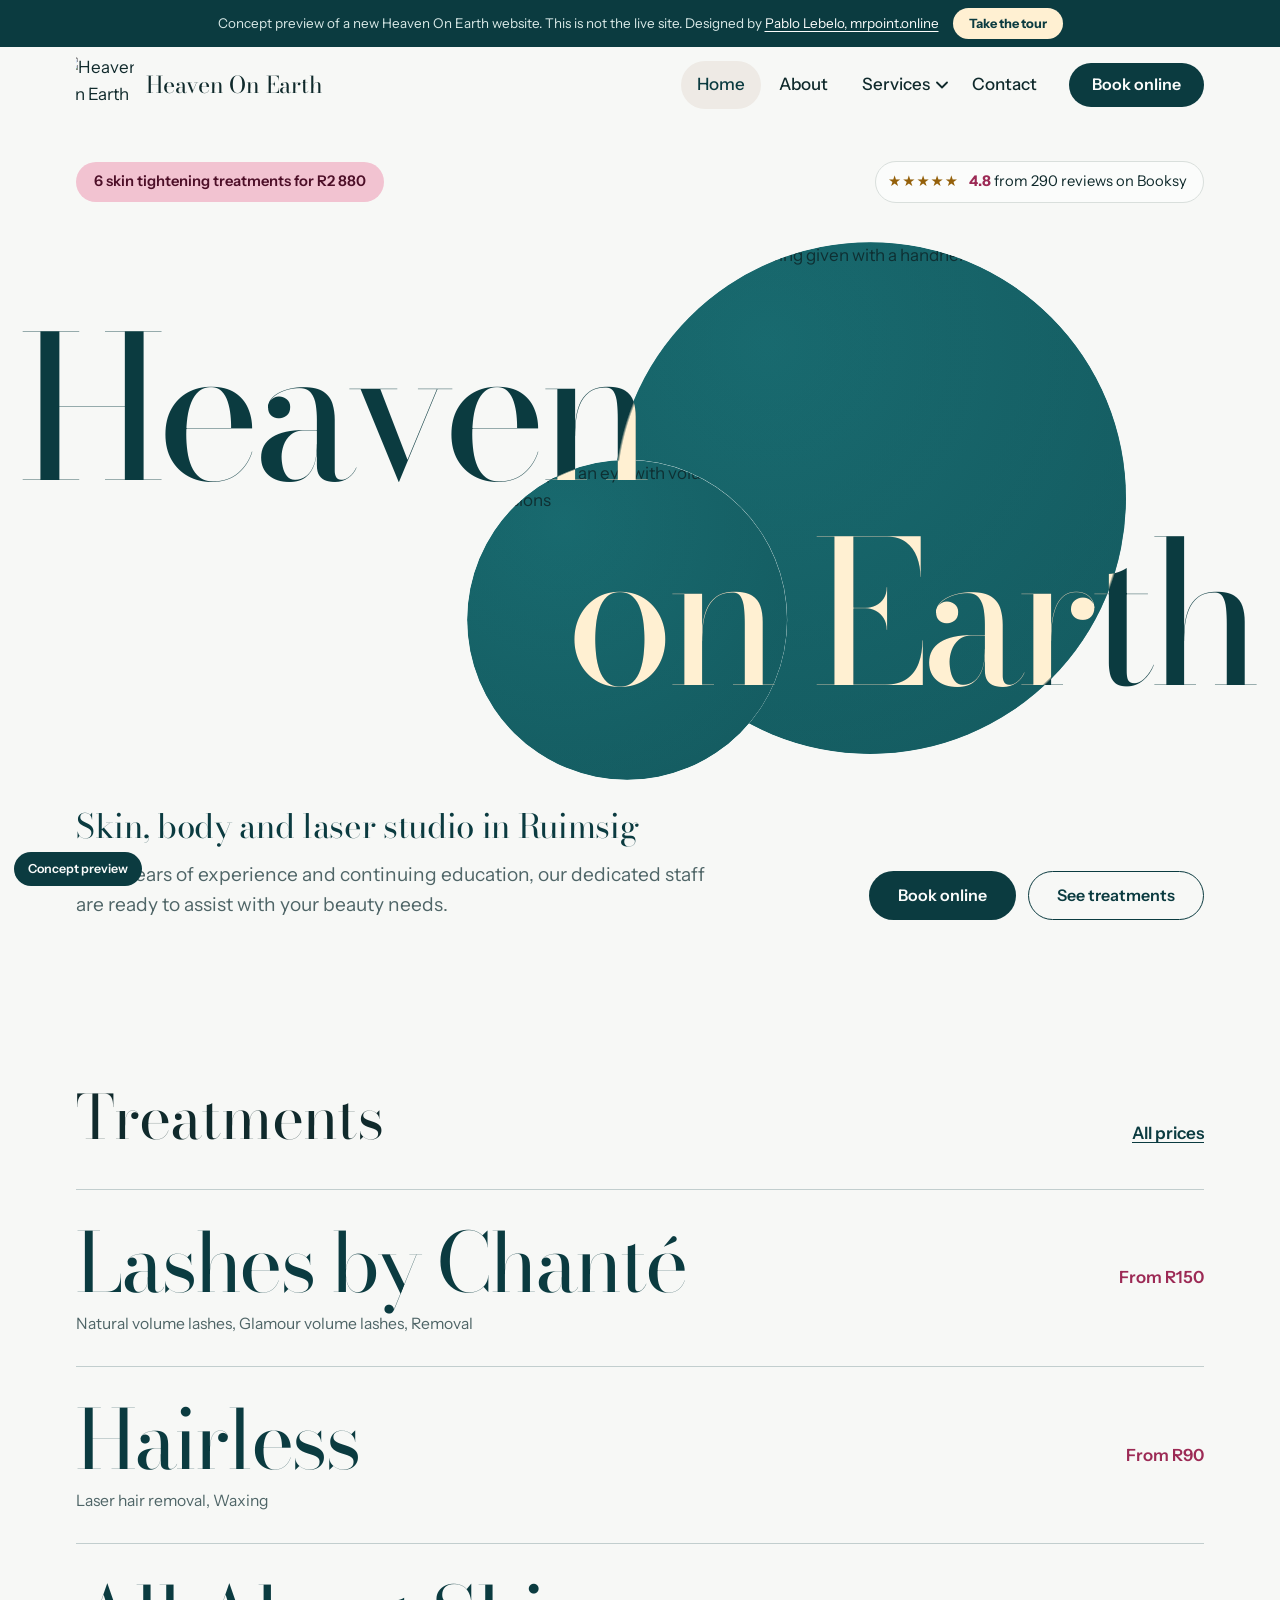
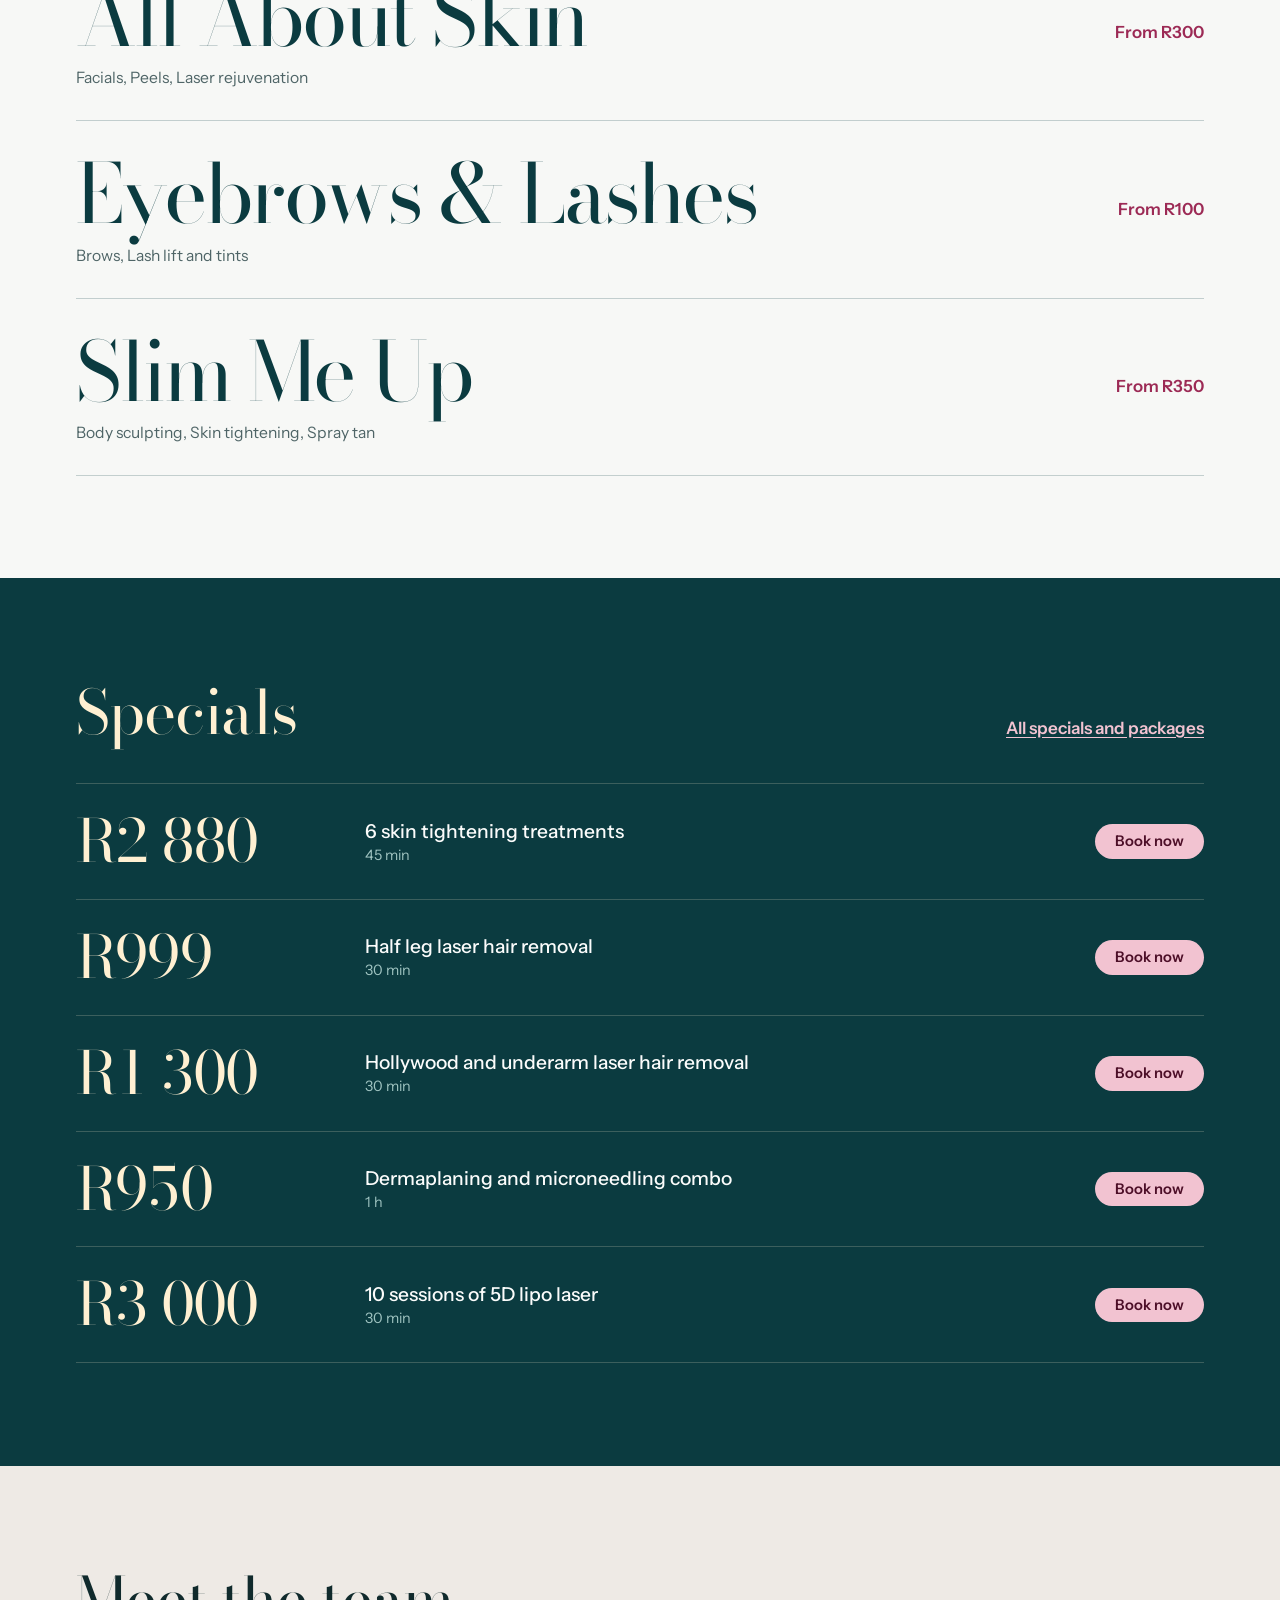
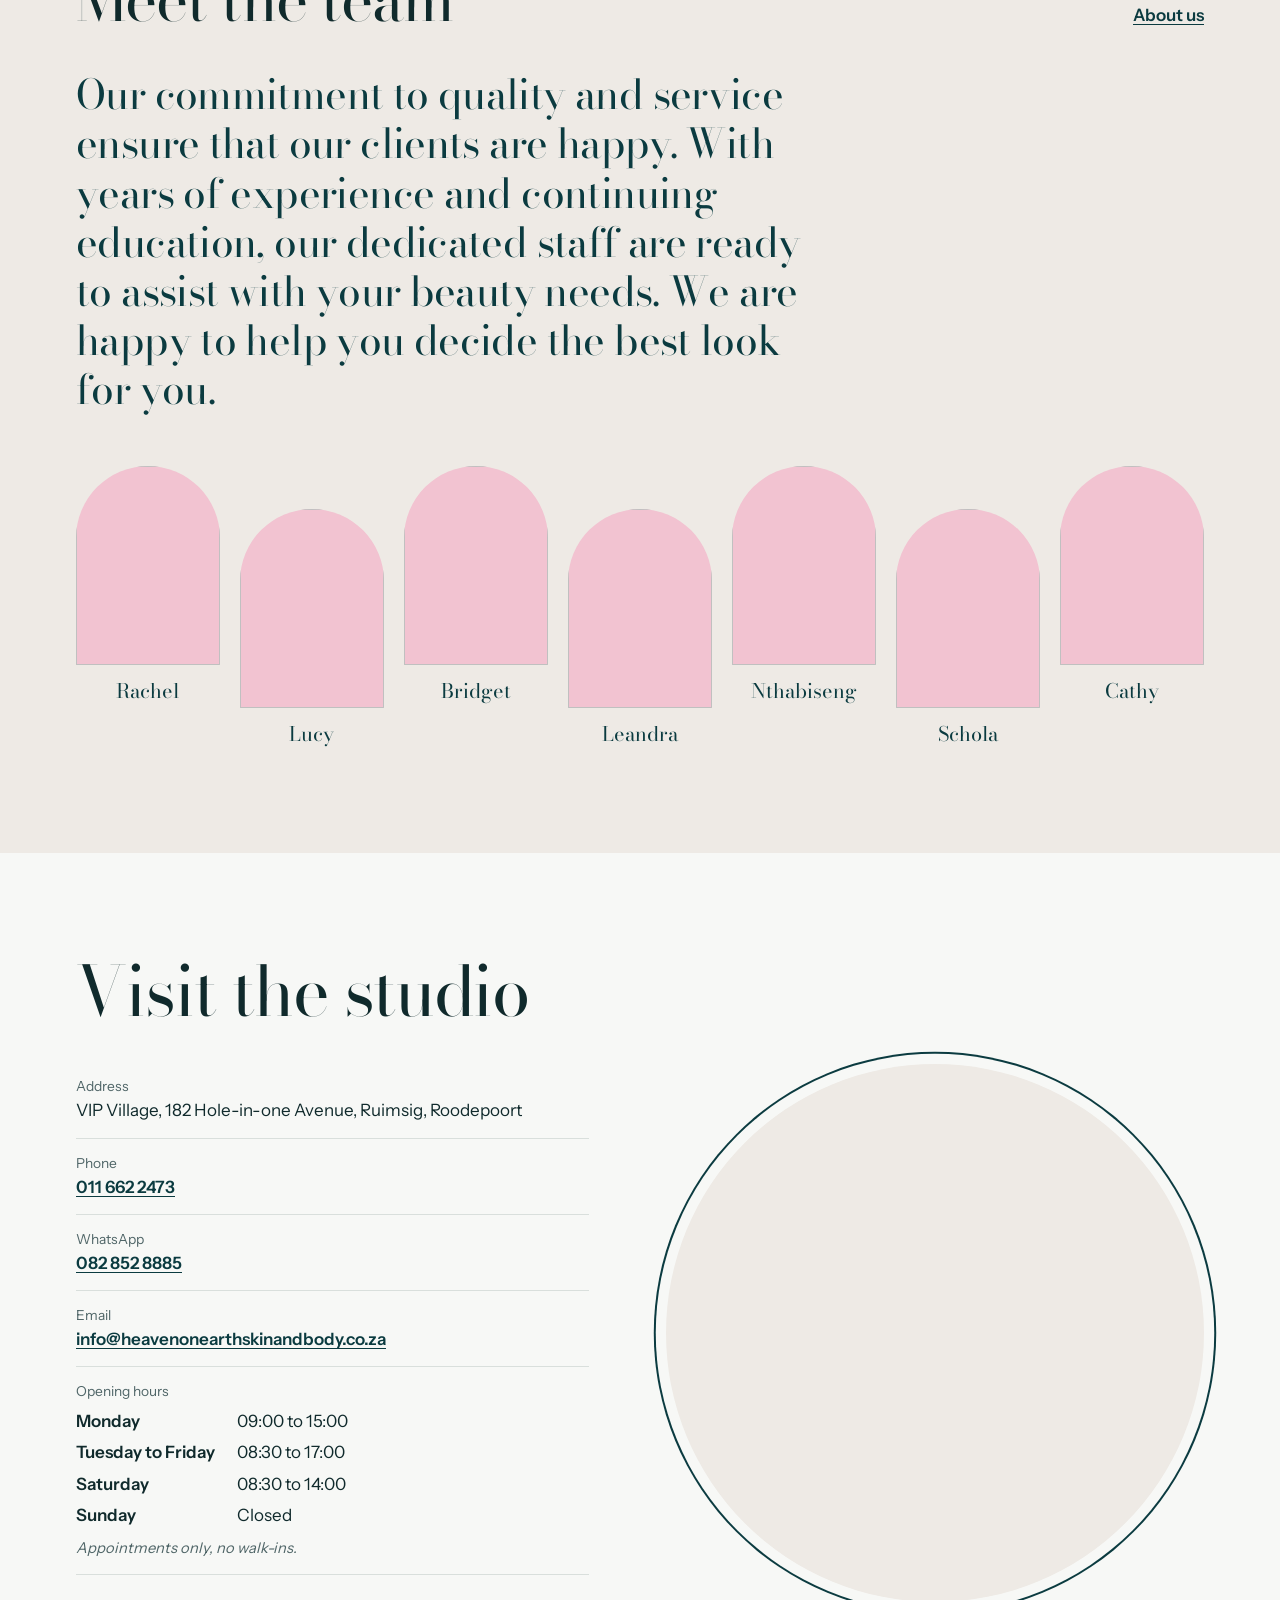
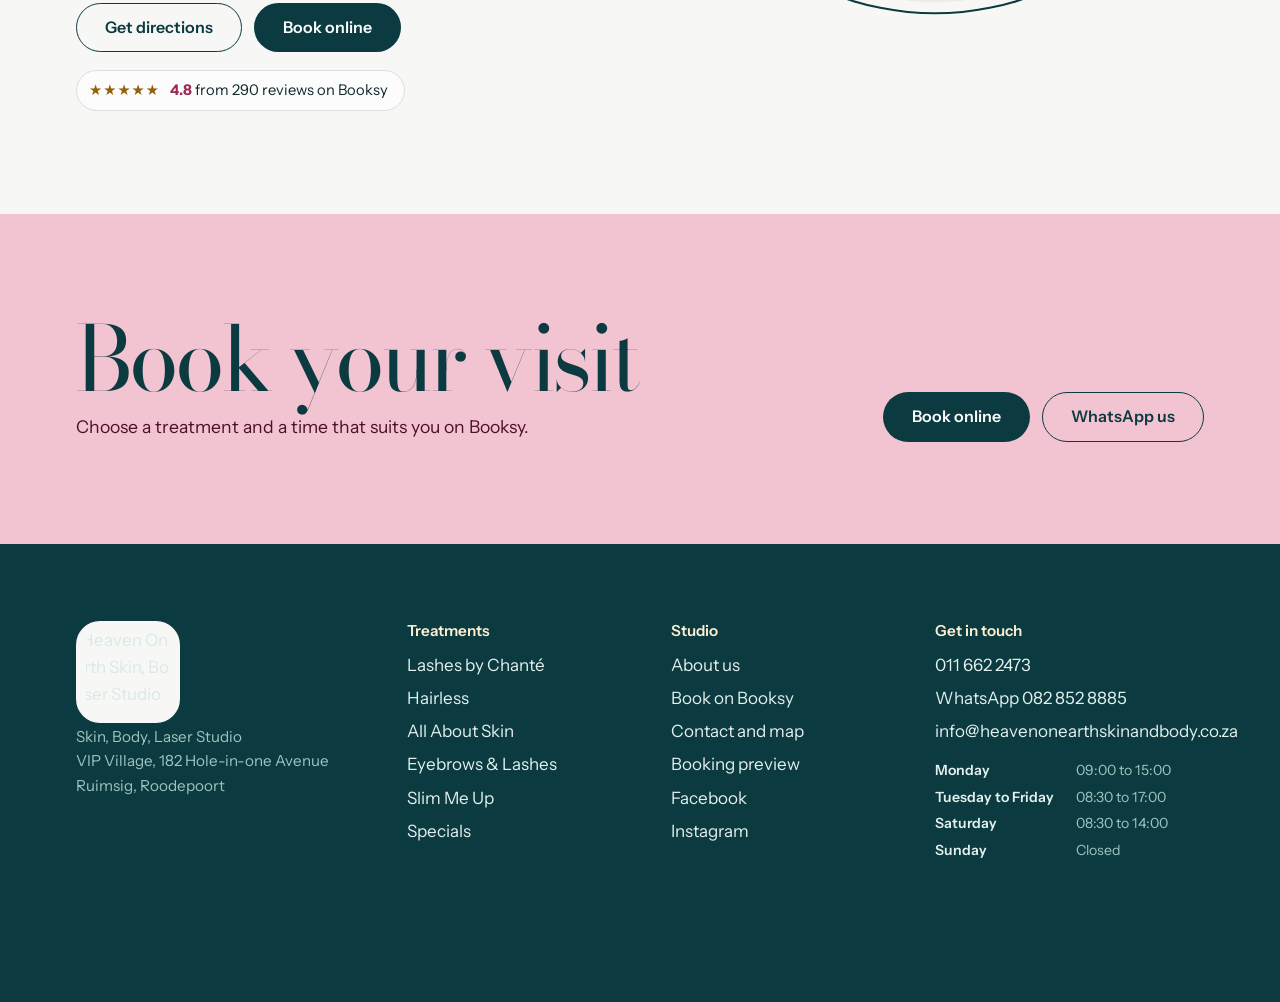
==== commit eadf8313: "Hallmark polish: tokens, focus rings, contrast and motion fixes A polish redesign keeps the layout a" ====
--- a/index.html
+++ b/index.html
@@ -9,8 +9,9 @@
 <meta name="theme-color" content="#0b3b40">
 <link rel="icon" href="data:image/svg+xml,%3Csvg xmlns='http://www.w3.org/2000/svg' viewBox='0 0 64 64'%3E%3Ccircle cx='38' cy='26' r='24' fill='%231d7a7f'/%3E%3Ccircle cx='22' cy='42' r='16' fill='%23f2c3d1'/%3E%3C/svg%3E">
 <link rel="preload" href="fonts/bodoni-moda-latin-opsz-normal.woff2" as="font" type="font/woff2" crossorigin><link rel="preload" href="fonts/instrument-sans-latin-wght-normal.woff2" as="font" type="font/woff2" crossorigin>
-<link rel="stylesheet" href="styles.css?v=959898f2">
-<script>/* skipped page transitions are harmless: keep them out of the error log */
+<link rel="stylesheet" href="styles.css?v=3a0d6acb">
+<script>document.documentElement.classList.add("js");
+/* skipped page transitions are harmless: keep them out of the error log */
 ["pageswap","pagereveal"].forEach(function(n){addEventListener(n,function(e){var v=e.viewTransition;if(v)["ready","finished","updateCallbackDone"].forEach(function(k){v[k]&&v[k].catch&&v[k].catch(function(){})})})});</script>
 
 </head>
@@ -39,7 +40,7 @@
 <main id="main">
 <section class="hero" aria-label="Heaven On Earth">
   <div class="wrap hero-top">
-    <a class="offer-pill" href="specials"><span class="dot" aria-hidden="true"></span>6 skin tightening treatments for R2 880</a>
+    <a class="offer-pill" href="specials">6 skin tightening treatments for R2 880</a>
     <a class="rating " href="https://booksy.com/en-za/7335_heaven-on-earth-skin-body-laser-studio_skin-care_54437_roodepoort" target="_blank" rel="noopener"><span class="stars" aria-hidden="true">★★★★★</span><span><b>4.8</b> from 290 reviews on Booksy</span></a>
   </div>
   <div class="stage" data-stage>
@@ -103,15 +104,15 @@
   <div class="wrap">
     <div class="foot-grid">
       <div class="foot-brand"><span class="logo-crop big"><img src="https://heavenonearthskinandbody.co.za/wp-content/uploads/2019/10/Logo-Full-Colour-600x424.png" width="600" height="424" alt="Heaven On Earth Skin, Body, Laser Studio logo"></span><p>Skin, Body, Laser Studio<br>VIP Village, 182 Hole-in-one Avenue<br>Ruimsig, Roodepoort</p></div>
-      <div><h4>Treatments</h4><ul><li><a href="lashes-by-chante">Lashes by Chanté</a></li><li><a href="hairless">Hairless</a></li><li><a href="all-about-skin">All About Skin</a></li><li><a href="eyebrows-and-lashes">Eyebrows &amp; Lashes</a></li><li><a href="slim-me-up">Slim Me Up</a></li><li><a href="specials">Specials</a></li></ul></div>
-      <div><h4>Studio</h4><ul>
+      <div><h2>Treatments</h2><ul><li><a href="lashes-by-chante">Lashes by Chanté</a></li><li><a href="hairless">Hairless</a></li><li><a href="all-about-skin">All About Skin</a></li><li><a href="eyebrows-and-lashes">Eyebrows &amp; Lashes</a></li><li><a href="slim-me-up">Slim Me Up</a></li><li><a href="specials">Specials</a></li></ul></div>
+      <div><h2>Studio</h2><ul>
         <li><a href="about">About us</a></li>
         <li><a href="https://booksy.com/en-za/7335_heaven-on-earth-skin-body-laser-studio_skin-care_54437_roodepoort" target="_blank" rel="noopener">Book on Booksy</a></li>
         <li><a href="contact">Contact and map</a></li>
-        <li><a href="booking-preview">Own booking system (preview)</a></li>
+        <li><a href="booking-preview">Booking preview</a></li>
         <li><a href="https://www.facebook.com/heavenonearthskinandbody/" rel="noopener">Facebook</a></li>
         <li><a href="https://www.instagram.com/heavenonearthskinandbodystudio/" rel="noopener">Instagram</a></li></ul></div>
-      <div><h4>Get in touch</h4><ul>
+      <div><h2>Get in touch</h2><ul>
         <li><a href="tel:+27116622473">011 662 2473</a></li>
         <li><a href="https://wa.me/27828528885" rel="noopener">WhatsApp 082 852 8885</a></li>
         <li><a href="mailto:info@heavenonearthskinandbody.co.za">info@heavenonearthskinandbody.co.za</a></li></ul>
@@ -119,7 +120,7 @@
     </div>
     <div class="legal">
       <p>Concept website by Pablo Lebelo, <a href="https://mrpoint.online">mrpoint.online</a>, <a href="tel:+27604521037">060 452 1037</a>. Not the official site of Heaven On Earth Skin &amp; Body Studio.</p>
-      <p>Treatments and prices are from the studio's Booksy menu (November 2026). Text, photos and logo are from its current website.</p>
+      <p>Treatments and prices are from the studio’s Booksy menu (November 2026). Text, photos and logo are from its current website.</p>
     </div>
   </div>
 </footer>
@@ -130,6 +131,6 @@
   <a class="dock-main" href="https://booksy.com/en-za/7335_heaven-on-earth-skin-body-laser-studio_skin-care_54437_roodepoort" target="_blank" rel="noopener"><svg viewBox="0 0 24 24" aria-hidden="true"><rect x="3.5" y="5" width="17" height="15.5" rx="3" fill="none" stroke="currentColor" stroke-width="1.8"/><path d="M3.5 10h17M8 3v4M16 3v4" stroke="currentColor" stroke-width="1.8" stroke-linecap="round"/></svg>Book online</a>
 </nav>
 <script src="site.js?v=f3a2aed3" defer></script>
-<script src="tour.js?v=9c69a6c0" defer></script>
+<script src="tour.js?v=18011744" defer></script>
 </body>
 </html>
--- a/styles.css
+++ b/styles.css
@@ -1,3 +1,11 @@
+/* Hallmark · checked: 2026-11-13 · genre: editorial (inferred)
+ * floor: 1 FAIL (40: the halo copy of the wordmark, masked to the photos, is sampled against the paper) · fixed: 19 (7a, 10a, 10b, 11, 26a, 29, 34, 40, 48, 49a, 50, 62, 63, F1, F3, F6, F19, F21, F24)
+ * structural: 6 printed (44, 58, 59, 77, 78, 79)
+ * built: the project · redesign: polish · v2.0.0 */
+/* Hallmark · waive 39b · 32px with a 44px hit target · the tour button rides inside the slim concept banner, a pitch marker and not the studio's own chrome */
+/* Hallmark · waive 49b · real phrases, two lines at most · footer treatment names such as Lashes by Chanté are the studio's own and wrap only on 320px phones */
+/* Hallmark · answered F7 · the pill is the logo's circle, carried into links, the rating and the book buttons on purpose */
+/* Hallmark · answered F15 · each band keeps the column gap its photographs need; a polish keeps the owner's layout */
 /* Heaven On Earth Skin, Body, Laser Studio: concept styles, edition 2
    Idea: the logo is two overlapping circles, so the site is built from circles and light.
    Lagoon and teal come from the logo, pearl from its silver, rose from the team photo backdrop. */
@@ -23,6 +31,19 @@
   --blush:#fbeef2;
   --blush-2:#f6dbe4;
   --mist:#e8efed;
+  /* tinted white instead of pure #fff, and the inks that sit on the lagoon, berry and rose bands */
+  --snow:#fbfcfb;
+  --shade:#0b282c;
+  --berry-deep:#7d1f43;
+  --berry-ink:#4d0f28;
+  --rose-deep:#eeb2c4;
+  --on-lagoon:#d9e9e7;
+  --on-lagoon-strong:#e3f0ee;
+  --on-lagoon-soft:#9fc3c0;
+  --star:#94600a;
+  --star-on-dark:#f0c46e;
+  --field-line:#768a8b;
+  --error:#a3243f;
   --radius:18px;
   --display:"Bodoni Moda","Didot","Bodoni 72",Georgia,serif;
   --sans:"Instrument Sans",system-ui,-apple-system,"Segoe UI",Roboto,sans-serif;
@@ -32,35 +53,38 @@
   --teal-deep:var(--lagoon);--porcelain:var(--paper);--flamingo:var(--berry);--serif:var(--display);
 }
 *,*::before,*::after{box-sizing:border-box}
-html{-webkit-text-size-adjust:100%;scroll-behavior:smooth;-webkit-tap-highlight-color:transparent}
-body{margin:0;background:var(--paper);color:var(--ink);font:400 1.0625rem/1.6 var(--sans);-webkit-font-smoothing:antialiased}
+html{overflow-x:clip;-webkit-text-size-adjust:100%;scroll-behavior:smooth;-webkit-tap-highlight-color:transparent}
+body{overflow-x:clip;margin:0;background:var(--paper);color:var(--ink);font:400 1.0625rem/1.6 var(--sans);-webkit-font-smoothing:antialiased}
 main{overflow-x:clip}
 img{max-width:100%;display:block;transition:opacity .7s var(--ease-soft)}
 img.img-wait{opacity:0}
 a{color:var(--lagoon);text-underline-offset:.2em}
 a:hover{color:var(--berry)}
-h1,h2,h3,h4{font-family:var(--display);font-weight:400;line-height:1.05;margin:0 0 .5em;letter-spacing:-.015em}
+h1,h2,h3,h4{font-family:var(--display);font-weight:400;line-height:1.05;margin:0 0 .5em;letter-spacing:-.015em;text-wrap:balance}
+p{text-wrap:pretty}
 h1{font-size:clamp(3rem,7vw,5.4rem);line-height:.98}
 h2{font-size:clamp(2.2rem,5vw,3.8rem)}
 h3{font-size:clamp(1.6rem,2.6vw,2rem)}
 p{margin:0 0 1em;max-width:62ch}
 :focus-visible{outline:3px solid var(--berry);outline-offset:3px;border-radius:6px}
+.concept-bar :focus-visible,.concept-chip:focus-visible,.specials :focus-visible,.site-footer :focus-visible,.dock-main:focus-visible{outline-color:var(--halo)}
 .sr{position:absolute;width:1px;height:1px;overflow:hidden;clip:rect(0 0 0 0);white-space:nowrap}
-.skip{position:absolute;left:12px;top:-60px;background:var(--lagoon);color:#fff;padding:10px 16px;border-radius:10px;z-index:200}
-.skip:focus{top:12px;color:#fff}
+.skip{position:absolute;left:12px;top:-60px;background:var(--lagoon);color:var(--snow);padding:10px 16px;border-radius:10px;z-index:200}
+.skip:focus{top:12px;color:var(--snow)}
 .wrap{width:100%;max-width:1240px;margin-inline:auto;padding-inline:clamp(20px,5vw,56px)}
 .lede{font-size:1.2rem;color:var(--muted);max-width:50ch}
 .contact-grid>*,.visit-grid>*,.split>*,.page-head-grid>*,.hero-foot>*{min-width:0}
 
 /* concept markers (kept: this is a pitch, not the live site) */
-.concept-bar{display:flex;align-items:center;justify-content:center;flex-wrap:wrap;gap:6px 14px;padding:8px 12px;background:var(--lagoon);color:#d6e7e5;font-size:.84rem;line-height:1.4;text-align:center}
-.concept-bar a{color:#fff}
-.tour-launch{border:0;border-radius:999px;padding:5px 14px;background:var(--halo);color:var(--lagoon);font:700 .8rem var(--sans);cursor:pointer;transition:transform .3s var(--ease)}
+.concept-bar{display:flex;align-items:center;justify-content:center;flex-wrap:wrap;gap:6px 14px;padding:8px 12px;background:var(--lagoon);color:var(--on-lagoon);font-size:.84rem;line-height:1.4;text-align:center}
+.concept-bar a{color:var(--snow)}
+.tour-launch{position:relative;border:0;border-radius:999px;padding:8px 16px;background:var(--halo);color:var(--lagoon);font:700 .8rem var(--sans);cursor:pointer;transition:transform .3s var(--ease)}
 .tour-launch:hover{transform:translateY(-1px)}
-.concept-chip{position:fixed;left:14px;bottom:14px;z-index:60;background:var(--lagoon);color:#fff;font-size:.78rem;font-weight:600;padding:7px 14px;border-radius:999px}
+.tour-launch::after{content:"";position:absolute;inset:-6px -4px}
+.concept-chip{position:fixed;left:14px;bottom:14px;z-index:60;background:var(--lagoon);color:var(--snow);font-size:.78rem;font-weight:600;padding:7px 14px;border-radius:999px}
 
 /* header */
-.site-header{position:sticky;top:0;z-index:50;background:rgba(247,248,246,.9);backdrop-filter:saturate(1.3) blur(12px);-webkit-backdrop-filter:saturate(1.3) blur(12px);transition:box-shadow .4s var(--ease-soft)}
+.site-header{position:sticky;top:0;z-index:50;background:var(--paper);transition:box-shadow .4s var(--ease-soft)}
 .site-header.scrolled{box-shadow:0 1px 0 var(--line)}
 .bar{display:flex;align-items:center;justify-content:space-between;gap:20px;min-height:76px}
 .brand{display:flex;align-items:center;gap:12px;text-decoration:none;color:var(--ink)}
@@ -76,7 +100,7 @@
 .sub-toggle{border:0;background:none;padding:8px 6px 8px 0;margin-left:-10px;cursor:pointer;color:var(--ink);line-height:0}
 .sub-toggle svg{transition:transform .35s var(--ease)}
 .has-sub.open .sub-toggle svg{transform:rotate(180deg)}
-.sub{position:absolute;top:100%;left:-12px;min-width:270px;list-style:none;margin:0;padding:10px;background:var(--paper);border:1px solid var(--line);border-radius:var(--radius);box-shadow:0 24px 50px -24px rgba(11,59,64,.35)}
+.sub{position:absolute;top:100%;left:-12px;min-width:270px;list-style:none;margin:0;padding:10px;background:var(--paper);border-radius:var(--radius);box-shadow:0 24px 50px -24px color-mix(in srgb,var(--lagoon) 35%,transparent)}
 .sub a{display:block;padding:10px 14px;border-radius:12px;text-decoration:none;color:var(--ink)}
 .sub a:hover,.sub a[aria-current="page"]{background:var(--pearl);color:var(--lagoon)}
 .sub .sub-all{border-top:1px solid var(--line);margin-top:6px;padding-top:6px}
@@ -86,33 +110,32 @@
 .btn{display:inline-block;padding:14px 28px;border-radius:999px;font:600 1rem/1.2 var(--sans);text-decoration:none;border:1.5px solid transparent;cursor:pointer;transition:background-color .35s var(--ease-soft),color .35s var(--ease-soft),border-color .35s var(--ease-soft),transform .35s var(--ease)}
 .btn:hover{transform:translateY(-2px)}
 .btn:active{transform:scale(.97);transition-duration:.1s}
-.btn-solid{background:var(--lagoon);color:#fff}
-.btn-solid:hover{background:var(--teal);color:#fff}
+.btn-solid{background:var(--lagoon);color:var(--snow)}
+.btn-solid:hover{background:var(--teal);color:var(--snow)}
 .btn-line{border-color:var(--lagoon);color:var(--lagoon);background:transparent}
-.btn-line:hover{background:var(--lagoon);color:#fff}
+.btn-line:hover{background:var(--lagoon);color:var(--snow)}
 .btn-light{background:var(--halo);color:var(--lagoon)}
-.btn-light:hover{background:#fff;color:var(--lagoon)}
-.btn-berry{background:var(--berry);color:#fff}
-.btn-berry:hover{background:#7d1f43;color:#fff}
+.btn-light:hover{background:var(--snow);color:var(--lagoon)}
+.btn-berry{background:var(--berry);color:var(--snow)}
+.btn-berry:hover{background:var(--berry-deep);color:var(--snow)}
 .btn-row{display:flex;flex-wrap:wrap;gap:12px;margin-top:28px}
 .nav-cta{padding:11px 22px}
 .text-link{font-weight:600}
 
 /* rating */
-.rating{display:inline-flex;align-items:center;gap:10px;padding:8px 16px 8px 12px;border-radius:999px;background:#fff;color:var(--ink);text-decoration:none;font-size:.92rem;border:1px solid var(--line);transition:transform .35s var(--ease)}
+.rating{display:inline-flex;align-items:center;gap:10px;padding:8px 16px 8px 12px;border-radius:999px;background:var(--snow);color:var(--ink);text-decoration:none;font-size:.92rem;border:1px solid var(--line);transition:transform .35s var(--ease)}
 .rating:hover{transform:translateY(-2px);color:var(--ink)}
-.rating .stars{color:#d99a2b;letter-spacing:1px}
+.rating .stars{color:var(--star);letter-spacing:1px}
 .rating b{color:var(--berry)}
-.rating.on-dark{background:rgba(255,255,255,.1);border-color:rgba(255,240,210,.3);color:var(--halo)}
-.rating.on-dark b{color:#fff}
+.rating.on-dark{background:color-mix(in srgb,var(--snow) 10%,transparent);border-color:color-mix(in srgb,var(--halo) 30%,transparent);color:var(--halo)}
+.rating.on-dark b{color:var(--snow)}
+.rating.on-dark .stars{color:var(--star-on-dark)}
 
 /* =========================== HOME HERO =========================== */
 .hero{padding:clamp(20px,3vw,40px) 0 clamp(36px,5vw,72px);background:var(--paper)}
 .hero-top{display:flex;justify-content:space-between;align-items:center;gap:12px 24px;flex-wrap:wrap;margin-bottom:clamp(8px,2vw,20px)}
-.offer-pill{display:inline-flex;align-items:center;gap:10px;padding:8px 18px 8px 12px;border-radius:999px;background:var(--rose);color:#5c1230;font-weight:600;font-size:.92rem;text-decoration:none}
-.offer-pill:hover{color:#5c1230;background:#eeb2c4}
-.offer-pill .dot{width:9px;height:9px;border-radius:50%;background:var(--berry);animation:pulse 2.6s ease-in-out infinite}
-@keyframes pulse{0%,100%{box-shadow:0 0 0 3px rgba(156,42,85,.25)}50%{box-shadow:0 0 0 8px rgba(156,42,85,0)}}
+.offer-pill{display:inline-flex;align-items:center;gap:10px;padding:8px 18px;border-radius:999px;background:var(--rose);color:var(--berry-ink);font-weight:600;font-size:.92rem;text-decoration:none}
+.offer-pill:hover{color:var(--berry-ink);background:var(--rose-deep)}
 
 .stage{
   --px:0;--py:0;
@@ -124,7 +147,7 @@
 @keyframes iris{from{--k:0}to{--k:1}}
 .disc{position:absolute;border-radius:50%;overflow:hidden;background:var(--teal);clip-path:circle(calc(50% * var(--k)))}
 .disc img{width:100%;height:100%;object-fit:cover}
-.disc::after{content:"";position:absolute;inset:0;background:linear-gradient(rgba(11,59,64,.26),rgba(11,59,64,.26)),radial-gradient(circle at 30% 20%,rgba(11,59,64,0),rgba(11,59,64,.34))}
+.disc::after{content:"";position:absolute;inset:0;background:linear-gradient(color-mix(in srgb,var(--lagoon) 26%,transparent),color-mix(in srgb,var(--lagoon) 26%,transparent)),radial-gradient(circle at 30% 20%,transparent,color-mix(in srgb,var(--lagoon) 34%,transparent))}
 .disc-a{width:var(--ad);height:var(--ad);left:calc(var(--ax) - var(--ad) / 2);top:calc(var(--ay) - var(--ad) / 2)}
 .disc-a img{object-position:45% 40%}
 .disc-b{width:var(--bd);height:var(--bd);left:calc(var(--bx) - var(--bd) / 2);top:calc(var(--by) - var(--bd) / 2);box-shadow:0 0 0 .9cqw var(--paper)}
@@ -134,8 +157,8 @@
 .wordmark .w2{right:2cqw;top:24cqw}
 /* the same words again in halo, visible only where a circle sits underneath: the type inverts across the photos */
 .wordmark-inv{color:var(--halo);animation:none;
-  -webkit-mask-image:radial-gradient(circle calc(var(--ad) / 2 * var(--k)) at var(--ax) var(--ay),#000 99%,transparent 100%),radial-gradient(circle calc(var(--bd) / 2 * var(--k)) at var(--bx) var(--by),#000 99%,transparent 100%);
-  mask-image:radial-gradient(circle calc(var(--ad) / 2 * var(--k)) at var(--ax) var(--ay),#000 99%,transparent 100%),radial-gradient(circle calc(var(--bd) / 2 * var(--k)) at var(--bx) var(--by),#000 99%,transparent 100%)}
+  -webkit-mask-image:radial-gradient(circle calc(var(--ad) / 2 * var(--k)) at var(--ax) var(--ay),black 99%,transparent 100%),radial-gradient(circle calc(var(--bd) / 2 * var(--k)) at var(--bx) var(--by),black 99%,transparent 100%);
+  mask-image:radial-gradient(circle calc(var(--ad) / 2 * var(--k)) at var(--ax) var(--ay),black 99%,transparent 100%),radial-gradient(circle calc(var(--bd) / 2 * var(--k)) at var(--bx) var(--by),black 99%,transparent 100%)}
 .hero-foot{display:grid;grid-template-columns:1fr auto;gap:20px 48px;align-items:end;margin-top:clamp(8px,2vw,24px)}
 .strap{font-family:var(--display);font-size:clamp(1.5rem,2.6vw,2.2rem);line-height:1.15;color:var(--lagoon);margin:0 0 .4em;letter-spacing:-.01em}
 .hero-foot .lede{margin:0}
@@ -152,51 +175,53 @@
 .section-tint{background:var(--pearl)}
 
 /* treatment index */
-.tx{list-style:none;margin:0;padding:0;border-bottom:1px solid rgba(11,59,64,.22)}
-.tx-row{display:grid;grid-template-columns:minmax(0,1fr) auto;align-items:center;gap:6px 32px;padding:clamp(18px,2.4vw,30px) 0;border-top:1px solid rgba(11,59,64,.22);text-decoration:none;color:var(--lagoon);position:relative;transition:color .4s var(--ease-soft),padding .5s var(--ease)}
+.tx{list-style:none;margin:0;padding:0;border-bottom:1px solid color-mix(in srgb,var(--lagoon) 22%,transparent)}
+.tx-row{display:grid;grid-template-columns:minmax(0,1fr) auto;align-items:center;gap:6px 32px;padding:clamp(18px,2.4vw,30px) 0;border-top:1px solid color-mix(in srgb,var(--lagoon) 22%,transparent);text-decoration:none;color:var(--lagoon);position:relative;transition:color .4s var(--ease-soft)}
+.tx-name,.tx-groups{transition:transform .5s var(--ease),color .4s}
 .tx-name{font-family:var(--display);font-size:clamp(2.3rem,6.4vw,5.6rem);line-height:1.04;letter-spacing:-.03em;grid-column:1}
 .tx-groups{grid-column:1;color:var(--muted);font-size:.98rem;max-width:56ch;transition:color .4s}
 .tx-from{grid-column:2;grid-row:1/span 2;font-weight:600;font-size:1.05rem;white-space:nowrap;color:var(--berry)}
 .tx-thumb{display:none}
 @media (hover:hover) and (pointer:fine){
-  .tx:hover .tx-row:not(:hover){color:rgba(11,59,64,.35)}
-  .tx-row:hover{padding-left:clamp(10px,2vw,28px);color:var(--lagoon)}
+  .tx:hover .tx-row:not(:hover){color:color-mix(in srgb,var(--lagoon) 35%,transparent)}
+  .tx-row:hover{color:var(--lagoon)}
+  .tx-row:hover .tx-name,.tx-row:hover .tx-groups{transform:translateX(clamp(10px,2vw,28px))}
   .tx-row:hover .tx-from{color:var(--berry)}
 }
-.peek{position:fixed;left:0;top:0;width:min(26vw,340px);aspect-ratio:1;border-radius:50%;overflow:hidden;pointer-events:none;z-index:40;opacity:0;transform:translate3d(-999px,-999px,0) scale(.6);transition:opacity .35s var(--ease-soft);box-shadow:0 30px 60px -24px rgba(11,59,64,.55)}
-.peek.on{opacity:1}
+.js .peek{position:fixed;left:0;top:0;width:min(26vw,340px);aspect-ratio:1;border-radius:50%;overflow:hidden;pointer-events:none;z-index:40;opacity:0;transform:translate3d(-999px,-999px,0) scale(.6);transition:opacity .35s var(--ease-soft);box-shadow:0 30px 60px -24px color-mix(in srgb,var(--lagoon) 55%,transparent)}
+.js .peek.on{opacity:1}
 .peek img{position:absolute;inset:0;width:100%;height:100%;object-fit:cover;opacity:0;transition:opacity .35s var(--ease-soft)}
 .peek img.on{opacity:1}
 
 /* specials */
-.specials{background:var(--lagoon);color:#dcebe9}
+.specials{background:var(--lagoon);color:var(--on-lagoon)}
 .specials h2{color:var(--halo)}
 .specials .text-link{color:var(--rose)}
 .sp-list{list-style:none;margin:0;padding:0}
-.sp-row{display:grid;grid-template-columns:minmax(150px,.7fr) minmax(0,2fr) auto;gap:6px clamp(16px,4vw,56px);align-items:center;padding:clamp(18px,2.2vw,28px) 0;border-top:1px solid rgba(255,240,210,.2)}
-.sp-row:last-child{border-bottom:1px solid rgba(255,240,210,.2)}
-.sp-price{font-family:var(--display);font-size:clamp(2.2rem,4.6vw,3.8rem);line-height:1;color:var(--halo);letter-spacing:-.03em;white-space:nowrap}
-.sp-name{font-size:1.2rem;font-weight:500;color:#fff;line-height:1.3}
-.sp-meta{display:block;font-size:.9rem;font-weight:400;color:#9fc3c0;margin-top:2px}
-.bk{display:inline-flex;align-items:center;justify-content:center;padding:10px 20px;border-radius:999px;background:var(--berry);color:#fff;font-weight:600;font-size:.92rem;line-height:1;text-decoration:none;white-space:nowrap;transition:background-color .3s var(--ease-soft),transform .35s var(--ease)}
-.bk:hover,.bk:focus-visible{background:#7d1f43;color:#fff;transform:translateY(-2px)}
-.specials .bk{background:var(--rose);color:#4d0f28}
-.specials .bk:hover{background:#fff;color:#4d0f28}
+.sp-row{display:grid;grid-template-columns:minmax(150px,.7fr) minmax(0,2fr) auto;gap:6px clamp(16px,4vw,56px);align-items:center;padding:clamp(18px,2.2vw,28px) 0;border-top:1px solid color-mix(in srgb,var(--halo) 20%,transparent)}
+.sp-row:last-child{border-bottom:1px solid color-mix(in srgb,var(--halo) 20%,transparent)}
+.sp-price{font-family:var(--display);font-size:clamp(2.2rem,4.6vw,3.8rem);line-height:1;color:var(--halo);letter-spacing:-.03em;white-space:nowrap;font-variant-numeric:lining-nums tabular-nums}
+.sp-name{font-size:1.2rem;font-weight:500;color:var(--snow);line-height:1.3}
+.sp-meta{display:block;font-size:.9rem;font-weight:400;color:var(--on-lagoon-soft);margin-top:2px}
+.bk{display:inline-flex;align-items:center;justify-content:center;padding:10px 20px;border-radius:999px;background:var(--berry);color:var(--snow);font-weight:600;font-size:.92rem;line-height:1;text-decoration:none;white-space:nowrap;transition:background-color .3s var(--ease-soft),transform .35s var(--ease)}
+.bk:hover,.bk:focus-visible{background:var(--berry-deep);color:var(--snow);transform:translateY(-2px)}
+.specials .bk{background:var(--rose);color:var(--berry-ink)}
+.specials .bk:hover{background:var(--snow);color:var(--berry-ink)}
 
 /* team on home */
 .crew{background:var(--pearl)}
 .crew-intro{font-family:var(--display);font-size:clamp(1.6rem,3.2vw,2.6rem);line-height:1.2;letter-spacing:-.015em;max-width:30ch;margin:0 0 clamp(28px,4vw,56px);color:var(--lagoon)}
-.mini-team{list-style:none;margin:0 auto;padding:0 clamp(20px,5vw,56px);max-width:1240px;display:grid;grid-template-columns:repeat(7,1fr);gap:clamp(10px,1.6vw,22px);align-items:start}
+.mini-team{list-style:none;margin:0 auto;padding:0 clamp(20px,5vw,56px);max-width:1240px;display:grid;grid-template-columns:repeat(7,minmax(0,1fr));gap:clamp(10px,1.6vw,22px);align-items:start}
 .mini-team li:nth-child(even){margin-top:clamp(20px,3.4vw,48px)}
 .mini-team a{display:block;text-decoration:none;color:var(--lagoon)}
-.mini-portrait{display:block;aspect-ratio:.72;border-radius:999px 999px 12px 12px;overflow:hidden;background:var(--rose)}
-.mini-portrait img{width:100%;height:100%;object-fit:cover;object-position:50% 18%;transition:transform .9s var(--ease),opacity .7s}
-.mini-team a:hover .mini-portrait img{transform:scale(1.06)}
+.mini-portrait{display:block;aspect-ratio:.72;border-radius:999px 999px 12px 12px;overflow:hidden;background:var(--rose);transition:transform .6s var(--ease)}
+.mini-portrait img{width:100%;height:100%;object-fit:cover;object-position:50% 18%;transition:opacity .7s}
+.mini-team a:hover .mini-portrait{transform:translateY(-6px)}
 .mini-nm{display:block;margin-top:10px;font-family:var(--display);font-size:1.25rem;text-align:center}
 
 /* visit */
 .visit{background:var(--paper)}
-.visit-grid{display:grid;grid-template-columns:1fr minmax(0,1.05fr);gap:clamp(28px,6vw,96px);align-items:center}
+.visit-grid{display:grid;grid-template-columns:minmax(0,1fr) minmax(0,1.05fr);gap:clamp(28px,6vw,96px);align-items:center}
 .visit h2{font-size:clamp(2.4rem,5.4vw,4.4rem)}
 .details{list-style:none;margin:0 0 8px;padding:0}
 .details li{padding:13px 0;border-bottom:1px solid var(--line);overflow-wrap:anywhere}
@@ -209,35 +234,35 @@
 .map{border:0;width:100%;height:100%;min-height:360px;border-radius:var(--radius);background:var(--pearl)}
 .visit .map{aspect-ratio:1;height:auto;border-radius:50%;min-height:0;box-shadow:0 0 0 .8vw var(--paper),0 0 0 calc(.8vw + 2px) var(--lagoon)}
 .visit .btn-line{border-color:var(--lagoon);color:var(--lagoon)}
-.visit .btn-line:hover{color:#fff}
+.visit .btn-line:hover{color:var(--snow)}
 .visit .rating{margin-top:18px}
 
 /* closing call to action */
-.cta{background:var(--rose);color:#3c0d20;padding:clamp(56px,8vw,112px) 0}
+.cta{background:var(--rose);color:var(--berry-ink);padding:clamp(56px,8vw,112px) 0}
 .cta .wrap{display:flex;flex-wrap:wrap;align-items:flex-end;justify-content:space-between;gap:24px 48px}
 .cta h2{margin:0;font-size:clamp(2.6rem,7vw,6rem);line-height:.95;letter-spacing:-.035em;color:var(--lagoon);max-width:14ch}
 .cta p{margin:.7em 0 0;font-size:1.1rem}
 .cta .btn-row{margin:0}
-.cta .btn-light{background:var(--lagoon);color:#fff}
-.cta .btn-light:hover{background:var(--teal);color:#fff}
+.cta .btn-light{background:var(--lagoon);color:var(--snow)}
+.cta .btn-light:hover{background:var(--teal);color:var(--snow)}
 .cta .btn-line{border-color:var(--lagoon);color:var(--lagoon)}
-.cta .btn-line:hover{background:var(--lagoon);color:#fff}
+.cta .btn-line:hover{background:var(--lagoon);color:var(--snow)}
 
 /* footer */
-.site-footer{background:var(--lagoon);color:#bcd5d2;padding:clamp(44px,6vw,80px) 0 28px}
-.foot-grid{display:grid;grid-template-columns:1.3fr 1fr 1fr 1.2fr;gap:30px 40px}
-.site-footer h4{font:600 .95rem var(--sans);margin:0 0 12px;color:var(--halo);letter-spacing:0}
+.site-footer{background:var(--lagoon);color:var(--on-lagoon);padding:clamp(44px,6vw,80px) 0 28px}
+.foot-grid{display:grid;grid-template-columns:minmax(0,1.3fr) minmax(0,1fr) minmax(0,1fr) minmax(0,1.2fr);gap:30px 40px}
+.site-footer h2{font:600 .95rem var(--sans);margin:0 0 12px;color:var(--halo);letter-spacing:0}
 .site-footer ul{list-style:none;margin:0;padding:0}
 .site-footer li{margin:6px 0}
-.site-footer a{text-decoration:none;color:#e3f0ee}
+.site-footer a{text-decoration:none;color:var(--on-lagoon-strong)}
 .site-footer a:hover{color:var(--rose);text-decoration:underline}
-.foot-brand p{color:#9fc3c0;font-size:.95rem;margin-top:12px}
+.foot-brand p{color:var(--on-lagoon-soft);font-size:.95rem;margin-top:12px}
 .foot-brand .logo-crop{background:var(--paper);border-radius:14px;width:84px;margin:10px;box-shadow:0 0 0 10px var(--paper)}
-.foot-hours{margin-top:14px;font-size:.88rem;color:#9fc3c0}
-.foot-hours dt{font-weight:600;color:#e3f0ee}
-.legal{margin-top:40px;padding-top:20px;border-top:1px solid rgba(255,240,210,.2);font-size:.86rem;color:#8db3b0;display:flex;flex-wrap:wrap;gap:8px 28px;justify-content:space-between}
+.foot-hours{margin-top:14px;font-size:.88rem;color:var(--on-lagoon-soft)}
+.foot-hours dt{font-weight:600;color:var(--on-lagoon-strong)}
+.legal{margin-top:40px;padding-top:20px;border-top:1px solid color-mix(in srgb,var(--halo) 20%,transparent);font-size:.86rem;color:var(--on-lagoon-soft);display:flex;flex-wrap:wrap;gap:8px 28px;justify-content:space-between}
 .legal p{margin:0;max-width:none}
-.legal a{color:#e3f0ee}
+.legal a{color:var(--on-lagoon-strong)}
 
 /* mobile dock */
 .dock{display:none}
@@ -248,7 +273,7 @@
 .crumbs a{color:var(--muted)}
 .crumbs span[aria-current]{color:var(--ink)}
 .page-head h1{font-size:clamp(3rem,8vw,6.6rem);line-height:.92;letter-spacing:-.04em;color:var(--lagoon)}
-.page-head-grid{display:grid;grid-template-columns:1.1fr .9fr;gap:clamp(24px,5vw,64px);align-items:center}
+.page-head-grid{display:grid;grid-template-columns:minmax(0,1.1fr) minmax(0,.9fr);gap:clamp(24px,5vw,64px);align-items:center}
 .orbs{position:relative;width:min(100%,420px);aspect-ratio:1;margin-inline:auto}
 .orb{position:absolute;border-radius:50%;overflow:hidden;animation:orb-in 1s var(--ease) both}
 .orb img{width:100%;height:100%;object-fit:cover}
@@ -257,21 +282,22 @@
 .orb-pearl{container-type:size;background:var(--rose);display:grid;place-items:center;text-align:center;padding:6%;color:var(--lagoon);font-family:var(--display);line-height:1.15}
 .orb-pearl span{font-size:max(12.5px,13cqw);max-width:88%}
 @keyframes orb-in{from{opacity:0;transform:scale(.9)}to{opacity:1;transform:none}}
-.split{display:grid;grid-template-columns:1fr 1fr;gap:clamp(28px,5vw,72px);align-items:center}
+.split{display:grid;grid-template-columns:minmax(0,1fr) minmax(0,1fr);gap:clamp(28px,5vw,72px);align-items:center}
 .photo{border-radius:50% 50% var(--radius) var(--radius);overflow:hidden;background:var(--mist)}
 .photo img{width:100%;height:auto}
-.offer{background:var(--rose);color:#4d0f28}
+.offer{background:var(--rose);color:var(--berry-ink)}
 .offer .wrap{display:flex;flex-wrap:wrap;align-items:center;justify-content:space-between;gap:10px 24px;padding-block:16px}
 .offer p{margin:0;max-width:none;font-weight:600}
-.offer a{font-weight:600;color:#4d0f28}
+.offer strong{font-weight:inherit}
+.offer a{font-weight:600;color:var(--berry-ink)}
 
 .svc-list{list-style:none;margin:0;padding:0}
-.svc-row{display:grid;grid-template-columns:150px 1fr auto;gap:clamp(18px,4vw,44px);align-items:center;padding:28px 0;border-top:1px solid var(--line)}
+.svc-row{display:grid;grid-template-columns:150px minmax(0,1fr) auto;gap:clamp(18px,4vw,44px);align-items:center;padding:28px 0;border-top:1px solid var(--line)}
 .svc-row:last-child{border-bottom:1px solid var(--line)}
-.svc-orb{width:150px;aspect-ratio:1;border-radius:50%;overflow:hidden}
-.svc-orb img{width:100%;height:100%;object-fit:cover;transition:transform .8s var(--ease)}
-.svc-row:hover .svc-orb img{transform:scale(1.07)}
-.svc-row h3{margin-bottom:.25em;font-size:clamp(1.8rem,3.4vw,2.8rem);letter-spacing:-.02em}
+.svc-orb{width:150px;aspect-ratio:1;border-radius:50%;overflow:hidden;transition:transform .6s var(--ease)}
+.svc-orb img{width:100%;height:100%;object-fit:cover}
+.svc-row:hover .svc-orb{transform:translateY(-6px)}
+.svc-row h2{margin-bottom:.25em;font-size:clamp(1.8rem,3.4vw,2.8rem);letter-spacing:-.02em}
 .svc-row p{margin:0;color:var(--muted)}
 .svc-row .go{font-weight:600;white-space:nowrap}
 
@@ -279,10 +305,10 @@
 .menu-wrap{padding:clamp(28px,4vw,56px) 0 clamp(56px,8vw,96px)}
 .tablist{display:none;flex-wrap:wrap;gap:10px;margin-bottom:34px}
 .js .tablist{display:flex}
-.tab{border:1.5px solid var(--line);background:#fff;color:var(--ink);padding:11px 20px;border-radius:999px;font:600 .98rem var(--sans);cursor:pointer;transition:background-color .3s var(--ease-soft),color .3s,border-color .3s,transform .2s}
+.tab{border:1.5px solid var(--line);background:var(--snow);color:var(--ink);padding:11px 20px;border-radius:999px;font:600 .98rem var(--sans);cursor:pointer;transition:background-color .3s var(--ease-soft),color .3s,border-color .3s,transform .2s}
 .tab:hover{border-color:var(--teal)}
 .tab:active{transform:scale(.95)}
-.tab[aria-selected="true"]{background:var(--lagoon);border-color:var(--lagoon);color:#fff}
+.tab[aria-selected="true"]{background:var(--lagoon);border-color:var(--lagoon);color:var(--snow)}
 .js .tabpanel[hidden]{display:none}
 .panel-title{font-size:clamp(1.9rem,3.2vw,2.6rem)}
 .js [data-tabs] .tabpanel>.panel-title{display:none}
@@ -297,32 +323,32 @@
 .menu-row .du{color:var(--muted);font-size:.94rem;min-width:4.2em;text-align:right}
 .menu-row .pr{font-family:var(--display);font-weight:500;font-size:1.35rem;font-variant-numeric:lining-nums tabular-nums;min-width:5.2em;text-align:right;white-space:nowrap;color:var(--lagoon)}
 .menu-row .pr:only-child{display:none}
-.ems{background:#fff;border:1px solid var(--line);border-radius:var(--radius);padding:clamp(22px,3vw,36px);margin-top:10px}
+.ems{background:var(--snow);border:1px solid var(--line);border-radius:var(--radius);padding:clamp(22px,3vw,36px);margin-top:10px}
 .ems p{max-width:64ch}
 .others{display:flex;flex-wrap:wrap;gap:10px}
 .others a{padding:10px 18px;border:1.5px solid var(--lagoon);border-radius:999px;text-decoration:none;font-weight:600;color:var(--lagoon);background:transparent;transition:background-color .3s,color .3s}
-.others a:hover{background:var(--lagoon);color:#fff}
+.others a:hover{background:var(--lagoon);color:var(--snow)}
 
 /* team page */
 .team{list-style:none;margin:0;padding:0;display:grid;grid-template-columns:repeat(auto-fill,minmax(180px,1fr));gap:34px 24px}
-.team .portrait{width:100%;aspect-ratio:.78;border-radius:999px 999px 14px 14px;overflow:hidden;margin:0 auto 12px;background:var(--rose)}
-.team img{width:100%;height:100%;object-fit:cover;object-position:50% 20%;transition:transform .9s var(--ease),opacity .7s}
-.team li:hover img{transform:scale(1.06)}
+.team .portrait{width:100%;aspect-ratio:.78;border-radius:999px 999px 14px 14px;overflow:hidden;margin:0 auto 12px;background:var(--rose);transition:transform .6s var(--ease)}
+.team img{width:100%;height:100%;object-fit:cover;object-position:50% 20%;transition:opacity .7s}
+.team li:hover .portrait{transform:translateY(-6px)}
 .team .nm{display:block;text-align:center;font-family:var(--display);font-size:1.5rem}
 
 /* contact */
-.contact-grid{display:grid;grid-template-columns:1fr 1fr;gap:clamp(28px,5vw,64px);align-items:start}
-.card{background:#fff;border:1px solid var(--line);border-radius:var(--radius);padding:clamp(22px,3vw,36px)}
+.contact-grid{display:grid;grid-template-columns:minmax(0,1fr) minmax(0,1fr);gap:clamp(28px,5vw,64px);align-items:start}
+.card{background:var(--snow);border:1px solid var(--line);border-radius:var(--radius);padding:clamp(22px,3vw,36px)}
 .card-sub{font-family:var(--sans);font-size:1rem;font-weight:700;margin:26px 0 8px;color:var(--lagoon)}
 .amenities{list-style:none;margin:0;padding:0;display:flex;flex-wrap:wrap;gap:8px}
 .amenities li{padding:6px 14px;border-radius:999px;background:var(--pearl);font-size:.9rem}
 .field{margin-bottom:18px}
 .field label{display:block;font-weight:600;font-size:.96rem;margin-bottom:6px}
-.field input,.field textarea,.field select{width:100%;padding:13px 15px;border:1.5px solid var(--line);border-radius:14px;font:inherit;background:#fff;color:var(--ink)}
+.field input,.field textarea,.field select{width:100%;padding:11px 15px;border:1.5px solid var(--field-line);border-radius:14px;font:inherit;background:var(--snow);color:var(--ink)}
 .field textarea{min-height:130px;resize:vertical}
-.field input:focus,.field textarea:focus,.field select:focus{border-color:var(--teal);outline:3px solid rgba(29,122,127,.22);outline-offset:0}
-.field .err{color:#a3243f;font-size:.9rem;margin-top:4px;min-height:1.2em}
-.field input[aria-invalid="true"],.field textarea[aria-invalid="true"]{border-color:#a3243f}
+.field input:focus,.field textarea:focus,.field select:focus{border-color:var(--teal);outline:3px solid color-mix(in srgb,var(--teal) 22%,transparent);outline-offset:0}
+.field .err{color:var(--error);font-size:.9rem;margin-top:4px;min-height:1.2em}
+.field input[aria-invalid="true"],.field textarea[aria-invalid="true"]{border-color:var(--error)}
 .form-note{font-size:.92rem;color:var(--muted)}
 .notice{margin-top:18px;padding:16px 18px;border-radius:14px;background:var(--pearl)}
 .notice[hidden]{display:none}
@@ -331,11 +357,11 @@
 .book-grid{display:grid;grid-template-columns:1fr 340px;gap:clamp(24px,4vw,56px);align-items:start;padding:clamp(28px,4vw,48px) clamp(20px,5vw,56px) clamp(56px,8vw,96px)}
 .book-grid>*{min-width:0}
 .stepper{list-style:none;margin:0 0 30px;padding:0;display:flex;flex-wrap:wrap;gap:8px 10px}
-.stepper li{display:flex;align-items:center;gap:10px;padding:8px 16px 8px 8px;border-radius:999px;border:1.5px solid var(--line);background:#fff;font-weight:600;font-size:.95rem;color:var(--muted);transition:border-color .35s,color .35s}
+.stepper li{display:flex;align-items:center;gap:10px;padding:8px 16px 8px 8px;border-radius:999px;border:1.5px solid var(--line);background:var(--snow);font-weight:600;font-size:.95rem;color:var(--muted);transition:border-color .35s,color .35s}
 .stepper .n{display:grid;place-items:center;width:28px;height:28px;border-radius:50%;background:var(--pearl);font-size:.85rem;transition:background-color .35s,color .35s,transform .4s var(--ease)}
 .stepper li[aria-current="step"]{border-color:var(--lagoon);color:var(--ink)}
-.stepper li[aria-current="step"] .n{background:var(--lagoon);color:#fff;transform:scale(1.08)}
-.stepper li.done .n{background:var(--rose);color:#4d0f28}
+.stepper li[aria-current="step"] .n{background:var(--lagoon);color:var(--snow);transform:scale(1.08)}
+.stepper li.done .n{background:var(--rose);color:var(--berry-ink)}
 .step[hidden]{display:none}
 .step h2{font-size:clamp(1.9rem,3.2vw,2.6rem)}
 .pick{list-style:none;margin:0;padding:0}
@@ -347,21 +373,21 @@
 .pick-group{font:600 .98rem var(--sans);color:var(--teal);margin:26px 0 4px}
 .dates{display:flex;gap:10px;overflow-x:auto;padding:4px 2px 14px;margin-bottom:12px;scroll-snap-type:x proximity;scrollbar-width:none}
 .dates::-webkit-scrollbar{display:none}
-.date{flex:none;scroll-snap-align:start;min-width:68px;padding:10px 8px;text-align:center;border:1.5px solid var(--line);border-radius:999px;background:#fff;cursor:pointer;font:inherit;color:var(--ink);line-height:1.25}
+.date{flex:none;scroll-snap-align:start;min-width:68px;padding:10px 8px;text-align:center;border:1.5px solid var(--line);border-radius:999px;background:var(--snow);cursor:pointer;font:inherit;color:var(--ink);line-height:1.25}
 .date .wd{display:block;font-size:.82rem;color:var(--muted)}
 .date .dn{display:block;font-family:var(--display);font-size:1.7rem;line-height:1.1}
 .date .mo{display:block;font-size:.8rem;color:var(--muted)}
 .date:hover{border-color:var(--teal)}
-.date[aria-pressed="true"]{background:var(--lagoon);border-color:var(--lagoon);color:#fff}
-.date[aria-pressed="true"] .wd,.date[aria-pressed="true"] .mo{color:#cfe6e4}
+.date[aria-pressed="true"]{background:var(--lagoon);border-color:var(--lagoon);color:var(--snow)}
+.date[aria-pressed="true"] .wd,.date[aria-pressed="true"] .mo{color:var(--on-lagoon)}
 .slots{display:grid;grid-template-columns:repeat(auto-fill,minmax(92px,1fr));gap:10px}
-.slot{padding:11px 6px;border:1.5px solid var(--line);border-radius:999px;background:#fff;font:600 .95rem var(--sans);cursor:pointer;color:var(--ink)}
+.slot{padding:11px 6px;border:1.5px solid var(--line);border-radius:999px;background:var(--snow);font:600 .95rem var(--sans);cursor:pointer;color:var(--ink)}
 .slot:hover:not(:disabled){border-color:var(--teal)}
-.slot[aria-pressed="true"]{background:var(--lagoon);border-color:var(--lagoon);color:#fff}
-.slot:disabled{color:#8ea3a3;background:var(--mist);text-decoration:line-through;cursor:not-allowed}
+.slot[aria-pressed="true"]{background:var(--lagoon);border-color:var(--lagoon);color:var(--snow)}
+.slot:disabled{color:var(--muted);background:var(--mist);text-decoration:line-through;cursor:not-allowed}
 .step-actions{display:flex;flex-wrap:wrap;gap:12px;margin-top:28px;align-items:center}
 .step-actions .btn[disabled]{opacity:.45;cursor:not-allowed}
-.summary{position:sticky;top:96px;background:#fff;border:1px solid var(--line);border-radius:var(--radius);padding:24px;overflow:hidden}
+.summary{position:sticky;top:96px;background:var(--snow);border:1px solid var(--line);border-radius:var(--radius);padding:24px;overflow:hidden}
 .summary h2{font-size:1.7rem;margin:-24px -24px 14px;padding:20px 24px;background:var(--pearl);color:var(--lagoon)}
 .summary dl{margin:0}
 .summary dt{font-size:.86rem;color:var(--muted);margin-top:14px}
@@ -372,7 +398,7 @@
 .review .k{color:var(--muted)}
 .review .v{font-weight:600;text-align:right}
 .done-box{background:var(--pearl);border-radius:var(--radius);padding:clamp(24px,4vw,40px)}
-@keyframes flash{0%{background:rgba(242,195,209,.7)}100%{background:rgba(242,195,209,0)}}
+@keyframes flash{0%{background:color-mix(in srgb,var(--rose) 70%,transparent)}100%{background:transparent}}
 .summary dd.flash{animation:flash 1s var(--ease-soft);border-radius:6px}
 @keyframes in-right{from{opacity:0;transform:translate3d(22px,0,0)}to{opacity:1;transform:none}}
 @keyframes in-left{from{opacity:0;transform:translate3d(-22px,0,0)}to{opacity:1;transform:none}}
@@ -401,13 +427,13 @@
 
 /* desktop dropdown */
 @media (min-width:901px){
-  .sub{display:block;visibility:hidden;opacity:0;transform:translate3d(0,10px,0);transition:opacity .25s var(--ease-soft),transform .3s var(--ease),visibility 0s linear .3s;pointer-events:none}
-  .has-sub:hover>.sub,.has-sub.open>.sub,.has-sub:focus-within>.sub{visibility:visible;opacity:1;transform:none;transition-delay:0s;pointer-events:auto}
+  .js .sub{display:block;visibility:hidden;opacity:0;transform:translate3d(0,10px,0);transition:opacity .25s var(--ease-soft),transform .3s var(--ease),visibility 0s linear .3s;pointer-events:none}
+  .js .has-sub:hover>.sub,.js .has-sub.open>.sub,.js .has-sub:focus-within>.sub{visibility:visible;opacity:1;transform:none;transition-delay:0s;pointer-events:auto}
 }
 
 /* =========================== RESPONSIVE =========================== */
 @media (max-width:1000px){
-  .foot-grid{grid-template-columns:1fr 1fr}
+  .foot-grid{grid-template-columns:minmax(0,1fr) minmax(0,1fr)}
   .book-grid{grid-template-columns:1fr}
   .summary{position:static}
   .mini-team{display:flex;overflow-x:auto;scroll-snap-type:x proximity;scrollbar-width:none;padding-bottom:12px}
@@ -428,21 +454,21 @@
   .sub-toggle{display:none}
   .sub{position:static;width:100%;min-width:0;border:0;box-shadow:none;padding:0 0 8px 14px;background:none}
   .nav-cta{text-align:center}
-  .page-head-grid,.split,.visit-grid,.contact-grid{grid-template-columns:1fr}
+  .page-head-grid,.split,.visit-grid,.contact-grid{grid-template-columns:minmax(0,1fr)}
   .page-head .orbs{order:-1;width:min(70%,280px)}
   .svc-row{grid-template-columns:96px minmax(0,1fr);align-items:start}
   .svc-orb{width:96px}
   .svc-row .go{grid-column:2;justify-self:start;white-space:normal;text-align:center}
   .map{min-height:300px}
   .visit .map{max-width:520px;margin-inline:auto;width:100%}
-  .dock{display:grid;grid-template-columns:1fr 1fr 1.4fr;gap:8px;position:fixed;left:10px;right:10px;bottom:10px;z-index:70;padding:8px;border-radius:24px;background:rgba(247,248,246,.94);backdrop-filter:blur(14px);-webkit-backdrop-filter:blur(14px);box-shadow:0 14px 34px -10px rgba(11,59,64,.35);border:1px solid var(--line)}
+  .dock{display:grid;grid-template-columns:1fr 1fr 1.4fr;gap:8px;position:fixed;left:10px;right:10px;bottom:10px;z-index:70;padding:8px;border-radius:24px;background:var(--paper);box-shadow:0 14px 34px -10px color-mix(in srgb,var(--lagoon) 35%,transparent)}
   .dock a{display:flex;flex-direction:column;align-items:center;justify-content:center;gap:2px;padding:7px 4px;border-radius:999px;text-decoration:none;color:var(--lagoon);font-weight:600;font-size:.8rem}
   .dock svg{width:21px;height:21px}
-  .dock .dock-main{flex-direction:row;gap:8px;background:var(--berry);color:#fff;font-size:.95rem}
-  .dock .dock-main:hover{background:#7d1f43;color:#fff}
+  .dock .dock-main{flex-direction:row;gap:8px;white-space:nowrap;background:var(--berry);color:var(--snow);font-size:.95rem}
+  .dock .dock-main:hover{background:var(--berry-deep);color:var(--snow)}
   .home-cta{display:none}
   .site-footer{padding:36px 0 20px}
-  .foot-grid{grid-template-columns:1fr 1fr;gap:20px}
+  .foot-grid{grid-template-columns:minmax(0,1fr) minmax(0,1fr);gap:20px}
   .foot-brand{grid-column:1/-1;display:flex;align-items:center;gap:14px}
   .foot-brand p{margin:0}
   .foot-grid>div:last-child{display:none}
@@ -463,7 +489,7 @@
   .hero-foot{grid-template-columns:1fr}
   .hero-actions{align-items:stretch}
   .hero-actions .btn-row{display:grid;grid-template-columns:1fr 1fr}
-  .hero-actions .btn{text-align:center;padding:13px 8px}
+  .hero-actions .btn{text-align:center;padding:13px 8px;white-space:nowrap}
   .hero-actions .rating{align-self:flex-start}
   .strap{font-size:1.4rem}
   .tx-row{grid-template-columns:64px minmax(0,1fr);gap:2px 16px}
@@ -485,28 +511,29 @@
   .pick label{grid-template-columns:auto 1fr auto}
   .pick .du{grid-column:2;grid-row:2}
   .pick .pr{grid-column:3;grid-row:1}
-  .foot-grid{grid-template-columns:1fr 1fr}
+  .foot-grid{grid-template-columns:minmax(0,1fr) minmax(0,1fr)}
   .cta .wrap{align-items:flex-start}
 }
 @media (max-width:420px){.brand-name{font-size:1.2rem}.logo-crop{width:46px}}
-@media (max-width:330px){.brand-name{display:none}}
+@media (max-width:360px){.hero-actions .btn-row{grid-template-columns:minmax(0,1fr)}}
+@media (max-width:330px){.brand-name{display:none}.dock .dock-main svg{display:none}}
 
 /* =========================== GUIDED TOUR =========================== */
-.tour-shade{position:fixed;inset:0;z-index:180;background:rgba(11,40,44,.55);opacity:0;pointer-events:none;transition:opacity .35s var(--ease-soft)}
+.tour-shade{position:fixed;inset:0;z-index:180;background:color-mix(in srgb,var(--shade) 55%,transparent);opacity:0;pointer-events:none;transition:opacity .35s var(--ease-soft)}
 .tour-shade.on{opacity:1;pointer-events:auto}
-.tour-spot{position:fixed;left:0;top:0;z-index:181;border-radius:22px;pointer-events:none;box-shadow:0 0 0 3px var(--rose),0 0 0 9999px rgba(11,40,44,.55);transition:transform .5s var(--ease),width .5s var(--ease),height .5s var(--ease),opacity .3s;will-change:transform,width,height}
-.tour-card{position:fixed;z-index:190;width:min(380px,calc(100vw - 32px));padding:20px 22px 18px;background:var(--paper);color:var(--ink);border-radius:24px;border:1px solid var(--line);box-shadow:0 30px 70px -20px rgba(11,40,44,.6);outline:none;transition:left .45s var(--ease),top .45s var(--ease)}
+.tour-spot{position:fixed;left:0;top:0;z-index:181;border-radius:22px;pointer-events:none;box-shadow:0 0 0 3px var(--rose),0 0 0 9999px color-mix(in srgb,var(--shade) 55%,transparent);transition:transform .5s var(--ease),opacity .3s;will-change:transform}
+.tour-card{position:fixed;z-index:190;width:min(380px,calc(100% - 32px));padding:20px 22px 18px;background:var(--paper);color:var(--ink);border-radius:24px;box-shadow:0 30px 70px -20px color-mix(in srgb,var(--shade) 60%,transparent);outline:none}
 .tour-card.in{animation:tour-in .45s var(--ease) both}
 @keyframes tour-in{from{opacity:0;transform:translate3d(0,12px,0) scale(.97)}to{opacity:1;transform:none}}
-.tour-card.center{left:50%!important;top:50%!important;transform:translate(-50%,-50%);width:min(440px,calc(100vw - 32px));animation:tour-in-center .5s var(--ease) both;transition:none}
+.tour-card.center{left:50%!important;top:50%!important;transform:translate(-50%,-50%);width:min(440px,calc(100% - 32px));animation:tour-in-center .5s var(--ease) both}
 @keyframes tour-in-center{from{opacity:0;transform:translate(-50%,-46%) scale(.97)}to{opacity:1;transform:translate(-50%,-50%)}}
 .tour-card.sheet:not(.center){left:12px!important;right:12px;top:auto!important;bottom:92px;width:auto}
 .tour-top{display:flex;align-items:center;justify-content:space-between;margin-bottom:8px}
-.tour-count{font-size:.82rem;font-weight:700;color:var(--berry)}
+.tour-count{font-size:.82rem;font-weight:700;color:var(--berry);font-variant-numeric:tabular-nums}
 .tour-x{border:0;background:var(--pearl);color:var(--lagoon);width:32px;height:32px;border-radius:50%;font-size:1.3rem;line-height:1;cursor:pointer}
 .tour-x:hover{background:var(--rose)}
 .tour-bar{height:4px;border-radius:4px;background:var(--pearl);overflow:hidden;margin-bottom:14px}
-.tour-bar span{display:block;height:100%;background:var(--berry);border-radius:4px;transition:width .5s var(--ease)}
+.tour-bar span{display:block;width:100%;height:100%;background:var(--berry);border-radius:4px;transform-origin:left center;transform:scaleX(0);transition:transform .5s var(--ease)}
 .tour-title{font-size:1.7rem;margin:0 0 .3em;color:var(--lagoon)}
 .tour-text{margin:0;color:var(--muted);font-size:1rem;line-height:1.55}
 .tour-actions{display:flex;flex-wrap:wrap;gap:10px;margin-top:18px;justify-content:flex-end}
@@ -520,20 +547,20 @@
   .tour-text{font-size:.95rem}
   .tour-actions{margin-top:14px}
   .tour-actions .btn{padding:10px 16px}
-  .tour-card.sheet:not(.center){bottom:10px;padding:10px 12px 10px 14px;border-radius:18px;background:rgba(247,248,246,.85);-webkit-backdrop-filter:blur(14px) saturate(1.4);backdrop-filter:blur(14px) saturate(1.4)}
+  .tour-card.sheet:not(.center){bottom:10px;padding:10px 12px 10px 14px;border-radius:18px;background:color-mix(in srgb,var(--paper) 85%,transparent);-webkit-backdrop-filter:blur(14px) saturate(1.4);backdrop-filter:blur(14px) saturate(1.4)}
   .tour-dock .tour-card.sheet:not(.center){bottom:92px}
   .tour-card.sheet .tour-top{margin-bottom:2px}
-  .tour-card.sheet .tour-count{font-size:.74rem}
+  .tour-card.sheet .tour-count{font-size:.74rem;font-variant-numeric:tabular-nums}
   .tour-card.sheet .tour-x{width:26px;height:26px;font-size:1.05rem}
   .tour-card.sheet .tour-bar{position:absolute;left:18px;right:18px;top:0;height:3px;margin:0}
   .tour-card.sheet .tour-title{font-size:1.1rem;margin:0 0 2px}
-  .tour-card.sheet .tour-text{font-size:.84rem;line-height:1.4;color:#3d5254}
+  .tour-card.sheet .tour-text{font-size:.84rem;line-height:1.4;color:var(--muted)}
   .tour-card.sheet .tour-actions{margin-top:8px;gap:8px}
   .tour-card.sheet .tour-actions .btn{padding:7px 14px;font-size:.82rem}
   .tour-card.sheet .tour-back{border-color:transparent;padding-inline:6px}
-  .tour-card.center{padding:16px 16px 14px;background:rgba(247,248,246,.92);-webkit-backdrop-filter:blur(14px);backdrop-filter:blur(14px)}
-  .touring:not(.tour-dock) .dock{opacity:0;transform:translate3d(0,24px,0);pointer-events:none;transition:opacity .3s,transform .35s var(--ease)}
-  .tour-spot{box-shadow:0 0 0 3px var(--rose),0 0 0 9999px rgba(11,40,44,.42)}
+  .tour-card.center{padding:16px 16px 14px;background:color-mix(in srgb,var(--paper) 92%,transparent);-webkit-backdrop-filter:blur(14px);backdrop-filter:blur(14px)}
+  .js.touring:not(.tour-dock) .dock{opacity:0;transform:translate3d(0,24px,0);pointer-events:none;transition:opacity .3s,transform .35s var(--ease)}
+  .tour-spot{box-shadow:0 0 0 3px var(--rose),0 0 0 9999px color-mix(in srgb,var(--shade) 42%,transparent)}
 }
 
 /* respect people who switch motion off */
